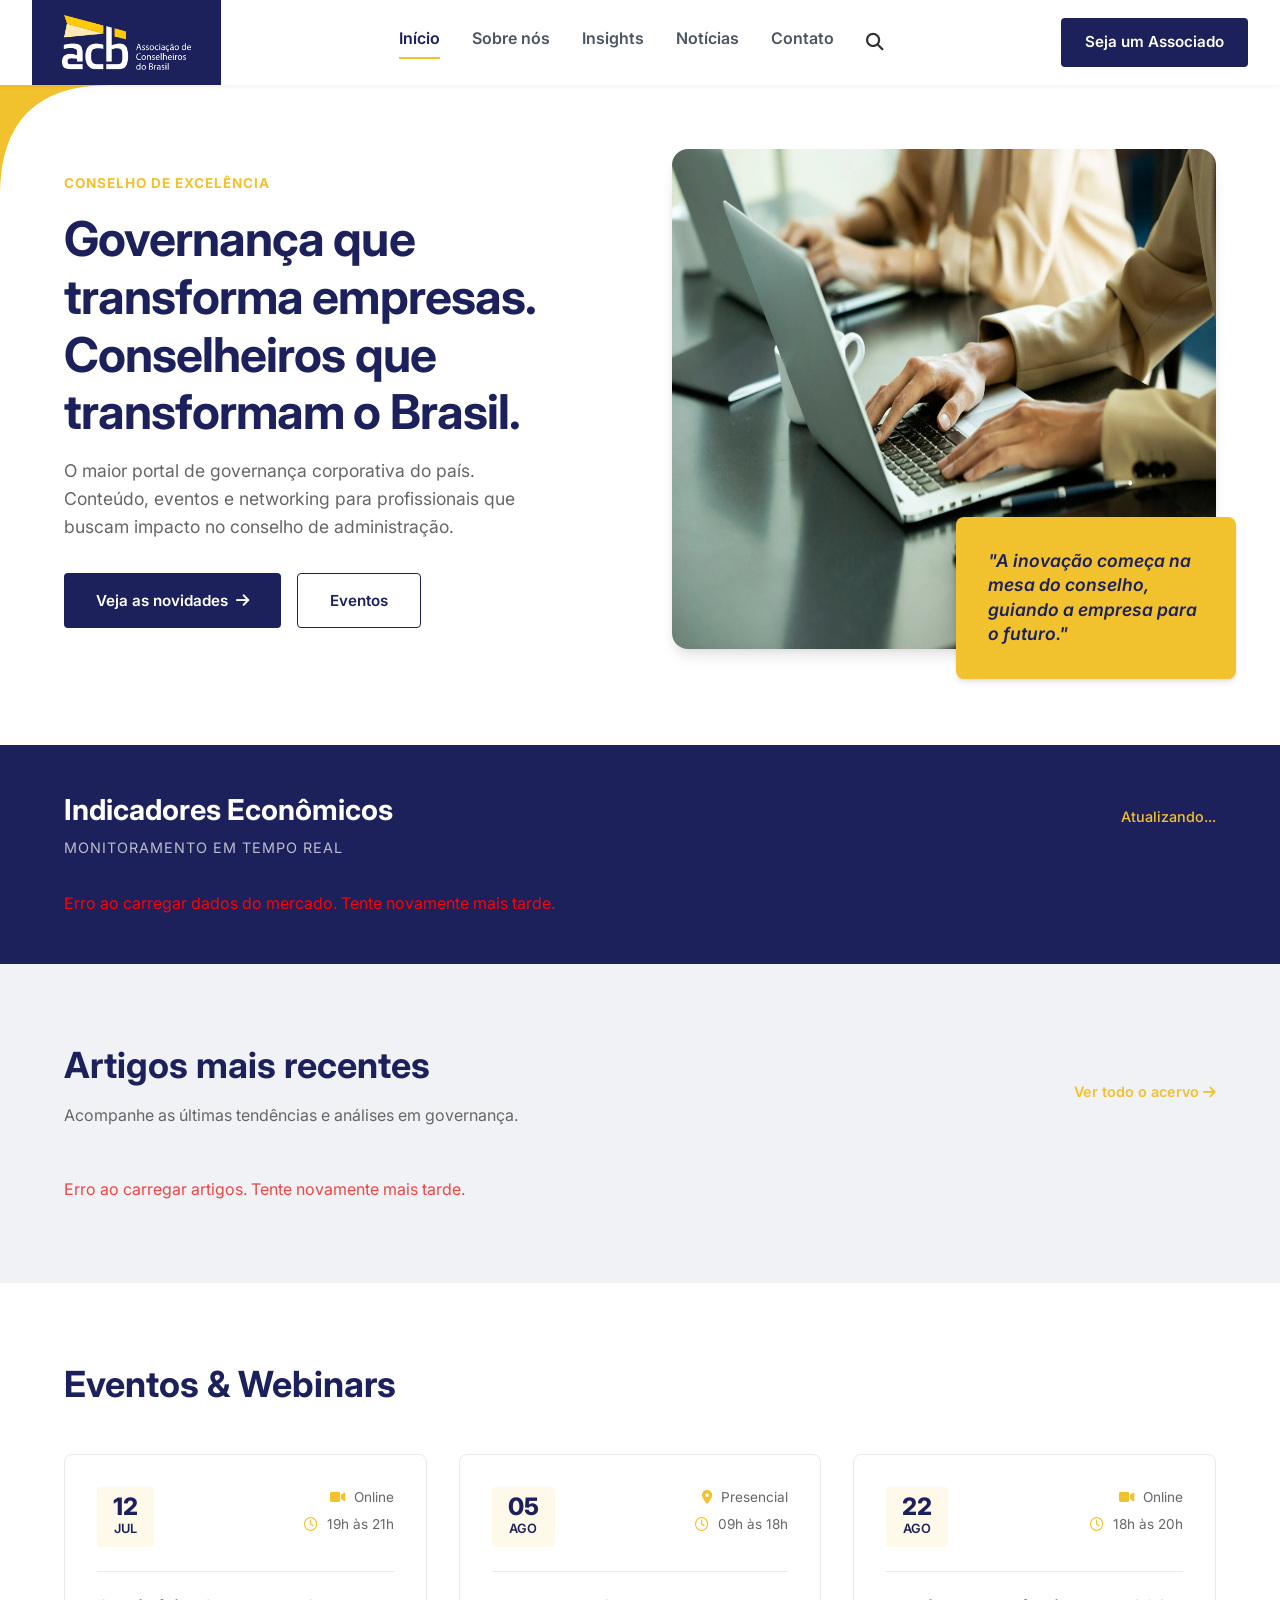
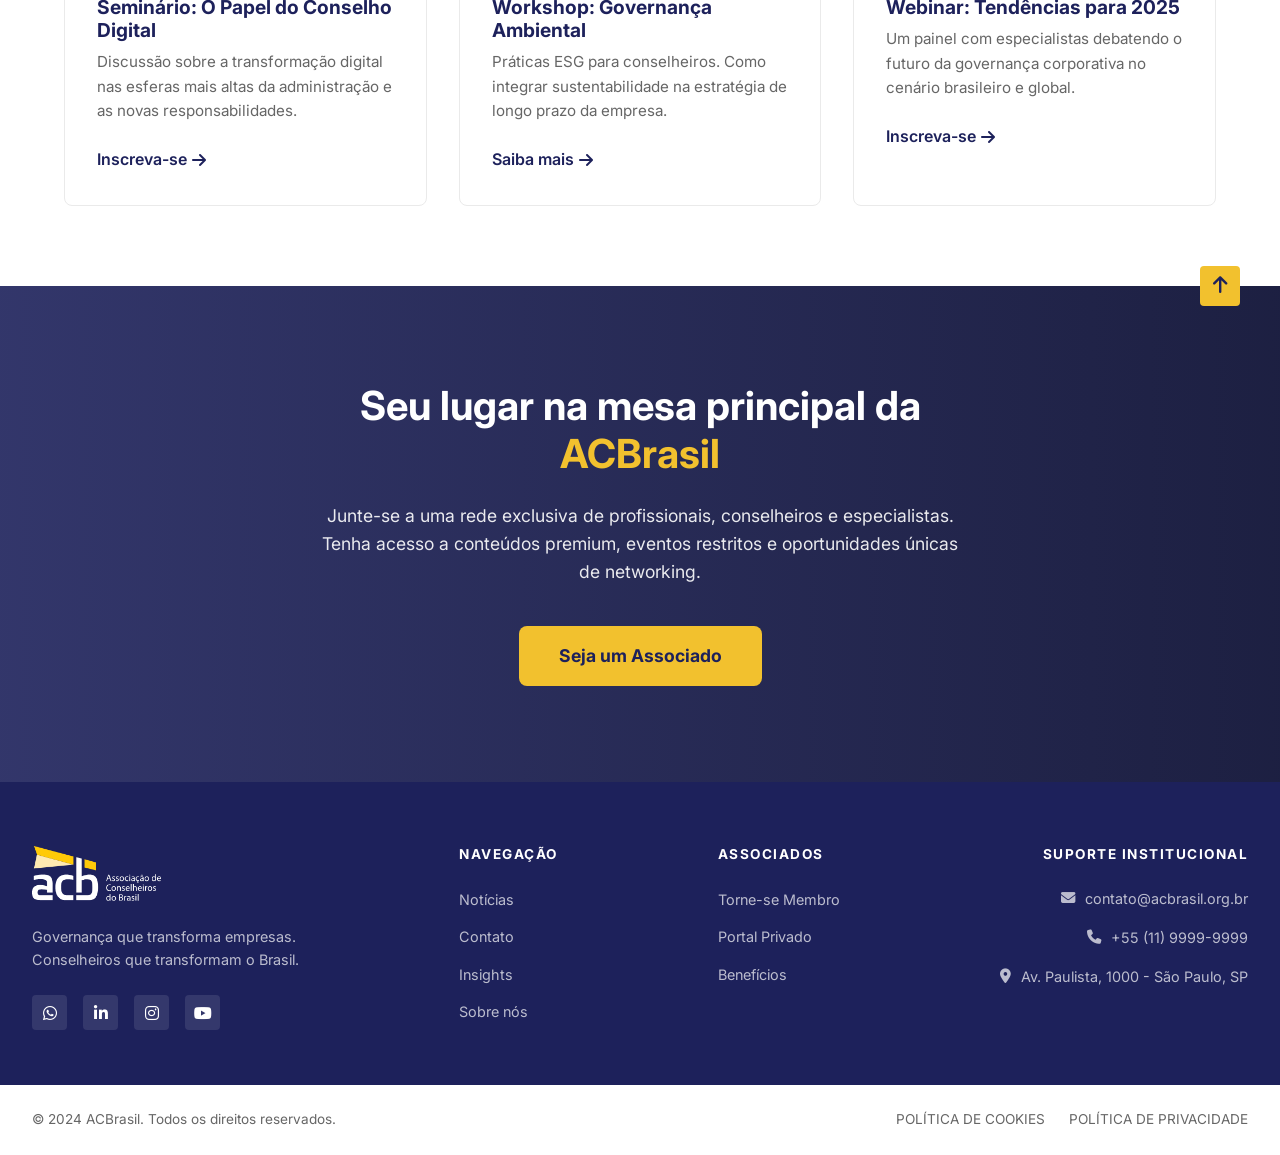
==== index.html @ c037d549 "adição da homepage e alterações na estrutura de outras páginas" ====
<!DOCTYPE html>
<html lang="pt-BR">

<head>
    <meta charset="UTF-8">
    <meta name="viewport" content="width=device-width, initial-scale=1.0">
    <title>ACBrasil - Governança que transforma empresas</title>
    <!-- fontes do google: inter -->
    <link rel="preconnect" href="https://fonts.googleapis.com">
    <link rel="preconnect" href="https://fonts.gstatic.com" crossorigin>
    <link href="https://fonts.googleapis.com/css2?family=Inter:wght@400;500;600;700;800&display=swap" rel="stylesheet">
    <!-- ícones do font awesome -->
    <link rel="stylesheet" href="https://cdnjs.cloudflare.com/ajax/libs/font-awesome/6.4.0/css/all.min.css">
    <link rel="stylesheet" href="CSS/style.css">
</head>

<body>

    <!-- Header -->
    <header class="header">
        <div class="container header-content">
            <div class="logo">
                <!-- COLOQUE A IMAGEM DO LOGO AQUI -->
                <img src="images/logo.png" alt="ACBrasil Logo Header" class="logo-img">
            </div>
            <nav class="nav-links">
                <a href="index.html" class="active">Início</a>
                <a href="HTML/sobre.html">Sobre nós</a>
                <a href="HTML/insights.html">Insights</a>
                <a href="HTML/newsletter.html">Notícias</a>
                <a href="HTML/contato.html">Contato</a>
                <button class="search-btn"><i class="fas fa-search"></i></button>
            </nav>
            <a href="HTML/associe-se.html" class="btn btn-primary">Seja um Associado</a>
        </div>
    </header>

    <!-- Seção Principal (Hero) -->
    <section class="hero">
        <div class="container hero-container">
            <div class="hero-content">
                <span class="hero-tag">Conselho de Excelência</span>
                <h1>Governança que transforma empresas. Conselheiros que transformam o Brasil.</h1>
                <p>O maior portal de governança corporativa do país. Conteúdo, eventos e networking para profissionais
                    que buscam impacto no conselho de administração.</p>
                <div class="hero-buttons">
                    <a href="#" class="btn btn-secondary">Veja as novidades <i class="fas fa-arrow-right"></i></a>
                    <a href="#" class="btn btn-outline">Eventos</a>
                </div>
            </div>
            <div class="hero-image-wrapper">
                <!-- COLOQUE A IMAGEM PRINCIPAL AQUI (Ex: alguém segurando um tablet) -->
                <div class="hero-image-placeholder">
                    <img src="images/hero.png" alt="Governança Corporativa" class="placeholder-img"
                        data-placeholder="Imagem Hero (Tablet/Redes)">
                </div>
                <div class="hero-quote">
                    <p>"A inovação começa na mesa do conselho, guiando a empresa para o futuro."</p>
                </div>
            </div>
        </div>
        <!-- elementos de fundo decorativos -->
        <div class="hero-bg-yellow"></div>
        <div class="hero-bg-map"></div>
    </section>

    <!-- Indicadores Econômicos -->
    <section class="indicators-section">
        <div class="container">
            <div class="indicators-header">
                <h2>Indicadores Econômicos</h2>
                <span class="update-rate" id="update-rate-text">Atualizando...</span>
            </div>
            <p class="indicators-subtitle">Monitoramento em tempo real</p>

            <div class="indicators-grid" id="indicators-container">
                <!-- o javascript vai injetar os indicadores reais aqui -->
                <div class="indicator-card loading-skeleton"></div>
                <div class="indicator-card loading-skeleton"></div>
                <div class="indicator-card loading-skeleton"></div>
                <div class="indicator-card loading-skeleton"></div>
                <div class="indicator-card loading-skeleton"></div>
            </div>
        </div>
    </section>

    <!-- Seção de Artigos -->
    <section class="articles-section">
        <div class="container">
            <div class="section-header">
                <h2>Artigos mais recentes</h2>
                <a href="HTML/newsletter.html" class="view-all">Ver todo o acervo <i class="fas fa-arrow-right"></i></a>
            </div>
            <p class="section-subtitle">Acompanhe as últimas tendências e análises em governança.</p>

            <div class="articles-grid" id="articles-container">
                <!-- Artigo destaque - skeleton -->
                <article class="article-card featured loading-skeleton">
                    <div class="article-image"></div>
                    <div class="article-content">
                        <div class="skeleton-line" style="width:60%;height:14px;margin-bottom:12px;"></div>
                        <div class="skeleton-line" style="width:90%;height:22px;margin-bottom:12px;"></div>
                        <div class="skeleton-line" style="width:100%;height:14px;margin-bottom:8px;"></div>
                        <div class="skeleton-line" style="width:80%;height:14px;"></div>
                    </div>
                </article>
                <!-- Artigos laterais - skeleton -->
                <div class="articles-list">
                    <article class="article-card small loading-skeleton">
                        <div class="article-image"></div>
                        <div class="article-content">
                            <div class="skeleton-line" style="width:50%;height:12px;margin-bottom:8px;"></div>
                            <div class="skeleton-line" style="width:90%;height:18px;margin-bottom:8px;"></div>
                            <div class="skeleton-line" style="width:100%;height:12px;"></div>
                        </div>
                    </article>
                    <article class="article-card small loading-skeleton">
                        <div class="article-image"></div>
                        <div class="article-content">
                            <div class="skeleton-line" style="width:50%;height:12px;margin-bottom:8px;"></div>
                            <div class="skeleton-line" style="width:90%;height:18px;margin-bottom:8px;"></div>
                            <div class="skeleton-line" style="width:100%;height:12px;"></div>
                        </div>
                    </article>
                </div>
            </div>
        </div>
    </section>

    <!-- parte mostrando os eventos -->
    <section class="events-section bg-light">
        <div class="container">
            <h2>Eventos & Webinars</h2>

            <div class="events-grid">
                <!-- primeiro evento -->
                <div class="event-card">
                    <div class="event-header">
                        <div class="event-date">
                            <span class="day">12</span>
                            <span class="month">Jul</span>
                        </div>
                        <div class="event-meta">
                            <span class="type"><i class="fas fa-video"></i> Online</span>
                            <span class="time"><i class="far fa-clock"></i> 19h às 21h</span>
                        </div>
                    </div>
                    <h3>Seminário: O Papel do Conselho Digital</h3>
                    <p>Discussão sobre a transformação digital nas esferas mais altas da administração e as novas
                        responsabilidades.</p>
                    <a href="#" class="event-link">Inscreva-se <i class="fas fa-arrow-right"></i></a>
                </div>

                <!-- segundo evento -->
                <div class="event-card">
                    <div class="event-header">
                        <div class="event-date">
                            <span class="day">05</span>
                            <span class="month">Ago</span>
                        </div>
                        <div class="event-meta">
                            <span class="type"><i class="fas fa-map-marker-alt"></i> Presencial</span>
                            <span class="time"><i class="far fa-clock"></i> 09h às 18h</span>
                        </div>
                    </div>
                    <h3>Workshop: Governança Ambiental</h3>
                    <p>Práticas ESG para conselheiros. Como integrar sustentabilidade na estratégia de longo prazo da
                        empresa.</p>
                    <a href="#" class="event-link">Saiba mais <i class="fas fa-arrow-right"></i></a>
                </div>

                <!-- terceiro evento -->
                <div class="event-card">
                    <div class="event-header">
                        <div class="event-date">
                            <span class="day">22</span>
                            <span class="month">Ago</span>
                        </div>
                        <div class="event-meta">
                            <span class="type"><i class="fas fa-video"></i> Online</span>
                            <span class="time"><i class="far fa-clock"></i> 18h às 20h</span>
                        </div>
                    </div>
                    <h3>Webinar: Tendências para 2025</h3>
                    <p>Um painel com especialistas debatendo o futuro da governança corporativa no cenário brasileiro e
                        global.</p>
                    <a href="#" class="event-link">Inscreva-se <i class="fas fa-arrow-right"></i></a>
                </div>
            </div>
        </div>
    </section>

    <!-- seção final chamando pra participar -->
    <section class="cta-section">
        <a href="#" class="back-to-top" id="backToTop"><i class="fas fa-arrow-up"></i></a>
        <!-- aqui vai a imagem de fundo (tipo uma sala de reunião escura) -->
        <!-- a imagem mesmo é trocada lá no style.css, procura por .cta-section -->
        <div class="cta-overlay"></div>
        <div class="container cta-content">
            <h2>Seu lugar na mesa principal da <span class="highlight">ACBrasil</span></h2>
            <p>Junte-se a uma rede exclusiva de profissionais, conselheiros e especialistas. Tenha acesso a conteúdos
                premium, eventos restritos e oportunidades únicas de networking.</p>
            <a href="HTML/associe-se.html" class="btn btn-yellow">Seja um Associado</a>
        </div>
    </section>

    <!-- rodapé da página -->
    <footer class="footer">
        <div class="container footer-grid">
            <div class="footer-brand">
                <div class="logo">
                    <!-- logo que vai no rodapé -->
                    <img src="images/logo.png" alt="ACBrasil Logo footer" class="logo-img">
                </div>
                <p>Governança que transforma empresas.<br>Conselheiros que transformam o Brasil.</p>
                <div class="social-links">
                    <a href="#"><i class="fab fa-whatsapp"></i></a>
                    <a href="#"><i class="fab fa-linkedin-in"></i></a>
                    <a href="#"><i class="fab fa-instagram"></i></a>
                    <a href="#"><i class="fab fa-youtube"></i></a>
                </div>
            </div>

            <div class="footer-links-group">
                <div class="footer-links">
                    <h4>Navegação</h4>
                    <ul>
                        <li><a href="HTML/newsletter.html">Notícias</a></li>
                        <li><a href="HTML/contato.html">Contato</a></li>
                        <li><a href="HTML/insights.html">Insights</a></li>
                        <li><a href="HTML/sobre.html">Sobre nós</a></li>
                    </ul>
                </div>
                
                <div class="footer-links">
                    <h4>Associados</h4>
                    <ul>
                        <li><a href="HTML/associe-se.html">Torne-se Membro</a></li>
                        <li><a href="HTML/login.html">Portal Privado</a></li>
                        <li><a href="HTML/associe-se.html">Benefícios</a></li>
                    </ul>
                </div>
            </div>

            <div class="footer-contact">
                <h4>Suporte Institucional</h4>
                <p><i class="fas fa-envelope"></i> contato@acbrasil.org.br</p>
                <p><i class="fas fa-phone"></i> +55 (11) 9999-9999</p>
                <p><i class="fas fa-map-marker-alt"></i> Av. Paulista, 1000 - São Paulo, SP</p>
            </div>
        </div>
        <div class="footer-bottom">
            <div class="container">
                <p>&copy; 2024 ACBrasil. Todos os direitos reservados.</p>
                <div class="footer-legal">
                    <a href="#">POLÍTICA DE COOKIES</a>
                    <a href="#">POLÍTICA DE PRIVACIDADE</a>
                </div>
            </div>
        </div>
    </footer>

    <script src="JS/script.js"></script>
</body>

</html>
---- CSS/style.css ----
/* ==========================================================================
   Base & Variables
   ========================================================================== */
:root {
    --primary-color: #1d215b;
    --primary-light: #2c3182;
    --primary-dark: #111438;
    --secondary-color: #f2c12e;
    --secondary-hover: #d9aa25;
    
    --text-main: #333333;
    --text-muted: #666666;
    --text-light: #ffffff;
    
    --bg-main: #f8f9fa;
    --bg-white: #ffffff;
    --bg-light-blue: #f0f2f5;
    
    --success-color: #10b981;
    --danger-color: #ef4444;
    
    --font-main: 'Inter', sans-serif;
    
    --border-radius-sm: 4px;
    --border-radius-md: 8px;
    --border-radius-lg: 16px;
    
    --shadow-sm: 0 2px 4px rgba(0,0,0,0.05);
    --shadow-md: 0 4px 6px -1px rgba(0,0,0,0.1), 0 2px 4px -1px rgba(0,0,0,0.06);
    --shadow-lg: 0 10px 15px -3px rgba(0,0,0,0.1), 0 4px 6px -2px rgba(0,0,0,0.05);
    
    --transition-speed: 0.3s;
}

* {
    margin: 0;
    padding: 0;
    box-sizing: border-box;
}

body {
    font-family: var(--font-main);
    color: var(--text-main);
    background-color: var(--bg-main);
    line-height: 1.6;
    overflow-x: hidden;
}

a {
    text-decoration: none;
    color: inherit;
    transition: color var(--transition-speed);
}

ul {
    list-style: none;
}

.container {
    width: 100%;
    max-width: 1200px;
    margin: 0 auto;
    padding: 0 24px;
}

img {
    max-width: 100%;
    height: auto;
    display: block;
}

/* Placeholder Images Styling */
.placeholder-img {
    background-color: #e2e8f0;
    display: flex;
    align-items: center;
    justify-content: center;
    color: #64748b;
    font-weight: 500;
    text-align: center;
    position: relative;
    overflow: hidden;
    width: 100%;
    min-height: 100px; /* Base min-height */
}

.placeholder-img::after {
    content: attr(data-placeholder);
    position: absolute;
    padding: 10px;
}

/* ==========================================================================
   Typography
   ========================================================================== */
h1, h2, h3, h4 {
    color: var(--primary-color);
    line-height: 1.2;
    font-weight: 700;
}

h1 {
    font-size: 3rem;
    margin-bottom: 1rem;
    letter-spacing: -0.02em;
}

h2 {
    font-size: 2.25rem;
    margin-bottom: 1rem;
}

h3 {
    font-size: 1.25rem;
    margin-bottom: 0.5rem;
}

/* ==========================================================================
   Buttons
   ========================================================================== */
.btn {
    display: inline-flex;
    align-items: center;
    justify-content: center;
    padding: 0.75rem 1.5rem;
    border-radius: var(--border-radius-sm);
    font-weight: 600;
    cursor: pointer;
    transition: all var(--transition-speed);
    border: none;
    gap: 0.5rem;
    font-size: 0.95rem;
}

.btn-primary {
    background-color: var(--primary-color);
    color: var(--text-light);
}

.btn-primary:hover {
    background-color: var(--primary-light);
    transform: translateY(-2px);
    box-shadow: var(--shadow-md);
}

.btn-secondary {
    background-color: var(--primary-color);
    color: var(--text-light);
    border-radius: var(--border-radius-sm);
    padding: 0.9rem 2rem;
}

.btn-secondary:hover {
    background-color: var(--primary-light);
    transform: translateY(-2px);
    box-shadow: var(--shadow-md);
}

.btn-outline {
    background-color: var(--bg-white);
    color: var(--primary-color);
    border: 1px solid var(--primary-color);
    border-radius: var(--border-radius-sm);
    padding: 0.9rem 2rem;
}

.btn-outline:hover {
    background-color: var(--primary-color);
    color: var(--text-light);
}

.btn-yellow {
    background-color: var(--secondary-color);
    color: var(--primary-color);
    padding: 1rem 2.5rem;
    font-size: 1.1rem;
    border-radius: var(--border-radius-md);
    font-weight: 700;
}

.btn-yellow:hover {
    background-color: var(--secondary-hover);
    transform: translateY(-2px);
    box-shadow: 0 4px 15px rgba(242, 193, 46, 0.4);
}

/* ==========================================================================
   Header
   ========================================================================== */
.header {
    background-color: var(--bg-white);
    position: sticky;
    top: 0;
    z-index: 1000;
    box-shadow: var(--shadow-sm);
    height: 85px;
}

.header .container {
    max-width: 100%;
    padding: 0 2rem;
    height: 100%;
}

.header-content {
    display: flex;
    justify-content: space-between;
    align-items: center;
    height: 100%;
}

.logo {
    display: flex;
    align-items: center;
    gap: 10px;
}

.header .logo {
    background-color: var(--primary-color);
    padding: 0 30px;
    height: 100%;
    border-radius: 0;
}

.logo-img {
    height: 55px;
    width: auto;
    object-fit: contain;
}

.logo-img.placeholder-img {
    width: 40px;
    height: 40px;
    border-radius: 4px;
    min-height: auto;
    font-size: 0.6rem;
}

.logo-text {
    font-size: 1.5rem;
    font-weight: 800;
    color: var(--primary-color);
    text-transform: uppercase;
}

.logo-text span {
    color: var(--secondary-color);
}

.nav-links {
    display: flex;
    gap: 2rem;
    align-items: center;
}

.nav-links a {
    font-weight: 600;
    font-size: 1rem;
    color: #4b5563; /* Slate/gray color */
    padding-bottom: 5px;
    border-bottom: 2px solid transparent;
}

.nav-links a:hover {
    color: var(--primary-color);
}

.nav-links a.active {
    color: var(--primary-color);
    border-bottom-color: var(--secondary-color);
}

.search-btn {
    background: none;
    border: none;
    cursor: pointer;
    color: var(--text-main);
    font-size: 1.1rem;
    transition: color var(--transition-speed);
}

.search-btn:hover {
    color: var(--primary-color);
}

/* ==========================================================================
   Hero Section
   ========================================================================== */
.hero {
    background-color: var(--bg-white);
    padding: 4rem 0 6rem;
    position: relative;
    overflow: hidden;
}

.hero-container {
    display: grid;
    grid-template-columns: 1fr 1fr;
    gap: 4rem;
    align-items: center;
    position: relative;
    z-index: 1;
}

.hero-tag {
    display: inline-block;
    color: var(--secondary-color);
    font-weight: 700;
    font-size: 0.85rem;
    letter-spacing: 1px;
    margin-bottom: 1rem;
    text-transform: uppercase;
}

.hero-content p {
    font-size: 1.1rem;
    color: var(--text-muted);
    margin-bottom: 2rem;
    max-width: 90%;
}

.hero-buttons {
    display: flex;
    gap: 1rem;
}

.hero-image-wrapper {
    position: relative;
}

.hero-image-placeholder {
    width: 100%;
    height: 500px;
    border-radius: var(--border-radius-lg);
    overflow: hidden;
    box-shadow: var(--shadow-lg);
}

.hero-image-placeholder .placeholder-img {
    height: 100%;
}

.hero-quote {
    position: absolute;
    bottom: -30px;
    right: -20px;
    background-color: var(--secondary-color);
    padding: 2rem;
    border-radius: var(--border-radius-md);
    max-width: 280px;
    box-shadow: var(--shadow-md);
}

.hero-quote p {
    font-weight: 600;
    color: var(--primary-color);
    font-size: 1.1rem;
    font-style: italic;
    line-height: 1.4;
    margin: 0;
}

.hero-bg-yellow {
    position: absolute;
    top: -110px;        /* empurra 3/4 para fora pelo topo */
    left: -110px;       /* empurra 3/4 para fora pela esquerda */
    width: 500px;       /* tamanho total grande */
    height: 500px;
    background-color: var(--secondary-color);
    clip-path: path('M 110 0 Q 110 110 220 110 Q 110 110 110 220 Q 110 110 0 110 Q 110 110 110 0');
    z-index: 0;
    pointer-events: none;
}

.hero-bg-map {
    position: absolute;
    top: 0;
    left: 0;
    width: 100%;
    height: 100%;
    background-image: url('https://upload.wikimedia.org/wikipedia/commons/8/80/World_map_-_low_resolution.svg');
    background-size: 90%;
    background-position: center;
    background-repeat: no-repeat;
    opacity: 0.05;
    z-index: 0;
    pointer-events: none;
}


/* ==========================================================================
   Indicators Section
   ========================================================================== */
.indicators-section {
    background-color: var(--primary-color);
    padding: 3rem 0;
    color: var(--text-light);
}

.indicators-header {
    display: flex;
    justify-content: space-between;
    align-items: flex-end;
    margin-bottom: 0.5rem;
}

.indicators-header h2 {
    color: var(--text-light);
    margin: 0;
    font-size: 1.8rem;
}

.indicators-subtitle {
    color: rgba(255, 255, 255, 0.7);
    font-size: 0.9rem;
    margin-bottom: 2rem;
    text-transform: uppercase;
    letter-spacing: 1px;
}

.update-rate {
    color: var(--secondary-color);
    font-size: 0.9rem;
    font-weight: 500;
    display: flex;
    align-items: center;
    gap: 8px;
}

.view-all {
    color: var(--secondary-color);
    font-weight: 600;
    font-size: 0.9rem;
}

.indicators-section .view-all:hover {
    color: var(--text-light);
}

.articles-section .view-all:hover {
    color: var(--primary-color);
}

.indicators-grid {
    display: grid;
    grid-template-columns: repeat(auto-fit, minmax(180px, 1fr));
    gap: 1.5rem;
}

.indicator-card {
    background-color: var(--bg-white);
    border-radius: var(--border-radius-md);
    padding: 1.5rem;
    color: var(--text-main);
    box-shadow: var(--shadow-sm);
    transition: transform var(--transition-speed);
}

.indicator-card:hover {
    transform: translateY(-5px);
}

.indicator-name {
    font-size: 0.85rem;
    color: var(--text-muted);
    font-weight: 600;
    margin-bottom: 0.5rem;
    text-transform: uppercase;
}

.indicator-value {
    font-size: 1.5rem;
    font-weight: 800;
    color: var(--primary-color);
    margin-bottom: 0.25rem;
}

.indicator-variation {
    font-size: 0.9rem;
    font-weight: 600;
    display: flex;
    align-items: center;
    gap: 5px;
}

.variation-positive {
    color: var(--success-color);
}

.variation-negative {
    color: var(--danger-color);
}

/* Loading Skeleton */
.loading-skeleton {
    height: 110px;
    background: linear-gradient(90deg, #f0f0f0 25%, #e0e0e0 50%, #f0f0f0 75%);
    background-size: 200% 100%;
    animation: loading 1.5s infinite;
}

@keyframes loading {
    0% { background-position: 200% 0; }
    100% { background-position: -200% 0; }
}

.skeleton-line {
    background: linear-gradient(90deg, #e2e8f0 25%, #d1d5db 50%, #e2e8f0 75%);
    background-size: 200% 100%;
    animation: loading 1.5s infinite;
    border-radius: 4px;
}

.article-card a.article-image {
    display: block;
    width: 100%;
    overflow: hidden;
}

.article-card .article-content a {
    color: inherit;
    text-decoration: none;
}

.article-card .article-content a:hover h3 {
    color: var(--secondary-color);
}

.author-avatar {
    width: 40px;
    height: 40px;
    border-radius: 50%;
    object-fit: cover;
}


/* ==========================================================================
   Articles Section
   ========================================================================== */
.articles-section {
    padding: 5rem 0;
    background-color: var(--bg-light-blue);
}

.section-header {
    display: flex;
    justify-content: space-between;
    align-items: flex-end;
}

.section-subtitle {
    color: var(--text-muted);
    margin-bottom: 3rem;
}

.articles-grid {
    display: grid;
    grid-template-columns: 1.5fr 1fr;
    gap: 2rem;
}

.article-card {
    background-color: var(--bg-white);
    border-radius: var(--border-radius-md);
    overflow: hidden;
    box-shadow: var(--shadow-sm);
    transition: transform var(--transition-speed), box-shadow var(--transition-speed);
    display: flex;
    flex-direction: column;
}

.article-card:hover {
    transform: translateY(-5px);
    box-shadow: var(--shadow-md);
}

.article-image {
    width: 100%;
    overflow: hidden;
}

.article-image .placeholder-img {
    height: 100%;
    min-height: 200px;
}

.article-image img {
    width: 100%;
    height: 100%;
    object-fit: cover;
    transition: transform 0.5s ease;
}

.article-card:hover .article-image img {
    transform: scale(1.05);
}

.article-content {
    padding: 2rem;
    display: flex;
    flex-direction: column;
    flex-grow: 1;
}

.category {
    background-color: rgba(242, 193, 46, 0.2);
    color: #b58d13;
    padding: 0.25rem 0.75rem;
    border-radius: 4px;
    font-size: 0.8rem;
    font-weight: 700;
    display: inline-block;
    align-self: flex-start;
    margin-bottom: 1rem;
    text-transform: uppercase;
}

.date {
    color: var(--text-muted);
    font-size: 0.85rem;
    margin-bottom: 0.5rem;
    display: block;
}

.featured .article-content h3 {
    font-size: 1.8rem;
}

.article-content p {
    color: var(--text-muted);
    margin-bottom: 1.5rem;
    flex-grow: 1;
}

.author {
    display: flex;
    align-items: center;
    gap: 10px;
    margin-top: auto;
}

.author-avatar.placeholder-img {
    width: 40px;
    height: 40px;
    border-radius: 50%;
    min-height: auto;
    font-size: 0.5rem;
}

.author span {
    font-weight: 600;
    font-size: 0.9rem;
}

.articles-list {
    display: flex;
    flex-direction: column;
    gap: 2rem;
}

.article-card.small {
    flex-direction: row;
    height: 100%;
}

.article-card.small .article-image {
    width: 40%;
    flex-shrink: 0;
}

.article-card.small .article-content {
    padding: 1.5rem;
}

.article-card.small h3 {
    font-size: 1.1rem;
}

/* ==========================================================================
   Events Section
   ========================================================================== */
.events-section {
    padding: 5rem 0;
    background-color: var(--bg-white);
}

.events-section h2 {
    margin-bottom: 3rem;
}

.events-grid {
    display: grid;
    grid-template-columns: repeat(auto-fit, minmax(300px, 1fr));
    gap: 2rem;
}

.event-card {
    background-color: var(--bg-white);
    border: 1px solid #eaeaea;
    border-radius: var(--border-radius-md);
    padding: 2rem;
    transition: var(--transition-speed);
}

.event-card:hover {
    border-color: var(--primary-color);
    box-shadow: var(--shadow-md);
}

.event-header {
    display: flex;
    justify-content: space-between;
    align-items: flex-start;
    margin-bottom: 1.5rem;
    padding-bottom: 1.5rem;
    border-bottom: 1px solid #eaeaea;
}

.event-date {
    background-color: rgba(242, 193, 46, 0.1);
    color: var(--primary-color);
    padding: 0.5rem 1rem;
    border-radius: var(--border-radius-sm);
    text-align: center;
    display: flex;
    flex-direction: column;
}

.event-date .day {
    font-size: 1.5rem;
    font-weight: 800;
    line-height: 1;
}

.event-date .month {
    font-size: 0.8rem;
    font-weight: 600;
    text-transform: uppercase;
}

.event-meta {
    display: flex;
    flex-direction: column;
    align-items: flex-end;
    gap: 5px;
    font-size: 0.85rem;
    color: var(--text-muted);
}

.event-meta i {
    color: var(--secondary-color);
    margin-right: 5px;
}

.event-card h3 {
    font-size: 1.2rem;
}

.event-card p {
    color: var(--text-muted);
    font-size: 0.95rem;
    margin-bottom: 1.5rem;
}

.event-link {
    color: var(--primary-color);
    font-weight: 600;
    display: flex;
    align-items: center;
    gap: 5px;
}

.event-link:hover {
    color: var(--secondary-color);
}

/* ==========================================================================
   CTA Section
   ========================================================================== */
.cta-section {
    position: relative;
    padding: 6rem 0;
    text-align: center;
    color: var(--text-light);
    /* COLOQUE A URL DA IMAGEM DE FUNDO DO CTA AQUI */
    background-image: url('images/cta-bg.jpg');
    background-size: cover;
    background-position: center;
    background-attachment: fixed;
}

.cta-overlay {
    position: absolute;
    top: 0;
    left: 0;
    width: 100%;
    height: 100%;
    background: linear-gradient(to right, rgba(29,33,91,0.9), rgba(17,20,56,0.95));
    pointer-events: none;
}

.cta-content {
    position: relative;
    z-index: 1;
    max-width: 700px;
    margin: 0 auto;
}

.cta-content h2 {
    color: var(--text-light);
    font-size: 2.5rem;
    margin-bottom: 1.5rem;
}

.cta-content .highlight {
    color: var(--secondary-color);
}

.cta-content p {
    font-size: 1.1rem;
    margin-bottom: 2.5rem;
    opacity: 0.9;
}

/* ==========================================================================
   Footer
   ========================================================================== */
.footer {
    background-color: var(--primary-color);
    color: var(--text-light);
    padding-top: 4rem;
    position: relative;
}

.footer .container {
    max-width: 100%;
    padding: 0 2rem;
}

.back-to-top {
    position: absolute;
    top: -20px;
    right: 40px;
    width: 40px;
    height: 40px;
    background-color: var(--secondary-color);
    color: var(--primary-color);
    display: flex;
    align-items: center;
    justify-content: center;
    border-radius: 4px;
    font-size: 1.2rem;
    transition: transform var(--transition-speed);
    z-index: 10;
}

.back-to-top:hover {
    transform: translateY(-5px);
}

.footer-grid {
    display: flex;
    justify-content: space-between;
    flex-wrap: wrap;
    gap: 2rem;
    margin-bottom: 3rem;
}

.footer-brand {
    max-width: 300px;
}

.footer-brand p {
    color: rgba(255,255,255,0.7);
    margin: 1.5rem 0;
    font-size: 0.9rem;
}

.social-links {
    display: flex;
    gap: 1rem;
}

.social-links a {
    width: 35px;
    height: 35px;
    background-color: rgba(255,255,255,0.1);
    display: flex;
    align-items: center;
    justify-content: center;
    border-radius: 4px;
    transition: background-color var(--transition-speed);
}

.social-links a:hover {
    background-color: var(--secondary-color);
    color: var(--primary-color);
}

.footer-links-group {
    display: flex;
    gap: 2rem;
    flex: 1;
    justify-content: space-evenly;
}

.footer-links h4, .footer-contact h4 {
    color: var(--text-light);
    margin-bottom: 1.5rem;
    font-size: 0.85rem;
    text-transform: uppercase;
    letter-spacing: 1.5px;
}

.footer-links ul li {
    margin-bottom: 0.75rem;
}

.footer-links ul a {
    color: rgba(255,255,255,0.7);
    font-size: 0.9rem;
    display: inline-block;
    transition: transform var(--transition-speed), color var(--transition-speed);
}

.footer-links ul a:hover {
    color: var(--secondary-color);
    transform: translateX(5px);
}

.footer-contact {
    text-align: right;
}

.footer-contact p {
    color: rgba(255,255,255,0.7);
    font-size: 0.9rem;
    margin-bottom: 1rem;
    display: flex;
    align-items: center;
    justify-content: flex-end;
    gap: 10px;
}

.footer-bottom {
    background-color: var(--bg-white);
    padding: 1.5rem 0;
    font-size: 0.85rem;
    color: var(--text-muted);
}

.footer-bottom .container {
    display: flex;
    justify-content: space-between;
    align-items: center;
}

.footer-legal {
    display: flex;
    gap: 1.5rem;
}

.footer-legal a:hover {
    color: var(--primary-color);
}

/* ==========================================================================
   Responsive Design
   ========================================================================== */
@media (max-width: 1024px) {
    .hero-container {
        grid-template-columns: 1fr;
        text-align: center;
    }
    
    .hero-content p {
        margin: 0 auto 2rem;
    }
    
    .hero-buttons {
        justify-content: center;
    }
    
    .hero-quote {
        right: auto;
        left: 50%;
        transform: translateX(-50%);
        bottom: -20px;
        width: 90%;
    }

    .articles-grid {
        grid-template-columns: 1fr;
    }

    .article-card.small {
        flex-direction: column;
    }

    .article-card.small .article-image {
        width: 100%;
        height: 200px;
    }
    .footer-grid {
        flex-direction: column;
    }
}

@media (max-width: 768px) {
    h1 {
        font-size: 2.2rem;
    }
    
    .nav-links, .header .btn-primary {
        display: none; /* Add mobile menu logic here if needed */
    }

    .indicators-header {
        flex-direction: column;
        align-items: flex-start;
        gap: 10px;
    }
    .footer-links-group {
        flex-direction: column;
        gap: 2rem;
        align-items: flex-start;
    }
    
    .footer-contact {
        text-align: left;
    }
    .footer-contact p {
        justify-content: flex-start;
    }
    .footer-bottom .container {
        flex-direction: column;
        gap: 1rem;
        text-align: center;
    }
}
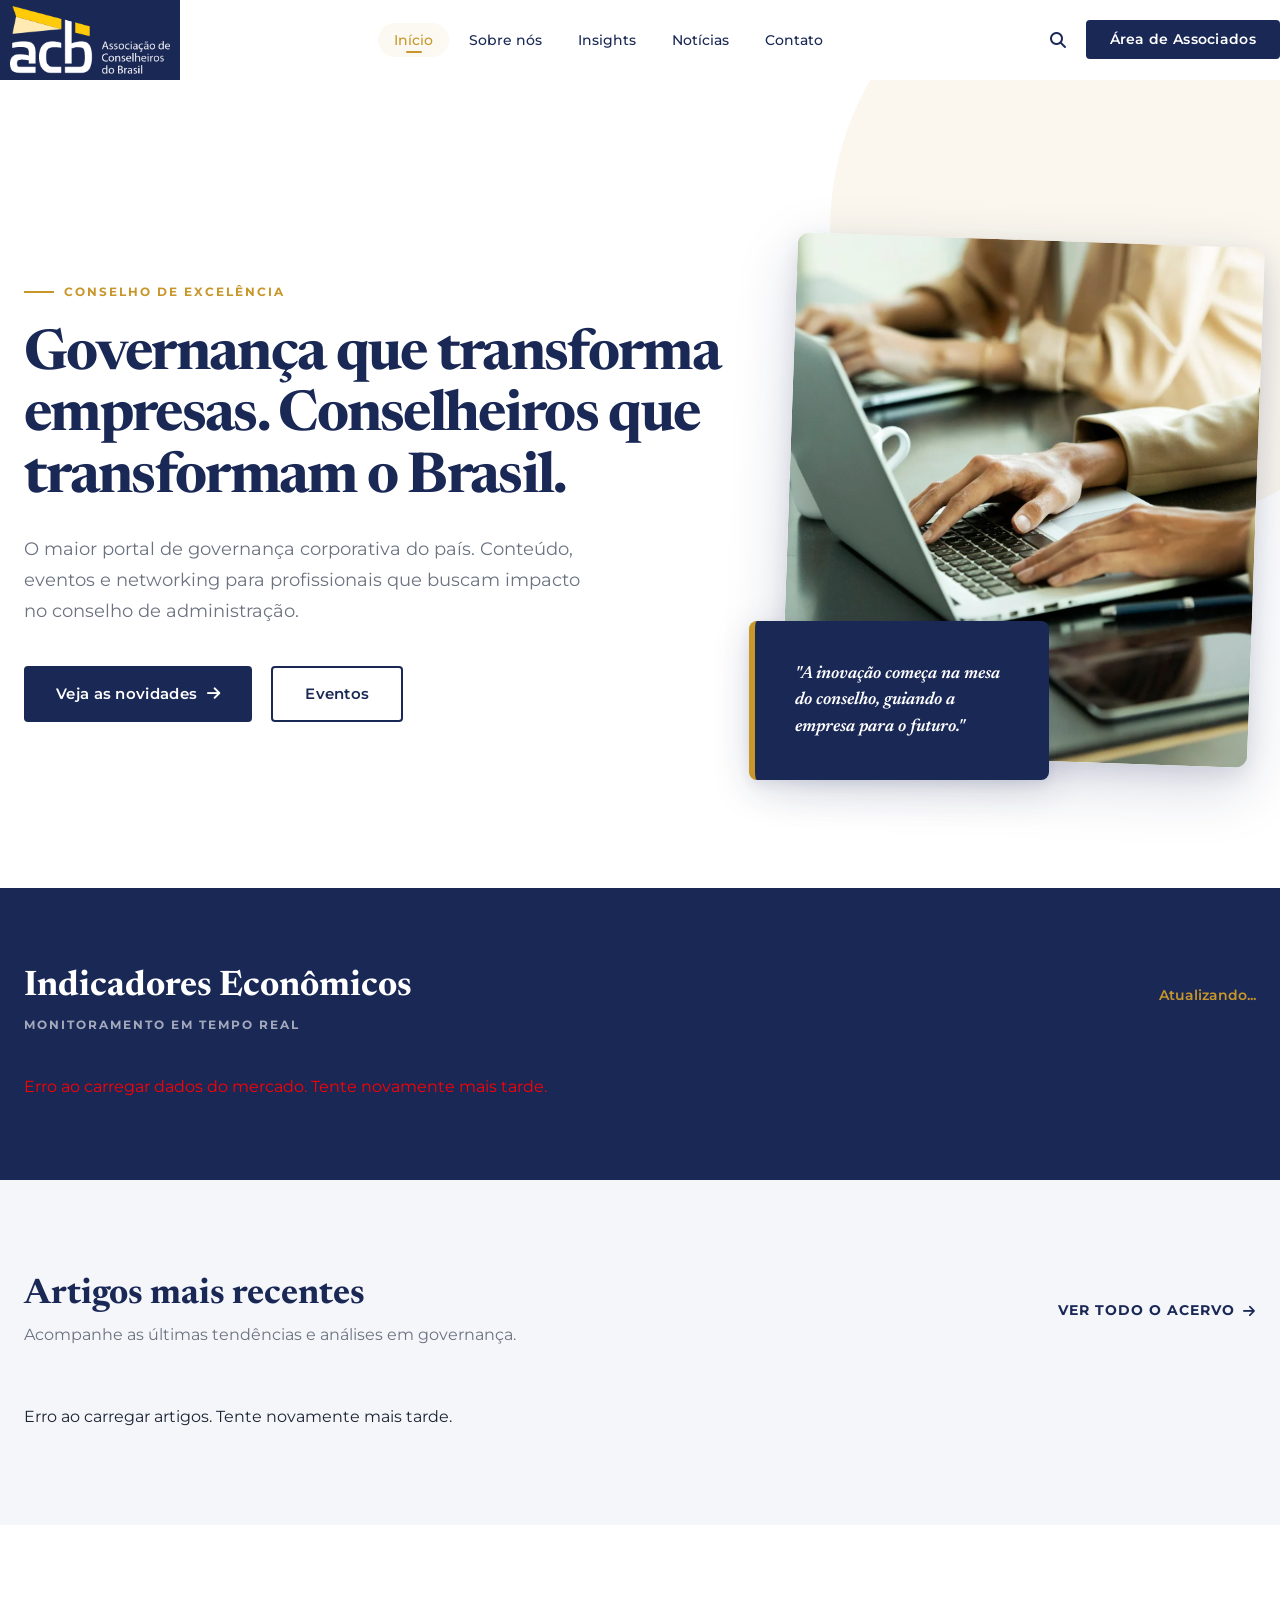
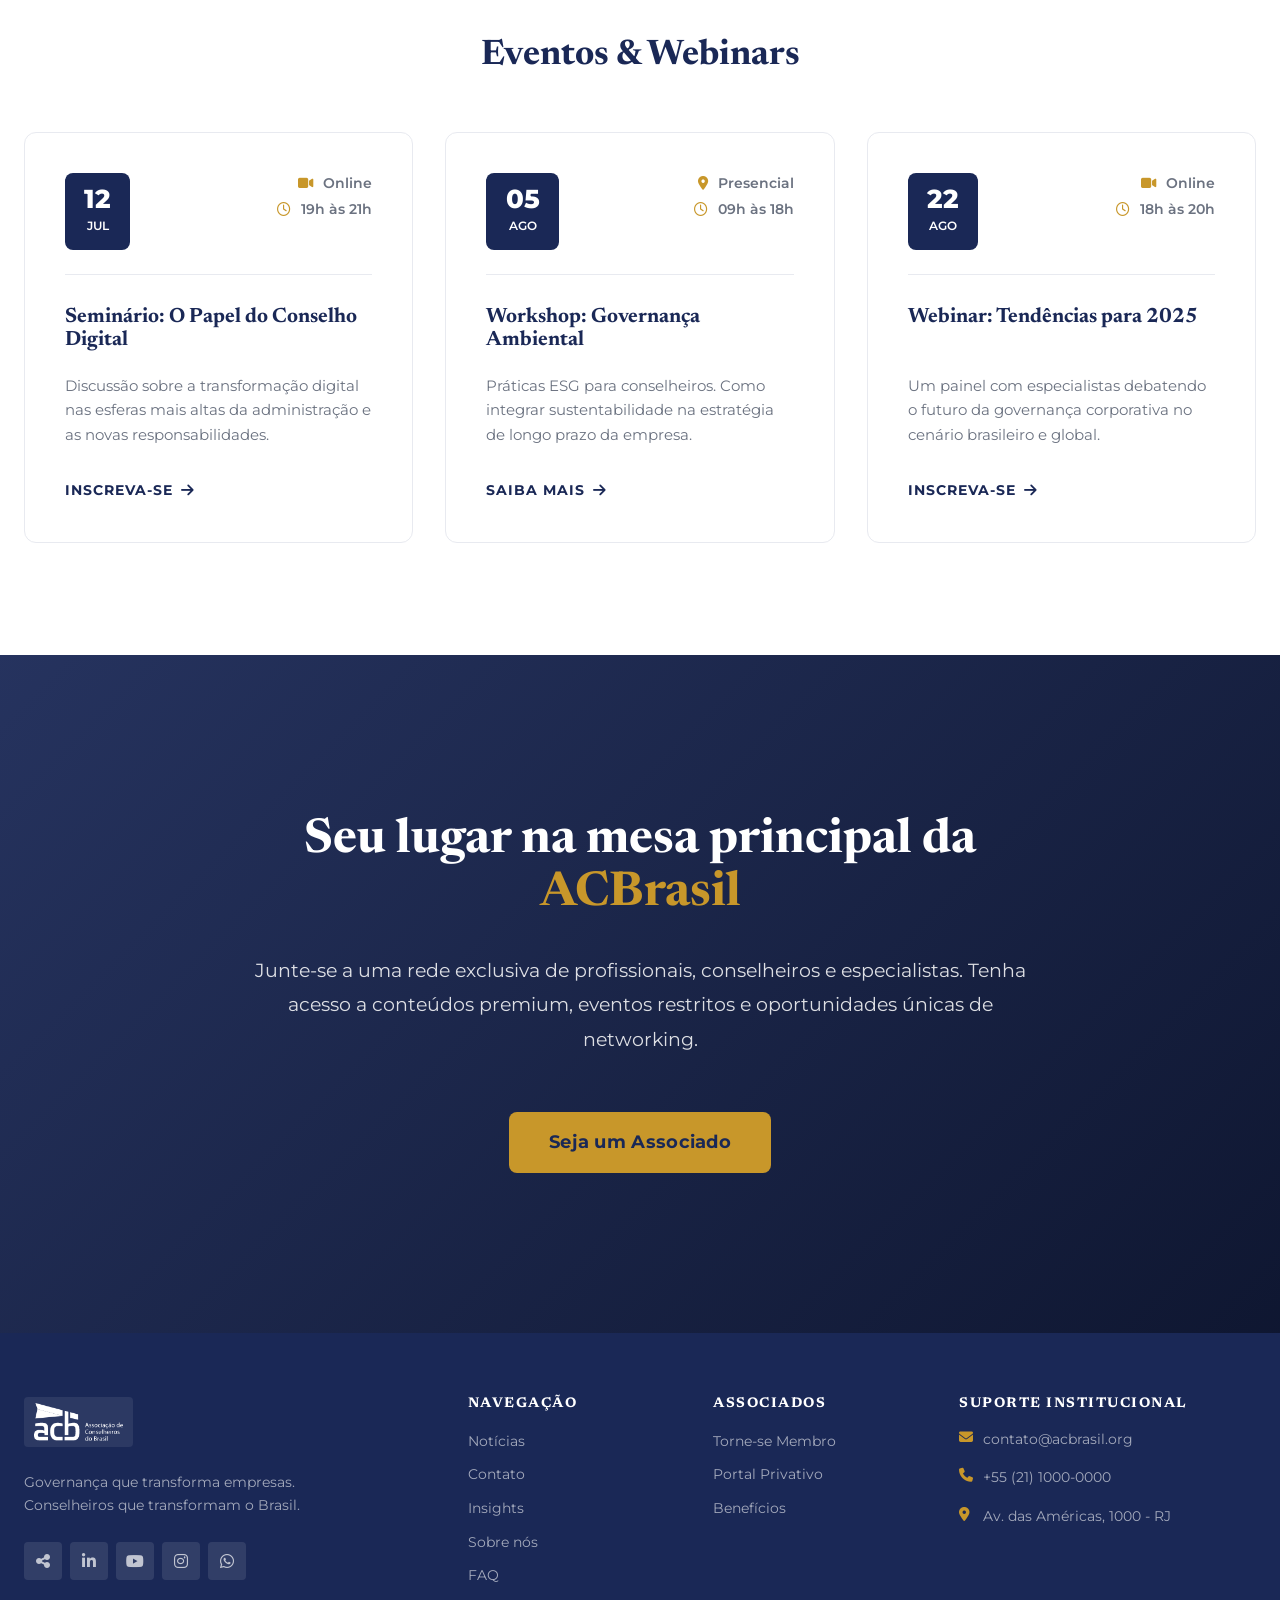
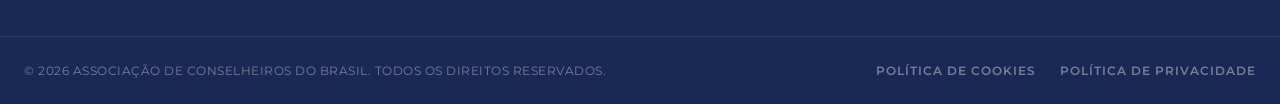
==== commit e7701b58: "padronização das páginas (estou cansado e não terminei o do newsletter)" ====
--- a/index.html
+++ b/index.html
@@ -5,38 +5,93 @@
     <meta charset="UTF-8">
     <meta name="viewport" content="width=device-width, initial-scale=1.0">
     <title>ACBrasil - Governança que transforma empresas</title>
-    <!-- fontes do google: inter -->
+    
+    <!-- fontes do google: inter e montserrat/newsreader (padronização) -->
     <link rel="preconnect" href="https://fonts.googleapis.com">
     <link rel="preconnect" href="https://fonts.gstatic.com" crossorigin>
-    <link href="https://fonts.googleapis.com/css2?family=Inter:wght@400;500;600;700;800&display=swap" rel="stylesheet">
+    <link href="https://fonts.googleapis.com/css2?family=Inter:wght@400;500;600;700;800&family=Newsreader:ital,wght@0,400;0,600;0,700;1,400;1,600&family=Montserrat:wght@300;400;500;600;700&display=swap" rel="stylesheet">
+    
     <!-- ícones do font awesome -->
-    <link rel="stylesheet" href="https://cdnjs.cloudflare.com/ajax/libs/font-awesome/6.4.0/css/all.min.css">
+    <link rel="stylesheet" href="https://cdnjs.cloudflare.com/ajax/libs/font-awesome/6.5.1/css/all.min.css">
+    
+    <!-- CSS padrão e específico -->
+    <link rel="stylesheet" href="CSS/global.css">
     <link rel="stylesheet" href="CSS/style.css">
 </head>
 
 <body>
 
-    <!-- Header -->
-    <header class="header">
-        <div class="container header-content">
-            <div class="logo">
-                <!-- COLOQUE A IMAGEM DO LOGO AQUI -->
-                <img src="images/logo.png" alt="ACBrasil Logo Header" class="logo-img">
-            </div>
-            <nav class="nav-links">
-                <a href="index.html" class="active">Início</a>
-                <a href="HTML/sobre.html">Sobre nós</a>
-                <a href="HTML/insights.html">Insights</a>
-                <a href="HTML/newsletter.html">Notícias</a>
-                <a href="HTML/contato.html">Contato</a>
-                <button class="search-btn"><i class="fas fa-search"></i></button>
-            </nav>
-            <a href="HTML/associe-se.html" class="btn btn-primary">Seja um Associado</a>
+    <!-- ===== BARRA DE PROGRESSO DE SCROLL ===== -->
+    <div class="barra-progresso-scroll" id="barraProgressoScroll"></div>
+
+    <!-- ===== BARRA DE BUSCA GLOBAL ===== -->
+    <div class="busca-overlay" id="buscaOverlay" role="dialog" aria-label="Busca no site" aria-hidden="true">
+        <div class="busca-container">
+            <div class="busca-cabecalho">
+                <span class="busca-titulo">O que você procura?</span>
+                <button class="busca-fechar" id="buscaFechar" aria-label="Fechar busca">
+                    <i class="fa-solid fa-xmark"></i>
+                </button>
+            </div>
+            <div class="busca-campo-wrapper">
+                <i class="fa-solid fa-magnifying-glass busca-icone"></i>
+                <input type="text" id="buscaInput" class="busca-campo" placeholder="Buscar páginas, conteúdos, associados..."
+                    autocomplete="off" />
+            </div>
+            <div class="busca-resultados" id="buscaResultados">
+                <p class="busca-dica">Digite para buscar páginas e conteúdos do site.</p>
+            </div>
+        </div>
+    </div>
+
+    <!-- ===== NAVBAR ===== -->
+    <header class="cabecalho" id="cabecalho">
+        <nav class="navegacao" role="navigation" aria-label="Menu principal">
+
+            <!-- Logo -->
+            <a href="index.html" class="logo" aria-label="ACB - Página inicial">
+                <img src="images/logo.png" alt="ACB - Associação de Conselheiros do Brasil" class="logo-imagem">
+            </a>
+
+            <!-- Links de navegação (desktop) -->
+            <ul class="menu-lista" role="list">
+                <li class="menu-item"><a href="index.html" class="menu-link menu-link--ativo">Início</a></li>
+                <li class="menu-item"><a href="HTML/sobre.html" class="menu-link">Sobre nós</a></li>
+                <li class="menu-item"><a href="HTML/insights.html" class="menu-link">Insights</a></li>
+                <li class="menu-item"><a href="HTML/newsletter.html" class="menu-link">Notícias</a></li>
+                <li class="menu-item"><a href="HTML/contato.html" class="menu-link">Contato</a></li>
+            </ul>
+
+            <!-- Ações da navbar -->
+            <div class="navbar-acoes">
+                <button class="btn-busca" id="btnBusca" aria-label="Abrir busca">
+                    <i class="fa-solid fa-magnifying-glass"></i>
+                </button>
+                <a href="HTML/associe-se.html" class="btn-area-associados">Área de Associados</a>
+                <button class="btn-menu-mobile" id="btnMenuMobile" aria-label="Abrir menu" aria-expanded="false">
+                    <span class="hamburguer-linha"></span>
+                    <span class="hamburguer-linha"></span>
+                    <span class="hamburguer-linha"></span>
+                </button>
+            </div>
+
+        </nav>
+
+        <!-- Menu Mobile -->
+        <div class="menu-mobile" id="menuMobile" aria-hidden="true">
+            <ul class="menu-mobile-lista" role="list">
+                <li><a href="index.html" class="menu-mobile-link">Início</a></li>
+                <li><a href="HTML/sobre.html" class="menu-mobile-link">Sobre nós</a></li>
+                <li><a href="HTML/insights.html" class="menu-mobile-link">Insights</a></li>
+                <li><a href="HTML/newsletter.html" class="menu-mobile-link">Notícias</a></li>
+                <li><a href="HTML/contato.html" class="menu-mobile-link">Contato</a></li>
+                <li><a href="HTML/associe-se.html" class="menu-mobile-link menu-mobile-link--destaque">Área de Associados</a></li>
+            </ul>
         </div>
     </header>
 
     <!-- Seção Principal (Hero) -->
-    <section class="hero">
+    <section class="hero-home">
         <div class="container hero-container">
             <div class="hero-content">
                 <span class="hero-tag">Conselho de Excelência</span>
@@ -44,15 +99,13 @@
                 <p>O maior portal de governança corporativa do país. Conteúdo, eventos e networking para profissionais
                     que buscam impacto no conselho de administração.</p>
                 <div class="hero-buttons">
-                    <a href="#" class="btn btn-secondary">Veja as novidades <i class="fas fa-arrow-right"></i></a>
+                    <a href="HTML/newsletter.html" class="btn btn-secondary">Veja as novidades <i class="fas fa-arrow-right"></i></a>
                     <a href="#" class="btn btn-outline">Eventos</a>
                 </div>
             </div>
             <div class="hero-image-wrapper">
-                <!-- COLOQUE A IMAGEM PRINCIPAL AQUI (Ex: alguém segurando um tablet) -->
                 <div class="hero-image-placeholder">
-                    <img src="images/hero.png" alt="Governança Corporativa" class="placeholder-img"
-                        data-placeholder="Imagem Hero (Tablet/Redes)">
+                    <img src="images/hero.png" alt="Governança Corporativa" class="placeholder-img">
                 </div>
                 <div class="hero-quote">
                     <p>"A inovação começa na mesa do conselho, guiando a empresa para o futuro."</p>
@@ -89,7 +142,8 @@
         <div class="container">
             <div class="section-header">
                 <h2>Artigos mais recentes</h2>
-                <a href="HTML/newsletter.html" class="view-all">Ver todo o acervo <i class="fas fa-arrow-right"></i></a>
+                <a href="https://acbrasil.org.br/cms/c/noticias/" class="view-all" target="_blank">Ver todo o acervo <i
+                        class="fas fa-arrow-right"></i></a>
             </div>
             <p class="section-subtitle">Acompanhe as últimas tendências e análises em governança.</p>
 
@@ -192,9 +246,6 @@
 
     <!-- seção final chamando pra participar -->
     <section class="cta-section">
-        <a href="#" class="back-to-top" id="backToTop"><i class="fas fa-arrow-up"></i></a>
-        <!-- aqui vai a imagem de fundo (tipo uma sala de reunião escura) -->
-        <!-- a imagem mesmo é trocada lá no style.css, procura por .cta-section -->
         <div class="cta-overlay"></div>
         <div class="container cta-content">
             <h2>Seu lugar na mesa principal da <span class="highlight">ACBrasil</span></h2>
@@ -205,61 +256,111 @@
     </section>
 
     <!-- rodapé da página -->
-    <footer class="footer">
-        <div class="container footer-grid">
-            <div class="footer-brand">
-                <div class="logo">
-                    <!-- logo que vai no rodapé -->
-                    <img src="images/logo.png" alt="ACBrasil Logo footer" class="logo-img">
-                </div>
-                <p>Governança que transforma empresas.<br>Conselheiros que transformam o Brasil.</p>
-                <div class="social-links">
-                    <a href="#"><i class="fab fa-whatsapp"></i></a>
-                    <a href="#"><i class="fab fa-linkedin-in"></i></a>
-                    <a href="#"><i class="fab fa-instagram"></i></a>
-                    <a href="#"><i class="fab fa-youtube"></i></a>
-                </div>
-            </div>
-
-            <div class="footer-links-group">
-                <div class="footer-links">
-                    <h4>Navegação</h4>
-                    <ul>
-                        <li><a href="HTML/newsletter.html">Notícias</a></li>
-                        <li><a href="HTML/contato.html">Contato</a></li>
-                        <li><a href="HTML/insights.html">Insights</a></li>
-                        <li><a href="HTML/sobre.html">Sobre nós</a></li>
-                    </ul>
-                </div>
-                
-                <div class="footer-links">
-                    <h4>Associados</h4>
-                    <ul>
-                        <li><a href="HTML/associe-se.html">Torne-se Membro</a></li>
-                        <li><a href="HTML/login.html">Portal Privado</a></li>
-                        <li><a href="HTML/associe-se.html">Benefícios</a></li>
-                    </ul>
-                </div>
-            </div>
-
-            <div class="footer-contact">
-                <h4>Suporte Institucional</h4>
-                <p><i class="fas fa-envelope"></i> contato@acbrasil.org.br</p>
-                <p><i class="fas fa-phone"></i> +55 (11) 9999-9999</p>
-                <p><i class="fas fa-map-marker-alt"></i> Av. Paulista, 1000 - São Paulo, SP</p>
-            </div>
-        </div>
-        <div class="footer-bottom">
-            <div class="container">
-                <p>&copy; 2024 ACBrasil. Todos os direitos reservados.</p>
-                <div class="footer-legal">
-                    <a href="#">POLÍTICA DE COOKIES</a>
-                    <a href="#">POLÍTICA DE PRIVACIDADE</a>
-                </div>
-            </div>
-        </div>
+    <footer class="rodape">
+
+        <div class="rodape-principal">
+
+            <!-- Coluna de identidade -->
+            <div class="rodape-identidade">
+                <a href="index.html" class="logo logo--rodape" aria-label="ACB - Página inicial">
+                    <img src="images/logo-acb-fundo-transparente.png" alt="ACB - Associação de Conselheiros do Brasil"
+                        class="logo-imagem logo-imagem--rodape" />
+                </a>
+                <p class="rodape-descricao">
+                    Governança que transforma empresas.<br>Conselheiros que transformam o Brasil.
+                </p>
+                <div class="rodape-redes-sociais">
+                    <a href="#" class="rede-social-link" aria-label="Compartilhar">
+                        <i class="fa-solid fa-share-nodes"></i>
+                    </a>
+                    <a href="https://www.linkedin.com/company/associacao-de-conselheiros-do-brasil/" class="rede-social-link"
+                        aria-label="LinkedIn" target="_blank" rel="noopener noreferrer">
+                        <i class="fa-brands fa-linkedin-in"></i>
+                    </a>
+                    <a href="https://www.youtube.com/@acbrasil" class="rede-social-link" aria-label="YouTube" target="_blank"
+                        rel="noopener noreferrer">
+                        <i class="fa-brands fa-youtube"></i>
+                    </a>
+                    <a href="https://www.instagram.com/acbrasil.oficial/" class="rede-social-link" aria-label="Instagram"
+                        target="_blank" rel="noopener noreferrer">
+                        <i class="fa-brands fa-instagram"></i>
+                    </a>
+                    <a href="#" class="rede-social-link" aria-label="WhatsApp">
+                        <i class="fa-brands fa-whatsapp"></i>
+                    </a>
+                </div>
+            </div>
+
+            <!-- Coluna de navegação -->
+            <div class="rodape-coluna">
+                <h2 class="rodape-titulo-coluna">Navegação</h2>
+                <ul class="rodape-lista">
+                    <li><a href="HTML/newsletter.html" class="rodape-link">Notícias</a></li>
+                    <li><a href="HTML/contato.html" class="rodape-link">Contato</a></li>
+                    <li><a href="HTML/insights.html" class="rodape-link">Insights</a></li>
+                    <li><a href="HTML/sobre.html" class="rodape-link">Sobre nós</a></li>
+                    <li><a href="HTML/faq.html" class="rodape-link">FAQ</a></li>
+                </ul>
+            </div>
+
+            <!-- Coluna de associados -->
+            <div class="rodape-coluna">
+                <h2 class="rodape-titulo-coluna">Associados</h2>
+                <ul class="rodape-lista">
+                    <li><a href="HTML/associe-se.html" class="rodape-link">Torne-se Membro</a></li>
+                    <li><a href="#" class="rodape-link">Portal Privativo</a></li>
+                    <li><a href="#" class="rodape-link">Benefícios</a></li>
+                </ul>
+            </div>
+
+            <!-- Coluna de suporte -->
+            <div class="rodape-coluna">
+                <h2 class="rodape-titulo-coluna">Suporte Institucional</h2>
+                <ul class="rodape-lista rodape-lista--contato">
+                    <li>
+                        <i class="fa-solid fa-envelope"></i>
+                        <a href="mailto:contato@acbrasil.org" class="rodape-link">contato@acbrasil.org</a>
+                    </li>
+                    <li>
+                        <i class="fa-solid fa-phone"></i>
+                        <a href="tel:+5521100000000" class="rodape-link">+55 (21) 1000-0000</a>
+                    </li>
+                    <li>
+                        <i class="fa-solid fa-location-dot"></i>
+                        <span class="rodape-texto">Av. das Américas, 1000 - RJ</span>
+                    </li>
+                </ul>
+            </div>
+
+        </div>
+
+        <!-- Rodapé inferior -->
+        <div class="rodape-inferior">
+            <p class="rodape-direitos">© 2026 Associação de Conselheiros do Brasil. Todos os direitos reservados.</p>
+            <div class="rodape-politicas">
+                <a href="#" class="rodape-politica-link">Política de Cookies</a>
+                <a href="#" class="rodape-politica-link">Política de Privacidade</a>
+            </div>
+        </div>
+
     </footer>
 
+    <!-- ===== TOAST DE NOTIFICAÇÃO ===== -->
+    <div class="toast" id="toast" role="alert" aria-live="assertive" aria-hidden="true">
+        <i class="toast-icone fa-solid fa-circle-check"></i>
+        <span class="toast-mensagem"></span>
+    </div>
+
+    <!-- VLibras -->
+    <div vw class="enabled">
+        <div vw-access-button class="active"></div>
+        <div vw-plugin-wrapper>
+            <div class="vw-plugin-top-wrapper"></div>
+        </div>
+    </div>
+
+    <script src="https://vlibras.gov.br/app/vlibras-plugin.js"></script>
+    <script src="JS/global.js"></script>
     <script src="JS/script.js"></script>
 </body>
 
--- a/CSS/global.css
+++ b/CSS/global.css
@@ -0,0 +1,943 @@
+/* ==========================================================================
+   global.css — Estilos base reutilizáveis em todas as páginas
+   OBS: Deve ser carregada primeiro!
+   Inclui: tokens, reset, tipografia, scrollbar, animações utilitárias,
+           navbar, busca overlay, rodapé, toast, barra de progresso,
+           acessibilidade e preferência de movimento reduzido.
+   ========================================================================== */
+
+/* --------------------------------------------------------------------------
+   1. VARIÁVEIS CSS (Design Tokens)
+   -------------------------------------------------------------------------- */
+:root {
+  /* Cores principais */
+  --cor-azul-escuro:    #1a2856;
+  --cor-azul-medio:     #1e3375;
+  --cor-dourado:        #c8972a;
+  --cor-dourado-claro:  #e6b23a;
+  --cor-dourado-hover:  #f0c84a;
+  --cor-branco:         #ffffff;
+  --cor-cinza-claro:    #f5f6fa;
+  --cor-cinza-medio:    #e8eaf0;
+  --cor-cinza-texto:    #6b7280;
+  --cor-texto-escuro:   #1a2333;
+  --cor-borda:          #dce0ec;
+  --cor-erro:           #dc2626;
+  --cor-sucesso:        #16a34a;
+
+  /* Tipografia */
+  --fonte-titulo:       'Newsreader', Georgia, serif;
+  --fonte-texto:        'Montserrat', sans-serif;
+
+  /* Tamanhos de fonte */
+  --texto-xs:    0.75rem;
+  --texto-sm:    0.875rem;
+  --texto-base:  1rem;
+  --texto-md:    1.125rem;
+  --texto-lg:    1.25rem;
+  --texto-xl:    1.5rem;
+  --texto-2xl:   2rem;
+  --texto-3xl:   2.5rem;
+  --texto-4xl:   3.25rem;
+
+  /* Espaçamentos */
+  --espaco-xs:   0.25rem;
+  --espaco-sm:   0.5rem;
+  --espaco-md:   1rem;
+  --espaco-lg:   1.5rem;
+  --espaco-xl:   2rem;
+  --espaco-2xl:  3rem;
+  --espaco-3xl:  4rem;
+  --espaco-4xl:  6rem;
+
+  /* Bordas */
+  --raio-sm:     4px;
+  --raio-md:     8px;
+  --raio-lg:     12px;
+  --raio-xl:     20px;
+  --raio-full:   9999px;
+
+  /* Sombras */
+  --sombra-sm:   0 1px 3px rgba(26,40,86,0.08), 0 1px 2px rgba(26,40,86,0.04);
+  --sombra-md:   0 4px 16px rgba(26,40,86,0.10), 0 2px 4px rgba(26,40,86,0.06);
+  --sombra-lg:   0 10px 40px rgba(26,40,86,0.14), 0 4px 12px rgba(26,40,86,0.08);
+  --sombra-xl:   0 20px 60px rgba(26,40,86,0.18), 0 8px 20px rgba(26,40,86,0.10);
+
+  /* Transições */
+  --transicao-rapida:  150ms ease;
+  --transicao-media:   300ms cubic-bezier(0.4, 0, 0.2, 1);
+  --transicao-lenta:   500ms cubic-bezier(0.4, 0, 0.2, 1);
+
+  /* Navbar */
+  --altura-navbar: 80px;
+}
+
+/* --------------------------------------------------------------------------
+   2. RESET & BASE
+   -------------------------------------------------------------------------- */
+*, *::before, *::after {
+  box-sizing: border-box;
+  margin: 0;
+  padding: 0;
+}
+
+
+
+html {
+  scroll-behavior: smooth;
+  font-size: 16px;
+}
+
+body {
+  font-family: var(--fonte-texto);
+  color: var(--cor-texto-escuro);
+  background-color: var(--cor-branco);
+  line-height: 1.6;
+  overflow-x: hidden;
+  -webkit-font-smoothing: antialiased;
+}
+
+img {
+  max-width: 100%;
+  display: block;
+}
+
+a {
+  text-decoration: none;
+  color: inherit;
+}
+
+ul {
+  list-style: none;
+}
+
+button {
+  cursor: pointer;
+  border: none;
+  background: none;
+  font-family: var(--fonte-texto);
+}
+
+input, select, textarea {
+  font-family: var(--fonte-texto);
+}
+
+/* --------------------------------------------------------------------------
+   3. SCROLLBAR PERSONALIZADA
+   -------------------------------------------------------------------------- */
+::-webkit-scrollbar {
+  width: 8px;
+}
+
+::-webkit-scrollbar-track {
+  background: var(--cor-cinza-claro);
+}
+
+::-webkit-scrollbar-thumb {
+  background: linear-gradient(180deg, var(--cor-azul-medio), var(--cor-azul-escuro));
+  border-radius: var(--raio-full);
+  border: 2px solid var(--cor-cinza-claro);
+}
+
+::-webkit-scrollbar-thumb:hover {
+  background: linear-gradient(180deg, var(--cor-dourado), var(--cor-dourado-claro));
+}
+
+/* Firefox */
+* {
+  scrollbar-width: thin;
+  scrollbar-color: var(--cor-azul-medio) var(--cor-cinza-claro);
+}
+
+/* --------------------------------------------------------------------------
+   4. ANIMAÇÕES UTILITÁRIAS GLOBAIS
+   -------------------------------------------------------------------------- */
+@keyframes deslizarCima {
+  from { opacity: 0; transform: translateY(40px); }
+  to   { opacity: 1; transform: translateY(0); }
+}
+
+@keyframes deslizarEsquerda {
+  from { opacity: 0; transform: translateX(-30px); }
+  to   { opacity: 1; transform: translateX(0); }
+}
+
+@keyframes deslizarDireita {
+  from { opacity: 0; transform: translateX(30px); }
+  to   { opacity: 1; transform: translateX(0); }
+}
+
+@keyframes aparecer {
+  from { opacity: 0; }
+  to   { opacity: 1; }
+}
+
+@keyframes pulsarDourado {
+  0%, 100% { box-shadow: 0 0 0 0 rgba(200, 151, 42, 0.4); }
+  50%       { box-shadow: 0 0 0 8px rgba(200, 151, 42, 0); }
+}
+
+@keyframes girarEntrada {
+  from { opacity: 0; transform: rotate(-5deg) scale(0.95); }
+  to   { opacity: 1; transform: rotate(0deg) scale(1); }
+}
+
+/* Animações exclusivas da navbar */
+@keyframes navbarDescer {
+  from { opacity: 0; transform: translateY(-100%); }
+  to   { opacity: 1; transform: translateY(0); }
+}
+
+@keyframes navItemAparecer {
+  from { opacity: 0; transform: translateY(-12px); }
+  to   { opacity: 1; transform: translateY(0); }
+}
+
+@keyframes logoPulsar {
+  0%   { opacity: 0; transform: scale(0.8) rotate(-4deg); }
+  60%  { opacity: 1; transform: scale(1.06) rotate(1deg); }
+  100% { opacity: 1; transform: scale(1) rotate(0deg); }
+}
+
+/* Barra de progresso de scroll */
+@keyframes barraEntrada {
+  from { opacity: 0; }
+  to   { opacity: 1; }
+}
+
+/* Classe utilitária: revela elementos ao entrar na viewport (controlada via JS) */
+.animacao-entrada {
+  opacity: 0;
+  transform: translateY(30px);
+  transition: opacity 0.7s ease, transform 0.7s ease;
+}
+
+.animacao-entrada[data-delay="1"] { transition-delay: 0.1s; }
+.animacao-entrada[data-delay="2"] { transition-delay: 0.2s; }
+.animacao-entrada[data-delay="3"] { transition-delay: 0.35s; }
+.animacao-entrada[data-delay="4"] { transition-delay: 0.5s; }
+
+.animacao-entrada.visivel {
+  opacity: 1;
+  transform: translateY(0);
+}
+
+/* --------------------------------------------------------------------------
+   5. BARRA DE PROGRESSO DE SCROLL
+   -------------------------------------------------------------------------- */
+.barra-progresso-scroll {
+  position: fixed;
+  top: 0;
+  left: 0;
+  height: 3px;
+  width: 0%;
+  background: linear-gradient(90deg, var(--cor-azul-medio), var(--cor-dourado), var(--cor-dourado-claro));
+  z-index: 1001;
+  transition: width 0.1s linear;
+  border-radius: 0 var(--raio-full) var(--raio-full) 0;
+  animation: barraEntrada 0.5s ease 0.8s both;
+  box-shadow: 0 0 8px rgba(200, 151, 42, 0.5);
+}
+
+/* --------------------------------------------------------------------------
+   6. NAVBAR / CABEÇALHO
+   -------------------------------------------------------------------------- */
+.cabecalho {
+  position: fixed;
+  top: 0;
+  left: 0;
+  right: 0;
+  z-index: 1000;
+  height: var(--altura-navbar);
+  background: rgba(255, 255, 255, 0.97);
+  backdrop-filter: blur(12px);
+  -webkit-backdrop-filter: blur(12px);
+  border-bottom: 1px solid transparent;
+  transition: border-color var(--transicao-media),
+              box-shadow var(--transicao-media),
+              background var(--transicao-media);
+  animation: navbarDescer 0.5s cubic-bezier(0.22, 1, 0.36, 1) both;
+}
+
+.cabecalho.rolando {
+  border-color: var(--cor-borda);
+  box-shadow: var(--sombra-md);
+  background: rgba(255, 255, 255, 0.99);
+}
+
+.navegacao {
+  display: flex;
+  align-items: center;
+  justify-content: space-between;
+  height: 100%;
+  max-width: 1280px;
+  margin: 0 auto;
+  
+  gap: var(--espaco-xl);
+}
+
+/* --- Logo --- */
+.logo-imagem {
+  height: 80px;
+  width: auto;
+  display: block;
+  background: var(--cor-azul-escuro);
+  padding: 6px 10px;
+
+}
+
+.logo-imagem--rodape {
+  height: 40px;
+  filter: brightness(0) invert(1); /* deixa branco no rodapé escuro */
+}
+
+
+/* --- Menu principal (desktop) --- */
+.menu-lista {
+  display: none;
+  align-items: center;
+  gap: var(--espaco-xs);
+}
+
+/* Stagger de entrada dos itens do menu ao carregar a página */
+.menu-item:nth-child(1) { animation: navItemAparecer 0.5s ease 0.45s both; }
+.menu-item:nth-child(2) { animation: navItemAparecer 0.5s ease 0.55s both; }
+.menu-item:nth-child(3) { animation: navItemAparecer 0.5s ease 0.65s both; }
+.menu-item:nth-child(4) { animation: navItemAparecer 0.5s ease 0.75s both; }
+.menu-item:nth-child(5) { animation: navItemAparecer 0.5s ease 0.85s both; }
+
+.menu-link {
+  font-size: var(--texto-sm);
+  font-weight: 500;
+  color: var(--cor-azul-escuro);
+  padding: var(--espaco-sm) var(--espaco-md);
+  border-radius: var(--raio-full);
+  position: relative;
+  transition: color var(--transicao-rapida), background var(--transicao-rapida);
+}
+
+.menu-link::after {
+  content: '';
+  position: absolute;
+  bottom: 4px;
+  left: 50%;
+  transform: translateX(-50%) scaleX(0);
+  width: 16px;
+  height: 2px;
+  background: var(--cor-dourado);
+  border-radius: var(--raio-full);
+  transition: transform var(--transicao-media);
+}
+
+.menu-link:hover {
+  color: var(--cor-dourado);
+  background: rgba(200, 151, 42, 0.06);
+}
+
+.menu-link:hover::after {
+  transform: translateX(-50%) scaleX(1);
+}
+
+.menu-link--ativo {
+  color: var(--cor-dourado) !important;
+  background: rgba(200, 151, 42, 0.06);
+}
+
+.menu-link--ativo::after {
+  transform: translateX(-50%) scaleX(1) !important;
+}
+
+/* --- Ações da navbar --- */
+.navbar-acoes {
+  display: flex;
+  align-items: center;
+  gap: var(--espaco-sm);
+  flex-shrink: 0;
+}
+
+.btn-busca {
+  width: 40px;
+  height: 40px;
+  border-radius: var(--raio-full);
+  display: flex;
+  align-items: center;
+  justify-content: center;
+  color: var(--cor-azul-escuro);
+  font-size: var(--texto-base);
+  transition: background var(--transicao-rapida),
+              color var(--transicao-rapida),
+              transform var(--transicao-media);
+  animation: navItemAparecer 0.5s ease 0.95s both;
+}
+
+.btn-busca:hover {
+  background: var(--cor-cinza-claro);
+  color: var(--cor-dourado);
+  transform: scale(1.1);
+}
+
+.btn-area-associados {
+  display: none;
+  padding: var(--espaco-sm) var(--espaco-lg);
+  background: var(--cor-azul-escuro);
+  color: var(--cor-branco);
+  font-size: var(--texto-sm);
+  font-weight: 600;
+  font-family: var(--fonte-texto);
+  border-radius: var(--raio-sm);
+  letter-spacing: 0.3px;
+  transition: background var(--transicao-media),
+              transform var(--transicao-rapida),
+              box-shadow var(--transicao-media);
+  animation: navItemAparecer 0.5s ease 1.05s both;
+}
+
+.btn-area-associados:hover {
+  background: var(--cor-dourado);
+  transform: translateY(-1px);
+  box-shadow: var(--sombra-md);
+}
+
+/* --- Botão hamburguer (mobile) --- */
+.btn-menu-mobile {
+  width: 40px;
+  height: 40px;
+  display: flex;
+  flex-direction: column;
+  align-items: center;
+  justify-content: center;
+  gap: 5px;
+  border-radius: var(--raio-sm);
+  transition: background var(--transicao-rapida);
+}
+
+.btn-menu-mobile:hover {
+  background: var(--cor-cinza-claro);
+}
+
+.hamburguer-linha {
+  display: block;
+  width: 22px;
+  height: 2px;
+  background: var(--cor-azul-escuro);
+  border-radius: var(--raio-full);
+  transition: transform var(--transicao-media),
+              opacity var(--transicao-rapida),
+              width var(--transicao-media);
+  transform-origin: center;
+}
+
+.btn-menu-mobile.ativo .hamburguer-linha:nth-child(1) {
+  transform: translateY(7px) rotate(45deg);
+}
+
+.btn-menu-mobile.ativo .hamburguer-linha:nth-child(2) {
+  opacity: 0;
+  transform: scaleX(0);
+}
+
+.btn-menu-mobile.ativo .hamburguer-linha:nth-child(3) {
+  transform: translateY(-7px) rotate(-45deg);
+}
+
+/* --- Menu mobile --- */
+.menu-mobile {
+  background: var(--cor-branco);
+  border-top: 1px solid var(--cor-borda);
+  max-height: 0;
+  overflow: hidden;
+  transition: max-height var(--transicao-lenta), opacity var(--transicao-media);
+  opacity: 0;
+}
+
+.menu-mobile.ativo {
+  max-height: 400px;
+  opacity: 1;
+}
+
+.menu-mobile-lista {
+  padding: var(--espaco-md) var(--espaco-lg) var(--espaco-lg);
+  display: flex;
+  flex-direction: column;
+  gap: var(--espaco-xs);
+  max-width: 1280px;
+  margin: 0 auto;
+}
+
+.menu-mobile-link {
+  display: block;
+  padding: var(--espaco-sm) var(--espaco-md);
+  font-size: var(--texto-base);
+  font-weight: 500;
+  color: var(--cor-azul-escuro);
+  border-radius: var(--raio-md);
+  transition: background var(--transicao-rapida),
+              color var(--transicao-rapida),
+              transform var(--transicao-rapida);
+}
+
+.menu-mobile-link:hover {
+  background: var(--cor-cinza-claro);
+  color: var(--cor-dourado);
+  transform: translateX(4px);
+}
+
+.menu-mobile-link--destaque {
+  margin-top: var(--espaco-sm);
+  background: var(--cor-azul-escuro);
+  color: var(--cor-branco);
+  text-align: center;
+  font-weight: 600;
+  letter-spacing: 0.3px;
+}
+
+.menu-mobile-link--destaque:hover {
+  background: var(--cor-dourado);
+  color: var(--cor-branco);
+  transform: none;
+}
+
+/* --------------------------------------------------------------------------
+   7. BUSCA OVERLAY
+   -------------------------------------------------------------------------- */
+.busca-overlay {
+  position: fixed;
+  inset: 0;
+  z-index: 2000;
+  background: rgba(10, 18, 45, 0.85);
+  backdrop-filter: blur(8px);
+  -webkit-backdrop-filter: blur(8px);
+  display: flex;
+  align-items: flex-start;
+  justify-content: center;
+  padding: calc(var(--altura-navbar) + var(--espaco-xl)) var(--espaco-lg) var(--espaco-xl);
+  opacity: 0;
+  pointer-events: none;
+  transition: opacity var(--transicao-media);
+}
+
+.busca-overlay.ativo {
+  opacity: 1;
+  pointer-events: all;
+}
+
+.busca-container {
+  width: 100%;
+  max-width: 680px;
+  background: var(--cor-branco);
+  border-radius: var(--raio-xl);
+  padding: var(--espaco-xl);
+  box-shadow: var(--sombra-xl);
+  transform: translateY(-20px) scale(0.97);
+  transition: transform var(--transicao-media);
+}
+
+.busca-overlay.ativo .busca-container {
+  transform: translateY(0) scale(1);
+}
+
+.busca-cabecalho {
+  display: flex;
+  align-items: center;
+  justify-content: space-between;
+  margin-bottom: var(--espaco-lg);
+}
+
+.busca-titulo {
+  font-family: var(--fonte-titulo);
+  font-size: var(--texto-xl);
+  color: var(--cor-azul-escuro);
+  font-style: italic;
+}
+
+.busca-fechar {
+  width: 36px;
+  height: 36px;
+  border-radius: var(--raio-full);
+  background: var(--cor-cinza-claro);
+  color: var(--cor-texto-escuro);
+  font-size: var(--texto-base);
+  display: flex;
+  align-items: center;
+  justify-content: center;
+  transition: background var(--transicao-rapida),
+              color var(--transicao-rapida),
+              transform var(--transicao-media);
+}
+
+.busca-fechar:hover {
+  background: var(--cor-azul-escuro);
+  color: var(--cor-branco);
+  transform: rotate(90deg);
+}
+
+.busca-campo-wrapper {
+  position: relative;
+  margin-bottom: var(--espaco-lg);
+}
+
+.busca-icone {
+  position: absolute;
+  left: var(--espaco-lg);
+  top: 50%;
+  transform: translateY(-50%);
+  color: var(--cor-dourado);
+  font-size: var(--texto-md);
+  pointer-events: none;
+}
+
+.busca-campo {
+  width: 100%;
+  padding: var(--espaco-md) var(--espaco-lg) var(--espaco-md) calc(var(--espaco-lg) + 28px);
+  border: 2px solid var(--cor-borda);
+  border-radius: var(--raio-lg);
+  font-size: var(--texto-md);
+  font-family: var(--fonte-texto);
+  color: var(--cor-texto-escuro);
+  background: var(--cor-cinza-claro);
+  outline: none;
+  transition: border-color var(--transicao-media), box-shadow var(--transicao-media);
+}
+
+.busca-campo:focus {
+  border-color: var(--cor-azul-medio);
+  box-shadow: 0 0 0 4px rgba(30, 51, 117, 0.1);
+  background: var(--cor-branco);
+}
+
+.busca-resultados {
+  max-height: 320px;
+  overflow-y: auto;
+}
+
+.busca-dica {
+  font-size: var(--texto-sm);
+  color: var(--cor-cinza-texto);
+  text-align: center;
+  padding: var(--espaco-md) 0;
+}
+
+.busca-resultado-item {
+  display: flex;
+  align-items: flex-start;
+  gap: var(--espaco-md);
+  padding: var(--espaco-md);
+  border-radius: var(--raio-md);
+  cursor: pointer;
+  transition: background var(--transicao-rapida);
+  border-bottom: 1px solid var(--cor-borda);
+  animation: deslizarCima 0.3s ease both;
+}
+
+.busca-resultado-item:last-child {
+  border-bottom: none;
+}
+
+.busca-resultado-item:hover {
+  background: var(--cor-cinza-claro);
+}
+
+.busca-resultado-icone {
+  width: 36px;
+  height: 36px;
+  background: linear-gradient(135deg, var(--cor-azul-escuro), var(--cor-azul-medio));
+  border-radius: var(--raio-sm);
+  display: flex;
+  align-items: center;
+  justify-content: center;
+  color: var(--cor-branco);
+  font-size: var(--texto-sm);
+  flex-shrink: 0;
+}
+
+.busca-resultado-conteudo {
+  flex: 1;
+}
+
+.busca-resultado-titulo {
+  font-size: var(--texto-sm);
+  font-weight: 600;
+  color: var(--cor-azul-escuro);
+  margin-bottom: 2px;
+}
+
+.busca-resultado-descricao {
+  font-size: var(--texto-xs);
+  color: var(--cor-cinza-texto);
+  line-height: 1.4;
+}
+
+.busca-resultado-tag {
+  font-size: var(--texto-xs);
+  font-weight: 600;
+  color: var(--cor-dourado);
+  background: rgba(200, 151, 42, 0.1);
+  padding: 2px 8px;
+  border-radius: var(--raio-full);
+  white-space: nowrap;
+  flex-shrink: 0;
+}
+
+.busca-sem-resultado {
+  text-align: center;
+  padding: var(--espaco-xl) 0;
+  color: var(--cor-cinza-texto);
+  font-size: var(--texto-sm);
+}
+
+.busca-sem-resultado i {
+  display: block;
+  font-size: var(--texto-2xl);
+  margin-bottom: var(--espaco-sm);
+  color: var(--cor-borda);
+}
+
+/* --------------------------------------------------------------------------
+   8. RODAPÉ
+   -------------------------------------------------------------------------- */
+.rodape {
+  background: var(--cor-azul-escuro);
+  color: var(--cor-branco);
+  
+}
+
+.rodape-principal {
+  max-width: 1280px;
+  margin: 0 auto;
+  padding: var(--espaco-3xl) var(--espaco-lg) var(--espaco-2xl);
+  display: grid;
+  grid-template-columns: 1fr;
+  gap: var(--espaco-2xl);
+}
+
+.rodape-identidade {
+  display: flex;
+  flex-direction: column;
+  gap: var(--espaco-lg);
+}
+
+.logo-imagem--rodape {
+  height: 50px;
+  width: auto;
+  display: block;
+  background: rgba(255, 255, 255, 0.08);
+  padding: 6px 10px;
+  border-radius: var(--raio-sm);
+}
+
+.rodape-descricao {
+  font-size: var(--texto-sm);
+  color: rgba(255,255,255,0.6);
+  line-height: 1.7;
+  max-width: 280px;
+}
+
+.rodape-redes-sociais {
+  display: flex;
+  gap: var(--espaco-sm);
+  flex-wrap: wrap;
+}
+
+.rede-social-link {
+  width: 38px;
+  height: 38px;
+  border-radius: var(--raio-sm);
+  background: rgba(255,255,255,0.1);
+  display: flex;
+  align-items: center;
+  justify-content: center;
+  font-size: var(--texto-base);
+  color: rgba(255,255,255,0.7);
+  transition: background var(--transicao-media),
+              color var(--transicao-rapida),
+              transform var(--transicao-media);
+}
+
+.rede-social-link:hover {
+  background: var(--cor-dourado);
+  color: var(--cor-branco);
+  transform: translateY(-3px);
+}
+
+.rodape-titulo-coluna {
+  font-size: var(--texto-sm);
+  font-weight: 700;
+  letter-spacing: 1.5px;
+  text-transform: uppercase;
+  color: var(--cor-branco);
+  margin-bottom: var(--espaco-md);
+}
+
+.rodape-lista {
+  display: flex;
+  flex-direction: column;
+  gap: var(--espaco-sm);
+}
+
+.rodape-link {
+  font-size: var(--texto-sm);
+  color: rgba(255,255,255,0.6);
+  transition: color var(--transicao-rapida), padding-left var(--transicao-media);
+}
+
+.rodape-link:hover {
+  color: var(--cor-dourado-claro);
+  padding-left: 6px;
+}
+
+.rodape-lista--contato {
+  gap: var(--espaco-md);
+}
+
+.rodape-lista--contato li {
+  display: flex;
+  align-items: flex-start;
+  gap: var(--espaco-sm);
+}
+
+.rodape-lista--contato i {
+  color: var(--cor-dourado);
+  font-size: var(--texto-sm);
+  width: 16px;
+  flex-shrink: 0;
+  margin-top: 2px;
+}
+
+.rodape-texto {
+  font-size: var(--texto-sm);
+  color: rgba(255,255,255,0.6);
+}
+
+.rodape-inferior {
+  border-top: 1px solid rgba(255,255,255,0.1);
+  max-width: 1280px;
+  margin: 0 auto;
+  padding: var(--espaco-lg) var(--espaco-lg);
+  display: flex;
+  flex-direction: column;
+  gap: var(--espaco-sm);
+  align-items: center;
+  text-align: center;
+}
+
+.rodape-direitos {
+  font-size: var(--texto-xs);
+  color: rgba(255,255,255,0.4);
+  letter-spacing: 0.5px;
+  text-transform: uppercase;
+}
+
+.rodape-politicas {
+  display: flex;
+  gap: var(--espaco-lg);
+  flex-wrap: wrap;
+  justify-content: center;
+}
+
+.rodape-politica-link {
+  font-size: var(--texto-xs);
+  font-weight: 600;
+  letter-spacing: 1px;
+  text-transform: uppercase;
+  color: rgba(255,255,255,0.4);
+  transition: color var(--transicao-rapida);
+}
+
+.rodape-politica-link:hover {
+  color: var(--cor-dourado-claro);
+}
+
+/* --------------------------------------------------------------------------
+   9. TOAST DE NOTIFICAÇÃO
+   -------------------------------------------------------------------------- */
+.toast {
+  position: fixed;
+  bottom: var(--espaco-xl);
+  left: 50%;
+  transform: translateX(-50%) translateY(100px);
+  z-index: 3000;
+  background: var(--cor-azul-escuro);
+  color: var(--cor-branco);
+  padding: var(--espaco-md) var(--espaco-xl);
+  border-radius: var(--raio-full);
+  display: flex;
+  align-items: center;
+  gap: var(--espaco-sm);
+  font-size: var(--texto-sm);
+  font-weight: 500;
+  box-shadow: var(--sombra-xl);
+  transition: transform var(--transicao-lenta), opacity var(--transicao-media);
+  opacity: 0;
+  pointer-events: none;
+  white-space: nowrap;
+}
+
+.toast.visivel {
+  transform: translateX(-50%) translateY(0);
+  opacity: 1;
+  pointer-events: all;
+}
+
+.toast.toast--sucesso { background: var(--cor-sucesso); }
+.toast.toast--erro    { background: var(--cor-erro); }
+
+.toast-icone {
+  font-size: var(--texto-md);
+}
+
+/* --------------------------------------------------------------------------
+   10. RESPONSIVIDADE GLOBAL — TABLET (≥ 640px)
+   -------------------------------------------------------------------------- */
+@media (min-width: 640px) {
+  .rodape-principal {
+    grid-template-columns: 1fr 1fr;
+  }
+
+  .rodape-inferior {
+    flex-direction: row;
+    justify-content: space-between;
+    text-align: left;
+  }
+}
+
+/* --------------------------------------------------------------------------
+   11. RESPONSIVIDADE GLOBAL — DESKTOP MÉDIO (≥ 768px)
+   -------------------------------------------------------------------------- */
+@media (min-width: 768px) {
+  .menu-lista         { display: flex; }
+  .btn-area-associados { display: inline-flex; }
+  .btn-menu-mobile    { display: none; }
+}
+
+/* --------------------------------------------------------------------------
+   12. RESPONSIVIDADE GLOBAL — DESKTOP GRANDE (≥ 1024px)
+   -------------------------------------------------------------------------- */
+@media (min-width: 1024px) {
+  .rodape-principal {
+    grid-template-columns: 2fr 1fr 1fr 1.5fr;
+  }
+}
+
+/* --------------------------------------------------------------------------
+   13. ACESSIBILIDADE — FOCO VISÍVEL
+   -------------------------------------------------------------------------- */
+:focus-visible {
+  outline: 2px solid var(--cor-dourado);
+  outline-offset: 3px;
+  border-radius: var(--raio-sm);
+}
+
+/* --------------------------------------------------------------------------
+   14. PREFERÊNCIA DE MOVIMENTO REDUZIDO
+   -------------------------------------------------------------------------- */
+@media (prefers-reduced-motion: reduce) {
+  *, *::before, *::after {
+    animation-duration: 0.01ms !important;
+    transition-duration: 0.01ms !important;
+  }
+
+  .animacao-entrada {
+    opacity: 1;
+    transform: none;
+  }
+}
--- a/CSS/style.css
+++ b/CSS/style.css
@@ -1,301 +1,107 @@
 /* ==========================================================================
-   Base & Variables
-   ========================================================================== */
-:root {
-    --primary-color: #1d215b;
-    --primary-light: #2c3182;
-    --primary-dark: #111438;
-    --secondary-color: #f2c12e;
-    --secondary-hover: #d9aa25;
-    
-    --text-main: #333333;
-    --text-muted: #666666;
-    --text-light: #ffffff;
-    
-    --bg-main: #f8f9fa;
-    --bg-white: #ffffff;
-    --bg-light-blue: #f0f2f5;
-    
-    --success-color: #10b981;
-    --danger-color: #ef4444;
-    
-    --font-main: 'Inter', sans-serif;
-    
-    --border-radius-sm: 4px;
-    --border-radius-md: 8px;
-    --border-radius-lg: 16px;
-    
-    --shadow-sm: 0 2px 4px rgba(0,0,0,0.05);
-    --shadow-md: 0 4px 6px -1px rgba(0,0,0,0.1), 0 2px 4px -1px rgba(0,0,0,0.06);
-    --shadow-lg: 0 10px 15px -3px rgba(0,0,0,0.1), 0 4px 6px -2px rgba(0,0,0,0.05);
-    
-    --transition-speed: 0.3s;
-}
-
-* {
-    margin: 0;
-    padding: 0;
-    box-sizing: border-box;
-}
-
-body {
-    font-family: var(--font-main);
-    color: var(--text-main);
-    background-color: var(--bg-main);
-    line-height: 1.6;
-    overflow-x: hidden;
-}
-
-a {
-    text-decoration: none;
-    color: inherit;
-    transition: color var(--transition-speed);
-}
-
-ul {
-    list-style: none;
-}
-
-.container {
-    width: 100%;
-    max-width: 1200px;
-    margin: 0 auto;
-    padding: 0 24px;
-}
-
-img {
-    max-width: 100%;
-    height: auto;
-    display: block;
+   STYLE.CSS — Estilos específicos da Home Page
+   Usa os tokens definidos em global.css
+   ========================================================================== */
+
+/* Tipografia Base para a Home */
+h1, h2, h3, h4 {
+    font-family: var(--fonte-titulo);
+    color: var(--cor-azul-escuro);
+    line-height: 1.1;
+    font-weight: 700;
 }
 
 /* Placeholder Images Styling */
 .placeholder-img {
-    background-color: #e2e8f0;
+    background-color: var(--cor-cinza-medio);
     display: flex;
     align-items: center;
     justify-content: center;
-    color: #64748b;
+    color: var(--cor-cinza-texto);
     font-weight: 500;
     text-align: center;
     position: relative;
     overflow: hidden;
     width: 100%;
-    min-height: 100px; /* Base min-height */
-}
-
-.placeholder-img::after {
-    content: attr(data-placeholder);
-    position: absolute;
-    padding: 10px;
-}
-
-/* ==========================================================================
-   Typography
-   ========================================================================== */
-h1, h2, h3, h4 {
-    color: var(--primary-color);
-    line-height: 1.2;
-    font-weight: 700;
-}
-
-h1 {
-    font-size: 3rem;
-    margin-bottom: 1rem;
-    letter-spacing: -0.02em;
-}
-
-h2 {
-    font-size: 2.25rem;
-    margin-bottom: 1rem;
-}
-
-h3 {
-    font-size: 1.25rem;
-    margin-bottom: 0.5rem;
-}
-
-/* ==========================================================================
-   Buttons
+    min-height: 100px;
+}
+
+/* ==========================================================================
+   Botões (Home)
    ========================================================================== */
 .btn {
     display: inline-flex;
     align-items: center;
     justify-content: center;
-    padding: 0.75rem 1.5rem;
-    border-radius: var(--border-radius-sm);
+    padding: 0.85rem 2rem;
+    border-radius: var(--raio-sm);
     font-weight: 600;
     cursor: pointer;
-    transition: all var(--transition-speed);
+    transition: all var(--transicao-media);
     border: none;
-    gap: 0.5rem;
+    gap: 0.6rem;
     font-size: 0.95rem;
-}
-
-.btn-primary {
-    background-color: var(--primary-color);
-    color: var(--text-light);
-}
-
-.btn-primary:hover {
-    background-color: var(--primary-light);
+    font-family: var(--fonte-texto);
+    letter-spacing: 0.3px;
+}
+
+.btn-secondary {
+    background-color: var(--cor-azul-escuro);
+    color: var(--cor-branco);
+}
+
+.btn-secondary:hover {
+    background-color: var(--cor-azul-medio);
     transform: translateY(-2px);
-    box-shadow: var(--shadow-md);
-}
-
-.btn-secondary {
-    background-color: var(--primary-color);
-    color: var(--text-light);
-    border-radius: var(--border-radius-sm);
-    padding: 0.9rem 2rem;
-}
-
-.btn-secondary:hover {
-    background-color: var(--primary-light);
-    transform: translateY(-2px);
-    box-shadow: var(--shadow-md);
+    box-shadow: var(--sombra-md);
 }
 
 .btn-outline {
-    background-color: var(--bg-white);
-    color: var(--primary-color);
-    border: 1px solid var(--primary-color);
-    border-radius: var(--border-radius-sm);
-    padding: 0.9rem 2rem;
+    background-color: transparent;
+    color: var(--cor-azul-escuro);
+    border: 2px solid var(--cor-azul-escuro);
 }
 
 .btn-outline:hover {
-    background-color: var(--primary-color);
-    color: var(--text-light);
+    background-color: var(--cor-azul-escuro);
+    color: var(--cor-branco);
 }
 
 .btn-yellow {
-    background-color: var(--secondary-color);
-    color: var(--primary-color);
+    background-color: var(--cor-dourado);
+    color: var(--cor-azul-escuro);
     padding: 1rem 2.5rem;
     font-size: 1.1rem;
-    border-radius: var(--border-radius-md);
+    border-radius: var(--raio-md);
     font-weight: 700;
 }
 
 .btn-yellow:hover {
-    background-color: var(--secondary-hover);
+    background-color: var(--cor-dourado-hover);
     transform: translateY(-2px);
-    box-shadow: 0 4px 15px rgba(242, 193, 46, 0.4);
-}
-
-/* ==========================================================================
-   Header
-   ========================================================================== */
-.header {
-    background-color: var(--bg-white);
-    position: sticky;
-    top: 0;
-    z-index: 1000;
-    box-shadow: var(--shadow-sm);
-    height: 85px;
-}
-
-.header .container {
-    max-width: 100%;
-    padding: 0 2rem;
-    height: 100%;
-}
-
-.header-content {
-    display: flex;
-    justify-content: space-between;
-    align-items: center;
-    height: 100%;
-}
-
-.logo {
-    display: flex;
-    align-items: center;
-    gap: 10px;
-}
-
-.header .logo {
-    background-color: var(--primary-color);
-    padding: 0 30px;
-    height: 100%;
-    border-radius: 0;
-}
-
-.logo-img {
-    height: 55px;
-    width: auto;
-    object-fit: contain;
-}
-
-.logo-img.placeholder-img {
-    width: 40px;
-    height: 40px;
-    border-radius: 4px;
-    min-height: auto;
-    font-size: 0.6rem;
-}
-
-.logo-text {
-    font-size: 1.5rem;
-    font-weight: 800;
-    color: var(--primary-color);
-    text-transform: uppercase;
-}
-
-.logo-text span {
-    color: var(--secondary-color);
-}
-
-.nav-links {
-    display: flex;
-    gap: 2rem;
-    align-items: center;
-}
-
-.nav-links a {
-    font-weight: 600;
-    font-size: 1rem;
-    color: #4b5563; /* Slate/gray color */
-    padding-bottom: 5px;
-    border-bottom: 2px solid transparent;
-}
-
-.nav-links a:hover {
-    color: var(--primary-color);
-}
-
-.nav-links a.active {
-    color: var(--primary-color);
-    border-bottom-color: var(--secondary-color);
-}
-
-.search-btn {
-    background: none;
-    border: none;
-    cursor: pointer;
-    color: var(--text-main);
-    font-size: 1.1rem;
-    transition: color var(--transition-speed);
-}
-
-.search-btn:hover {
-    color: var(--primary-color);
-}
-
-/* ==========================================================================
-   Hero Section
-   ========================================================================== */
-.hero {
-    background-color: var(--bg-white);
-    padding: 4rem 0 6rem;
+    box-shadow: 0 4px 20px rgba(200, 151, 42, 0.4);
+}
+
+/* ==========================================================================
+   Hero Section (Home)
+   ========================================================================== */
+.hero-home {
+    background-color: var(--cor-branco);
+    padding: 10rem 0 8rem;
     position: relative;
     overflow: hidden;
+    margin-top: var(--altura-navbar);
+}
+
+.hero-home .container {
+    max-width: 1280px;
+    margin: 0 auto;
+    padding: 0 var(--espaco-lg);
 }
 
 .hero-container {
     display: grid;
-    grid-template-columns: 1fr 1fr;
+    grid-template-columns: 1.2fr 0.8fr;
     gap: 4rem;
     align-items: center;
     position: relative;
@@ -304,24 +110,45 @@
 
 .hero-tag {
     display: inline-block;
-    color: var(--secondary-color);
-    font-weight: 700;
-    font-size: 0.85rem;
-    letter-spacing: 1px;
-    margin-bottom: 1rem;
+    color: var(--cor-dourado);
+    font-weight: 700;
+    font-size: 0.75rem;
+    letter-spacing: 2px;
+    margin-bottom: 1.5rem;
     text-transform: uppercase;
+    position: relative;
+    padding-left: 40px;
+}
+
+.hero-tag::before {
+    content: '';
+    position: absolute;
+    left: 0;
+    top: 50%;
+    transform: translateY(-50%);
+    width: 30px;
+    height: 2px;
+    background: var(--cor-dourado);
+}
+
+.hero-home h1 {
+    font-size: clamp(2.5rem, 5vw, 3.5rem);
+    margin-bottom: 1.5rem;
+    letter-spacing: -0.03em;
 }
 
 .hero-content p {
-    font-size: 1.1rem;
-    color: var(--text-muted);
-    margin-bottom: 2rem;
-    max-width: 90%;
+    font-size: var(--texto-md);
+    color: var(--cor-cinza-texto);
+    margin-bottom: 2.5rem;
+    max-width: 580px;
+    line-height: 1.7;
 }
 
 .hero-buttons {
     display: flex;
-    gap: 1rem;
+    gap: 1.2rem;
+    flex-wrap: wrap;
 }
 
 .hero-image-wrapper {
@@ -330,44 +157,54 @@
 
 .hero-image-placeholder {
     width: 100%;
-    height: 500px;
-    border-radius: var(--border-radius-lg);
+    height: 520px;
+    border-radius: var(--raio-lg);
     overflow: hidden;
-    box-shadow: var(--shadow-lg);
-}
-
-.hero-image-placeholder .placeholder-img {
+    box-shadow: var(--sombra-xl);
+    transform: rotate(2deg);
+    transition: transform var(--transicao-media);
+}
+
+.hero-image-placeholder:hover {
+    transform: rotate(0deg);
+}
+
+.hero-image-placeholder img {
     height: 100%;
+    width: 100%;
+    object-fit: cover;
 }
 
 .hero-quote {
     position: absolute;
-    bottom: -30px;
-    right: -20px;
-    background-color: var(--secondary-color);
-    padding: 2rem;
-    border-radius: var(--border-radius-md);
-    max-width: 280px;
-    box-shadow: var(--shadow-md);
+    bottom: -20px;
+    left: -40px;
+    background-color: var(--cor-azul-escuro);
+    padding: 2.5rem;
+    border-radius: var(--raio-md);
+    max-width: 300px;
+    box-shadow: var(--sombra-lg);
+    border-left: 6px solid var(--cor-dourado);
 }
 
 .hero-quote p {
     font-weight: 600;
-    color: var(--primary-color);
+    color: var(--cor-branco);
     font-size: 1.1rem;
     font-style: italic;
-    line-height: 1.4;
+    line-height: 1.5;
     margin: 0;
+    font-family: var(--fonte-titulo);
 }
 
 .hero-bg-yellow {
     position: absolute;
-    top: -110px;        /* empurra 3/4 para fora pelo topo */
-    left: -110px;       /* empurra 3/4 para fora pela esquerda */
-    width: 500px;       /* tamanho total grande */
-    height: 500px;
-    background-color: var(--secondary-color);
-    clip-path: path('M 110 0 Q 110 110 220 110 Q 110 110 110 220 Q 110 110 0 110 Q 110 110 110 0');
+    top: -150px;
+    right: -150px;
+    width: 600px;
+    height: 600px;
+    background-color: rgba(200, 151, 42, 0.08);
+    border-radius: 50%;
     z-index: 0;
     pointer-events: none;
 }
@@ -379,22 +216,26 @@
     width: 100%;
     height: 100%;
     background-image: url('https://upload.wikimedia.org/wikipedia/commons/8/80/World_map_-_low_resolution.svg');
-    background-size: 90%;
+    background-size: cover;
     background-position: center;
-    background-repeat: no-repeat;
-    opacity: 0.05;
+    opacity: 0.06;
     z-index: 0;
     pointer-events: none;
 }
 
-
-/* ==========================================================================
-   Indicators Section
+/* ==========================================================================
+   Seção de Indicadores
    ========================================================================== */
 .indicators-section {
-    background-color: var(--primary-color);
-    padding: 3rem 0;
-    color: var(--text-light);
+    background-color: var(--cor-azul-escuro);
+    padding: 5rem 0;
+    color: var(--cor-branco);
+}
+
+.indicators-section .container {
+    max-width: 1280px;
+    margin: 0 auto;
+    padding: 0 var(--espaco-lg);
 }
 
 .indicators-header {
@@ -405,251 +246,177 @@
 }
 
 .indicators-header h2 {
-    color: var(--text-light);
+    color: var(--cor-branco);
     margin: 0;
-    font-size: 1.8rem;
+    font-size: 2.2rem;
 }
 
 .indicators-subtitle {
-    color: rgba(255, 255, 255, 0.7);
-    font-size: 0.9rem;
-    margin-bottom: 2rem;
+    color: rgba(255, 255, 255, 0.6);
+    font-size: 0.75rem;
+    font-weight: 700;
+    margin-bottom: 2.5rem;
+    text-transform: uppercase;
+    letter-spacing: 2px;
+}
+
+.update-rate {
+    color: var(--cor-dourado);
+    font-size: 0.85rem;
+    font-weight: 600;
+}
+
+.indicators-grid {
+    display: grid;
+    grid-template-columns: repeat(auto-fit, minmax(200px, 1fr));
+    gap: 1.5rem;
+}
+
+.indicator-card {
+    background-color: rgba(255, 255, 255, 0.05);
+    border: 1px solid rgba(255, 255, 255, 0.1);
+    border-radius: var(--raio-md);
+    padding: 1.8rem;
+    transition: all var(--transicao-media);
+    backdrop-filter: blur(4px);
+}
+
+.indicator-card:hover {
+    transform: translateY(-8px);
+    background-color: rgba(255, 255, 255, 0.1);
+    border-color: var(--cor-dourado);
+}
+
+.indicator-name {
+    font-size: 0.7rem;
+    color: rgba(255, 255, 255, 0.5);
+    font-weight: 700;
+    margin-bottom: 0.8rem;
     text-transform: uppercase;
     letter-spacing: 1px;
 }
 
-.update-rate {
-    color: var(--secondary-color);
-    font-size: 0.9rem;
-    font-weight: 500;
+.indicator-value {
+    font-size: 1.8rem;
+    font-weight: 800;
+    color: var(--cor-branco);
+    margin-bottom: 0.4rem;
+    font-family: var(--fonte-texto);
+}
+
+.indicator-variation {
+    font-size: 0.85rem;
+    font-weight: 700;
+    display: flex;
+    align-items: center;
+    gap: 6px;
+}
+
+.variation-positive { color: var(--cor-sucesso); }
+.variation-negative { color: var(--cor-erro); }
+
+/* ==========================================================================
+   Seção de Artigos
+   ========================================================================== */
+.articles-section {
+    padding: 6rem 0;
+    background-color: var(--cor-cinza-claro);
+}
+
+.articles-section .container {
+    max-width: 1280px;
+    margin: 0 auto;
+    padding: 0 var(--espaco-lg);
+}
+
+.section-header {
+    display: flex;
+    justify-content: space-between;
+    align-items: flex-end;
+}
+
+.section-header h2 {
+    font-size: 2.2rem;
+    margin-bottom: 0.5rem;
+}
+
+.section-subtitle {
+    color: var(--cor-cinza-texto);
+    margin-bottom: 3.5rem;
+    font-size: var(--texto-base);
+}
+
+.view-all {
+    color: var(--cor-azul-escuro);
+    font-weight: 700;
+    font-size: 0.85rem;
+    text-transform: uppercase;
+    letter-spacing: 1px;
     display: flex;
     align-items: center;
     gap: 8px;
-}
-
-.view-all {
-    color: var(--secondary-color);
-    font-weight: 600;
-    font-size: 0.9rem;
-}
-
-.indicators-section .view-all:hover {
-    color: var(--text-light);
-}
-
-.articles-section .view-all:hover {
-    color: var(--primary-color);
-}
-
-.indicators-grid {
-    display: grid;
-    grid-template-columns: repeat(auto-fit, minmax(180px, 1fr));
-    gap: 1.5rem;
-}
-
-.indicator-card {
-    background-color: var(--bg-white);
-    border-radius: var(--border-radius-md);
-    padding: 1.5rem;
-    color: var(--text-main);
-    box-shadow: var(--shadow-sm);
-    transition: transform var(--transition-speed);
-}
-
-.indicator-card:hover {
-    transform: translateY(-5px);
-}
-
-.indicator-name {
-    font-size: 0.85rem;
-    color: var(--text-muted);
-    font-weight: 600;
-    margin-bottom: 0.5rem;
-    text-transform: uppercase;
-}
-
-.indicator-value {
-    font-size: 1.5rem;
-    font-weight: 800;
-    color: var(--primary-color);
-    margin-bottom: 0.25rem;
-}
-
-.indicator-variation {
-    font-size: 0.9rem;
-    font-weight: 600;
-    display: flex;
-    align-items: center;
-    gap: 5px;
-}
-
-.variation-positive {
-    color: var(--success-color);
-}
-
-.variation-negative {
-    color: var(--danger-color);
-}
-
-/* Loading Skeleton */
-.loading-skeleton {
-    height: 110px;
-    background: linear-gradient(90deg, #f0f0f0 25%, #e0e0e0 50%, #f0f0f0 75%);
-    background-size: 200% 100%;
-    animation: loading 1.5s infinite;
-}
-
-@keyframes loading {
-    0% { background-position: 200% 0; }
-    100% { background-position: -200% 0; }
-}
-
-.skeleton-line {
-    background: linear-gradient(90deg, #e2e8f0 25%, #d1d5db 50%, #e2e8f0 75%);
-    background-size: 200% 100%;
-    animation: loading 1.5s infinite;
-    border-radius: 4px;
-}
-
-.article-card a.article-image {
-    display: block;
-    width: 100%;
-    overflow: hidden;
-}
-
-.article-card .article-content a {
-    color: inherit;
-    text-decoration: none;
-}
-
-.article-card .article-content a:hover h3 {
-    color: var(--secondary-color);
-}
-
-.author-avatar {
-    width: 40px;
-    height: 40px;
-    border-radius: 50%;
-    object-fit: cover;
-}
-
-
-/* ==========================================================================
-   Articles Section
-   ========================================================================== */
-.articles-section {
-    padding: 5rem 0;
-    background-color: var(--bg-light-blue);
-}
-
-.section-header {
-    display: flex;
-    justify-content: space-between;
-    align-items: flex-end;
-}
-
-.section-subtitle {
-    color: var(--text-muted);
-    margin-bottom: 3rem;
+    transition: color var(--transicao-rapida);
+}
+
+.view-all:hover {
+    color: var(--cor-dourado);
 }
 
 .articles-grid {
     display: grid;
-    grid-template-columns: 1.5fr 1fr;
-    gap: 2rem;
+    grid-template-columns: 1.4fr 0.6fr;
+    gap: 2.5rem;
 }
 
 .article-card {
-    background-color: var(--bg-white);
-    border-radius: var(--border-radius-md);
+    background-color: var(--cor-branco);
+    border-radius: var(--raio-lg);
     overflow: hidden;
-    box-shadow: var(--shadow-sm);
-    transition: transform var(--transition-speed), box-shadow var(--transition-speed);
-    display: flex;
-    flex-direction: column;
+    box-shadow: var(--sombra-sm);
+    transition: all var(--transicao-media);
 }
 
 .article-card:hover {
-    transform: translateY(-5px);
-    box-shadow: var(--shadow-md);
+    transform: translateY(-8px);
+    box-shadow: var(--sombra-lg);
 }
 
 .article-image {
     width: 100%;
     overflow: hidden;
-}
-
-.article-image .placeholder-img {
-    height: 100%;
-    min-height: 200px;
 }
 
 .article-image img {
     width: 100%;
     height: 100%;
     object-fit: cover;
-    transition: transform 0.5s ease;
+    transition: transform 0.8s cubic-bezier(0.4, 0, 0.2, 1);
 }
 
 .article-card:hover .article-image img {
-    transform: scale(1.05);
+    transform: scale(1.08);
 }
 
 .article-content {
-    padding: 2rem;
-    display: flex;
-    flex-direction: column;
-    flex-grow: 1;
+    padding: 2.5rem;
 }
 
 .category {
-    background-color: rgba(242, 193, 46, 0.2);
-    color: #b58d13;
-    padding: 0.25rem 0.75rem;
-    border-radius: 4px;
-    font-size: 0.8rem;
+    background-color: rgba(200, 151, 42, 0.1);
+    color: var(--cor-dourado);
+    padding: 0.4rem 1rem;
+    border-radius: var(--raio-full);
+    font-size: 0.7rem;
     font-weight: 700;
     display: inline-block;
-    align-self: flex-start;
-    margin-bottom: 1rem;
+    margin-bottom: 1.2rem;
     text-transform: uppercase;
-}
-
-.date {
-    color: var(--text-muted);
-    font-size: 0.85rem;
-    margin-bottom: 0.5rem;
-    display: block;
+    letter-spacing: 1px;
 }
 
 .featured .article-content h3 {
-    font-size: 1.8rem;
-}
-
-.article-content p {
-    color: var(--text-muted);
-    margin-bottom: 1.5rem;
-    flex-grow: 1;
-}
-
-.author {
-    display: flex;
-    align-items: center;
-    gap: 10px;
-    margin-top: auto;
-}
-
-.author-avatar.placeholder-img {
-    width: 40px;
-    height: 40px;
-    border-radius: 50%;
-    min-height: auto;
-    font-size: 0.5rem;
-}
-
-.author span {
-    font-weight: 600;
-    font-size: 0.9rem;
+    font-size: 2rem;
+    margin-bottom: 1.2rem;
 }
 
 .articles-list {
@@ -659,130 +426,153 @@
 }
 
 .article-card.small {
+    display: flex;
     flex-direction: row;
     height: 100%;
 }
 
 .article-card.small .article-image {
-    width: 40%;
+    width: 35%;
     flex-shrink: 0;
 }
 
 .article-card.small .article-content {
     padding: 1.5rem;
+    display: flex;
+    flex-direction: column;
+    justify-content: center;
 }
 
 .article-card.small h3 {
     font-size: 1.1rem;
-}
-
-/* ==========================================================================
-   Events Section
+    line-height: 1.3;
+}
+
+/* ==========================================================================
+   Seção de Eventos
    ========================================================================== */
 .events-section {
-    padding: 5rem 0;
-    background-color: var(--bg-white);
+    padding: 7rem 0;
+    background-color: var(--cor-branco);
+}
+
+.events-section .container {
+    max-width: 1280px;
+    margin: 0 auto;
+    padding: 0 var(--espaco-lg);
 }
 
 .events-section h2 {
-    margin-bottom: 3rem;
+    font-size: 2.2rem;
+    margin-bottom: 3.5rem;
+    text-align: center;
 }
 
 .events-grid {
     display: grid;
-    grid-template-columns: repeat(auto-fit, minmax(300px, 1fr));
+    grid-template-columns: repeat(auto-fit, minmax(320px, 1fr));
     gap: 2rem;
 }
 
 .event-card {
-    background-color: var(--bg-white);
-    border: 1px solid #eaeaea;
-    border-radius: var(--border-radius-md);
-    padding: 2rem;
-    transition: var(--transition-speed);
+    background-color: var(--cor-branco);
+    border: 1px solid var(--cor-cinza-medio);
+    border-radius: var(--raio-lg);
+    padding: 2.5rem;
+    transition: all var(--transicao-media);
+    display: flex;
+    flex-direction: column;
 }
 
 .event-card:hover {
-    border-color: var(--primary-color);
-    box-shadow: var(--shadow-md);
+    border-color: var(--cor-dourado);
+    box-shadow: var(--sombra-lg);
+    transform: translateY(-5px);
 }
 
 .event-header {
     display: flex;
     justify-content: space-between;
     align-items: flex-start;
-    margin-bottom: 1.5rem;
+    margin-bottom: 2rem;
     padding-bottom: 1.5rem;
-    border-bottom: 1px solid #eaeaea;
+    border-bottom: 1px solid var(--cor-cinza-medio);
 }
 
 .event-date {
-    background-color: rgba(242, 193, 46, 0.1);
-    color: var(--primary-color);
-    padding: 0.5rem 1rem;
-    border-radius: var(--border-radius-sm);
+    background-color: var(--cor-azul-escuro);
+    color: var(--cor-branco);
+    padding: 0.8rem 1.2rem;
+    border-radius: var(--raio-md);
     text-align: center;
-    display: flex;
-    flex-direction: column;
 }
 
 .event-date .day {
-    font-size: 1.5rem;
+    font-size: 1.6rem;
     font-weight: 800;
     line-height: 1;
+    display: block;
 }
 
 .event-date .month {
-    font-size: 0.8rem;
+    font-size: 0.75rem;
     font-weight: 600;
     text-transform: uppercase;
 }
 
 .event-meta {
-    display: flex;
-    flex-direction: column;
-    align-items: flex-end;
-    gap: 5px;
+    text-align: right;
     font-size: 0.85rem;
-    color: var(--text-muted);
+    color: var(--cor-cinza-texto);
+    font-weight: 600;
+}
+
+.event-meta span {
+    display: block;
+    margin-bottom: 4px;
 }
 
 .event-meta i {
-    color: var(--secondary-color);
-    margin-right: 5px;
+    color: var(--cor-dourado);
+    margin-right: 6px;
 }
 
 .event-card h3 {
-    font-size: 1.2rem;
+    font-size: 1.3rem;
+    margin-bottom: 1rem;
+    min-height: 3.2rem;
 }
 
 .event-card p {
-    color: var(--text-muted);
+    color: var(--cor-cinza-texto);
     font-size: 0.95rem;
-    margin-bottom: 1.5rem;
+    margin-bottom: 2rem;
+    flex-grow: 1;
 }
 
 .event-link {
-    color: var(--primary-color);
-    font-weight: 600;
+    color: var(--cor-azul-escuro);
+    font-weight: 700;
+    font-size: 0.9rem;
+    text-transform: uppercase;
+    letter-spacing: 1px;
     display: flex;
     align-items: center;
-    gap: 5px;
+    gap: 8px;
 }
 
 .event-link:hover {
-    color: var(--secondary-color);
-}
-
-/* ==========================================================================
-   CTA Section
+    color: var(--cor-dourado);
+}
+
+/* ==========================================================================
+   Seção CTA
    ========================================================================== */
 .cta-section {
     position: relative;
-    padding: 6rem 0;
+    padding: 10rem 0;
     text-align: center;
-    color: var(--text-light);
-    /* COLOQUE A URL DA IMAGEM DE FUNDO DO CTA AQUI */
+    color: var(--cor-branco);
     background-image: url('images/cta-bg.jpg');
     background-size: cover;
     background-position: center;
@@ -791,206 +581,82 @@
 
 .cta-overlay {
     position: absolute;
-    top: 0;
-    left: 0;
-    width: 100%;
-    height: 100%;
-    background: linear-gradient(to right, rgba(29,33,91,0.9), rgba(17,20,56,0.95));
-    pointer-events: none;
+    inset: 0;
+    background: linear-gradient(135deg, rgba(26,40,86,0.95) 0%, rgba(10,18,45,0.98) 100%);
 }
 
 .cta-content {
     position: relative;
     z-index: 1;
-    max-width: 700px;
+    max-width: 800px;
     margin: 0 auto;
 }
 
 .cta-content h2 {
-    color: var(--text-light);
-    font-size: 2.5rem;
-    margin-bottom: 1.5rem;
+    color: var(--cor-branco);
+    font-size: clamp(2rem, 4vw, 3rem);
+    margin-bottom: 2rem;
 }
 
 .cta-content .highlight {
-    color: var(--secondary-color);
+    color: var(--cor-dourado);
 }
 
 .cta-content p {
-    font-size: 1.1rem;
-    margin-bottom: 2.5rem;
-    opacity: 0.9;
-}
-
-/* ==========================================================================
-   Footer
-   ========================================================================== */
-.footer {
-    background-color: var(--primary-color);
-    color: var(--text-light);
-    padding-top: 4rem;
-    position: relative;
-}
-
-.footer .container {
-    max-width: 100%;
-    padding: 0 2rem;
-}
-
-.back-to-top {
-    position: absolute;
-    top: -20px;
-    right: 40px;
-    width: 40px;
-    height: 40px;
-    background-color: var(--secondary-color);
-    color: var(--primary-color);
-    display: flex;
-    align-items: center;
-    justify-content: center;
-    border-radius: 4px;
     font-size: 1.2rem;
-    transition: transform var(--transition-speed);
-    z-index: 10;
-}
-
-.back-to-top:hover {
-    transform: translateY(-5px);
-}
-
-.footer-grid {
-    display: flex;
-    justify-content: space-between;
-    flex-wrap: wrap;
-    gap: 2rem;
-    margin-bottom: 3rem;
-}
-
-.footer-brand {
-    max-width: 300px;
-}
-
-.footer-brand p {
-    color: rgba(255,255,255,0.7);
-    margin: 1.5rem 0;
-    font-size: 0.9rem;
-}
-
-.social-links {
-    display: flex;
-    gap: 1rem;
-}
-
-.social-links a {
-    width: 35px;
-    height: 35px;
-    background-color: rgba(255,255,255,0.1);
-    display: flex;
-    align-items: center;
-    justify-content: center;
-    border-radius: 4px;
-    transition: background-color var(--transition-speed);
-}
-
-.social-links a:hover {
-    background-color: var(--secondary-color);
-    color: var(--primary-color);
-}
-
-.footer-links-group {
-    display: flex;
-    gap: 2rem;
-    flex: 1;
-    justify-content: space-evenly;
-}
-
-.footer-links h4, .footer-contact h4 {
-    color: var(--text-light);
-    margin-bottom: 1.5rem;
-    font-size: 0.85rem;
-    text-transform: uppercase;
-    letter-spacing: 1.5px;
-}
-
-.footer-links ul li {
-    margin-bottom: 0.75rem;
-}
-
-.footer-links ul a {
-    color: rgba(255,255,255,0.7);
-    font-size: 0.9rem;
-    display: inline-block;
-    transition: transform var(--transition-speed), color var(--transition-speed);
-}
-
-.footer-links ul a:hover {
-    color: var(--secondary-color);
-    transform: translateX(5px);
-}
-
-.footer-contact {
-    text-align: right;
-}
-
-.footer-contact p {
-    color: rgba(255,255,255,0.7);
-    font-size: 0.9rem;
-    margin-bottom: 1rem;
-    display: flex;
-    align-items: center;
-    justify-content: flex-end;
-    gap: 10px;
-}
-
-.footer-bottom {
-    background-color: var(--bg-white);
-    padding: 1.5rem 0;
-    font-size: 0.85rem;
-    color: var(--text-muted);
-}
-
-.footer-bottom .container {
-    display: flex;
-    justify-content: space-between;
-    align-items: center;
-}
-
-.footer-legal {
-    display: flex;
-    gap: 1.5rem;
-}
-
-.footer-legal a:hover {
-    color: var(--primary-color);
-}
-
-/* ==========================================================================
-   Responsive Design
+    margin-bottom: 3.5rem;
+    opacity: 0.85;
+    line-height: 1.8;
+}
+
+/* ==========================================================================
+   Responsividade
    ========================================================================== */
 @media (max-width: 1024px) {
     .hero-container {
         grid-template-columns: 1fr;
         text-align: center;
+        gap: 3rem;
     }
     
     .hero-content p {
-        margin: 0 auto 2rem;
+        margin: 0 auto 2.5rem;
     }
     
     .hero-buttons {
         justify-content: center;
     }
     
+    .hero-image-placeholder {
+        height: 450px;
+        transform: rotate(0deg);
+    }
+
     .hero-quote {
-        right: auto;
         left: 50%;
         transform: translateX(-50%);
-        bottom: -20px;
-        width: 90%;
+        bottom: -30px;
+        width: 80%;
     }
 
     .articles-grid {
         grid-template-columns: 1fr;
+    }
+
+    .article-card.small .article-image {
+        width: 30%;
+    }
+}
+
+@media (max-width: 768px) {
+    .hero-home { padding: 8rem 0 6rem; }
+    
+    .hero-home h1 { font-size: 2.2rem; }
+    
+    .indicators-header {
+        flex-direction: column;
+        align-items: flex-start;
+        gap: 12px;
     }
 
     .article-card.small {
@@ -1001,40 +667,8 @@
         width: 100%;
         height: 200px;
     }
-    .footer-grid {
-        flex-direction: column;
-    }
-}
-
-@media (max-width: 768px) {
-    h1 {
-        font-size: 2.2rem;
-    }
-    
-    .nav-links, .header .btn-primary {
-        display: none; /* Add mobile menu logic here if needed */
-    }
-
-    .indicators-header {
-        flex-direction: column;
-        align-items: flex-start;
-        gap: 10px;
-    }
-    .footer-links-group {
-        flex-direction: column;
-        gap: 2rem;
-        align-items: flex-start;
-    }
-    
-    .footer-contact {
-        text-align: left;
-    }
-    .footer-contact p {
-        justify-content: flex-start;
-    }
-    .footer-bottom .container {
-        flex-direction: column;
-        gap: 1rem;
-        text-align: center;
+
+    .event-card {
+        padding: 2rem;
     }
 }
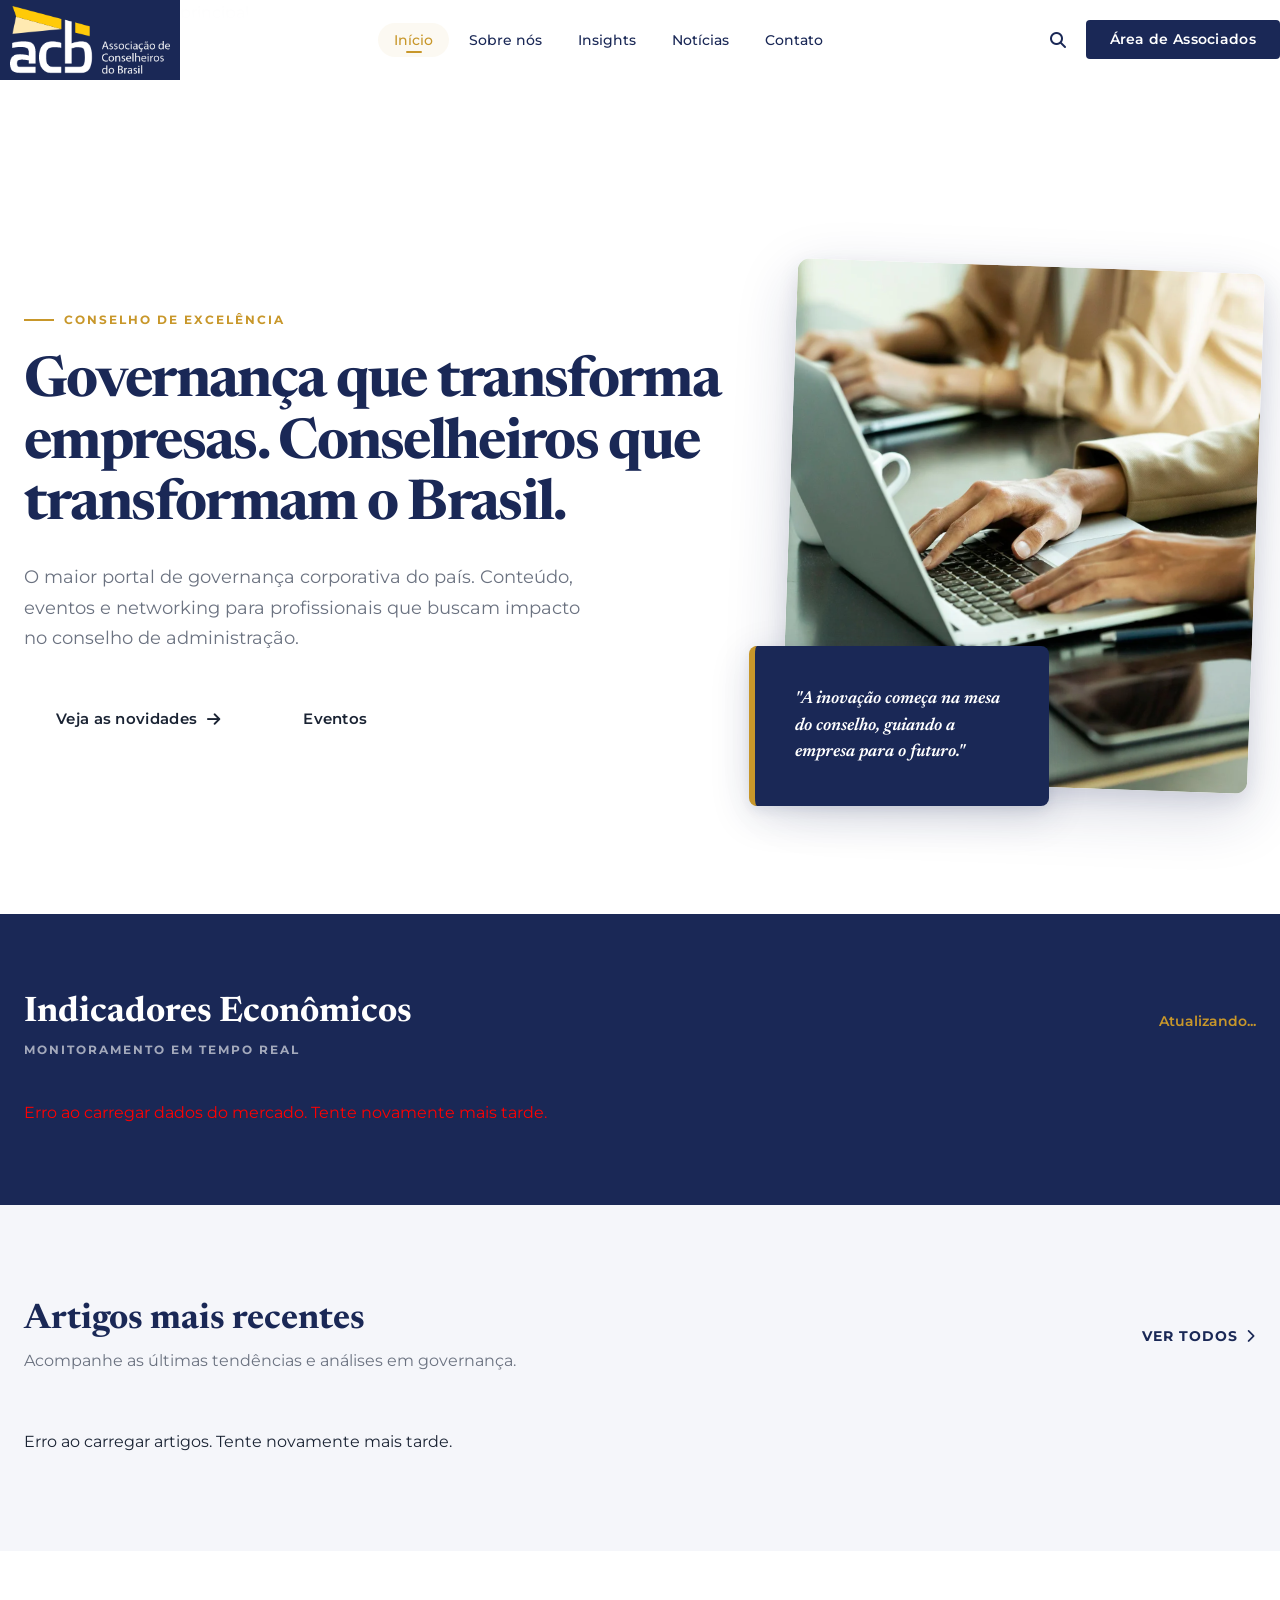
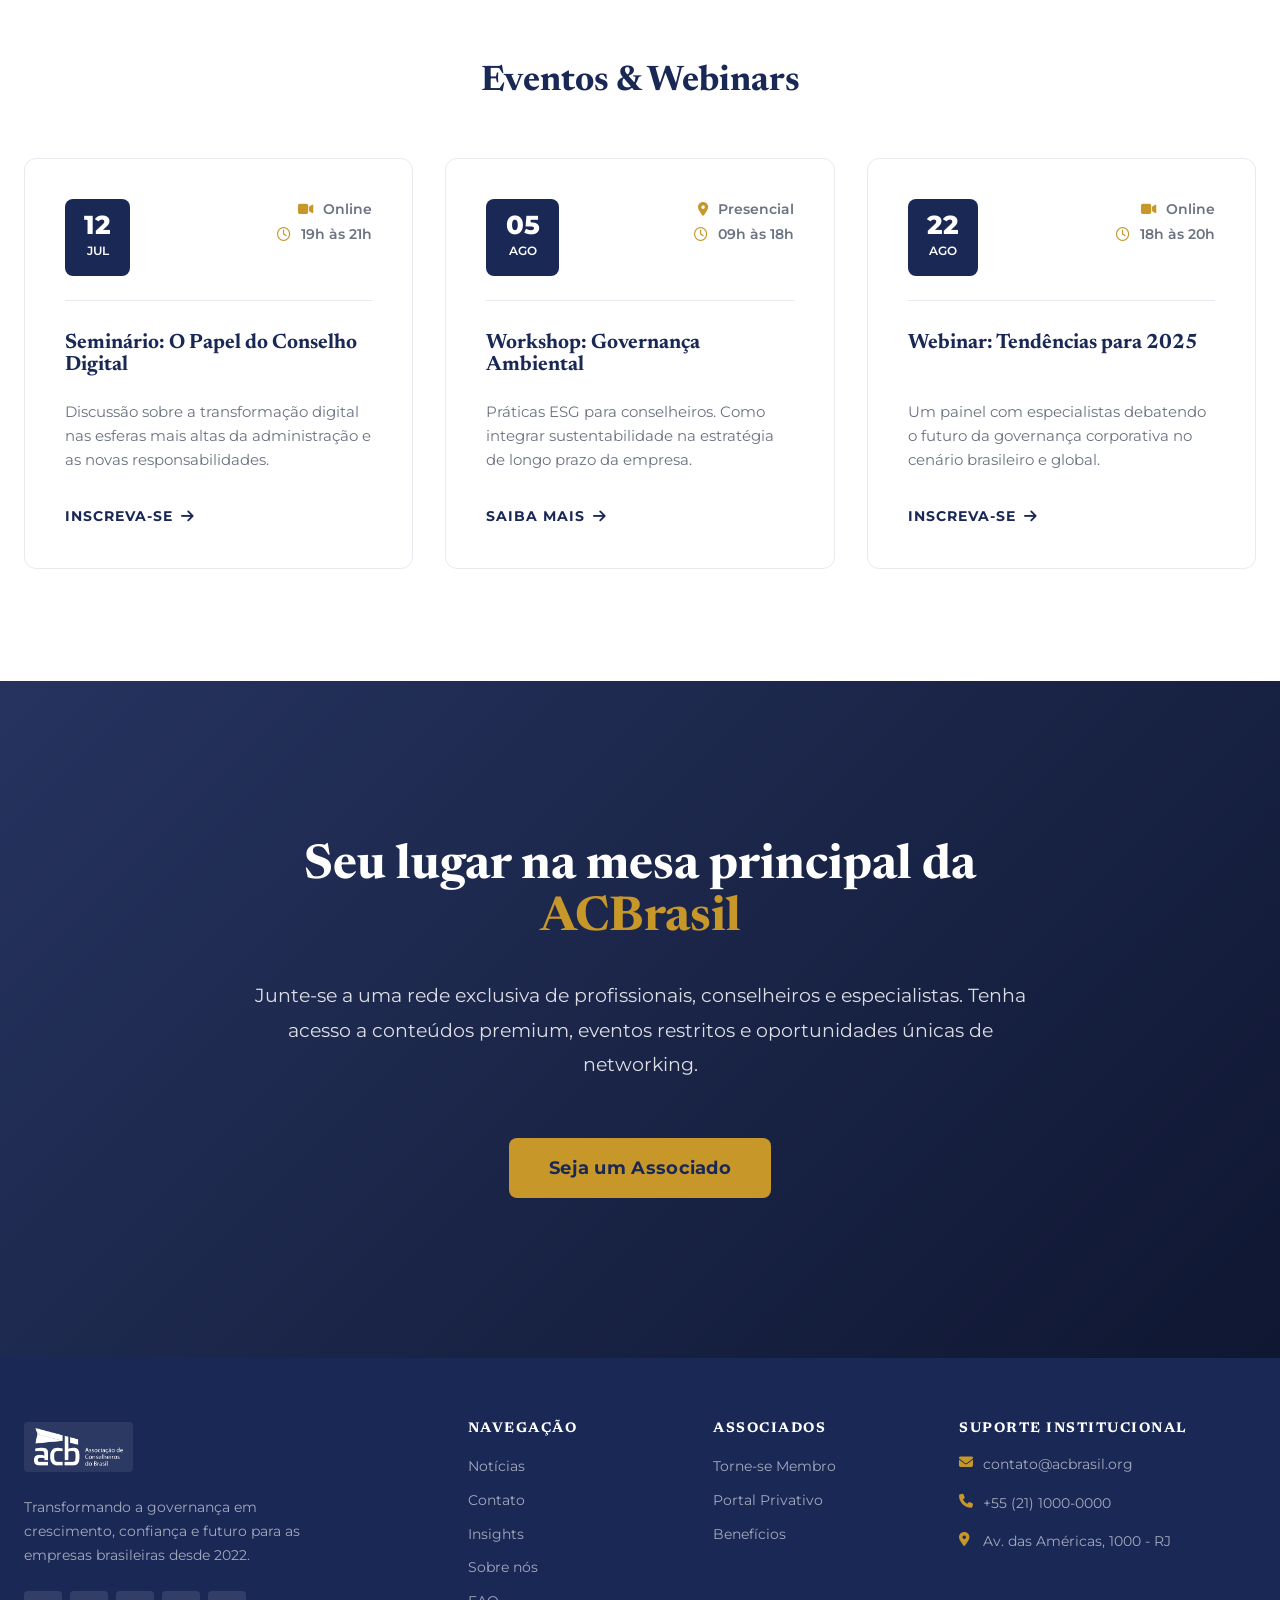
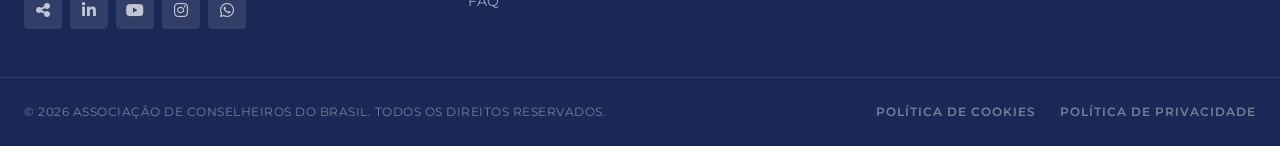
==== commit f040fe05: "Adição de label escondida para searchbar em todas as páginas, assim como migração da classe sr-only " ====
--- a/index.html
+++ b/index.html
@@ -5,15 +5,19 @@
     <meta charset="UTF-8">
     <meta name="viewport" content="width=device-width, initial-scale=1.0">
     <title>ACBrasil - Governança que transforma empresas</title>
-    
+    <link rel="icon" href="../images/favicon.ico" type="logo">
+
+
     <!-- fontes do google: inter e montserrat/newsreader (padronização) -->
-    <link rel="preconnect" href="https://fonts.googleapis.com">
-    <link rel="preconnect" href="https://fonts.gstatic.com" crossorigin>
-    <link href="https://fonts.googleapis.com/css2?family=Inter:wght@400;500;600;700;800&family=Newsreader:ital,wght@0,400;0,600;0,700;1,400;1,600&family=Montserrat:wght@300;400;500;600;700&display=swap" rel="stylesheet">
-    
+    <link rel="preconnect" href="https://fonts.googleapis.com" />
+    <link rel="preconnect" href="https://fonts.gstatic.com" crossorigin />
+    <link
+        href="https://fonts.googleapis.com/css2?family=Inter:wght@400;500;600;700;800&family=Newsreader:ital,wght@0,400;0,600;0,700;1,400;1,600&family=Montserrat:wght@300;400;500;600;700&display=swap"
+        rel="stylesheet" />
+
     <!-- ícones do font awesome -->
     <link rel="stylesheet" href="https://cdnjs.cloudflare.com/ajax/libs/font-awesome/6.5.1/css/all.min.css">
-    
+
     <!-- CSS padrão e específico -->
     <link rel="stylesheet" href="CSS/global.css">
     <link rel="stylesheet" href="CSS/style.css">
@@ -21,40 +25,36 @@
 
 <body>
 
-    <!-- ===== BARRA DE PROGRESSO DE SCROLL ===== -->
-    <div class="barra-progresso-scroll" id="barraProgressoScroll"></div>
-
-    <!-- ===== BARRA DE BUSCA GLOBAL ===== -->
-    <div class="busca-overlay" id="buscaOverlay" role="dialog" aria-label="Busca no site" aria-hidden="true">
+    <div id="buscaOverlay" class="busca-overlay" role="dialog" aria-label="Busca no site" aria-hidden="true">
         <div class="busca-container">
             <div class="busca-cabecalho">
-                <span class="busca-titulo">O que você procura?</span>
-                <button class="busca-fechar" id="buscaFechar" aria-label="Fechar busca">
+                <h2 class="busca-titulo">O que você procura?</h2>
+                <button id="buscaFechar" class="busca-fechar" aria-label="Fechar busca">
                     <i class="fa-solid fa-xmark"></i>
                 </button>
             </div>
             <div class="busca-campo-wrapper">
                 <i class="fa-solid fa-magnifying-glass busca-icone"></i>
+                <label for="buscaInput" class="sr-only">Barra de busca do site</label>
                 <input type="text" id="buscaInput" class="busca-campo" placeholder="Buscar páginas, conteúdos, associados..."
                     autocomplete="off" />
             </div>
-            <div class="busca-resultados" id="buscaResultados">
-                <p class="busca-dica">Digite para buscar páginas e conteúdos do site.</p>
+            <div id="buscaResultados" class="busca-resultados">
+                <!-- Results via JS -->
             </div>
         </div>
     </div>
 
-    <!-- ===== NAVBAR ===== -->
-    <header class="cabecalho" id="cabecalho">
-        <nav class="navegacao" role="navigation" aria-label="Menu principal">
-
-            <!-- Logo -->
-            <a href="index.html" class="logo" aria-label="ACB - Página inicial">
-                <img src="images/logo.png" alt="ACB - Associação de Conselheiros do Brasil" class="logo-imagem">
+    <a href="#conteudo-principal" class="skip-link">Pular para o conteúdo principal</a>
+
+    <!-- ===== CABEÇALHO / NAVBAR ===== -->
+    <header id="cabecalho" class="cabecalho">
+        <nav class="navegacao">
+            <a href="index.html" class="logo" aria-label="Home ACB Brasil">
+                <img src="images/logo.png" alt="ACB Brasil" class="logo-imagem">
             </a>
 
-            <!-- Links de navegação (desktop) -->
-            <ul class="menu-lista" role="list">
+            <ul class="menu-lista">
                 <li class="menu-item"><a href="index.html" class="menu-link menu-link--ativo">Início</a></li>
                 <li class="menu-item"><a href="HTML/sobre.html" class="menu-link">Sobre nós</a></li>
                 <li class="menu-item"><a href="HTML/insights.html" class="menu-link">Insights</a></li>
@@ -62,30 +62,29 @@
                 <li class="menu-item"><a href="HTML/contato.html" class="menu-link">Contato</a></li>
             </ul>
 
-            <!-- Ações da navbar -->
             <div class="navbar-acoes">
-                <button class="btn-busca" id="btnBusca" aria-label="Abrir busca">
+                <button id="btnBusca" class="btn-busca" aria-label="Abrir busca">
                     <i class="fa-solid fa-magnifying-glass"></i>
                 </button>
                 <a href="HTML/associe-se.html" class="btn-area-associados">Área de Associados</a>
-                <button class="btn-menu-mobile" id="btnMenuMobile" aria-label="Abrir menu" aria-expanded="false">
+                <button id="btnMenuMobile" class="btn-menu-mobile" aria-label="Menu mobile" aria-expanded="false">
                     <span class="hamburguer-linha"></span>
                     <span class="hamburguer-linha"></span>
                     <span class="hamburguer-linha"></span>
                 </button>
             </div>
-
         </nav>
 
         <!-- Menu Mobile -->
-        <div class="menu-mobile" id="menuMobile" aria-hidden="true">
-            <ul class="menu-mobile-lista" role="list">
+        <div id="menuMobile" class="menu-mobile" aria-hidden="true">
+            <ul class="menu-mobile-lista">
                 <li><a href="index.html" class="menu-mobile-link">Início</a></li>
                 <li><a href="HTML/sobre.html" class="menu-mobile-link">Sobre nós</a></li>
                 <li><a href="HTML/insights.html" class="menu-mobile-link">Insights</a></li>
                 <li><a href="HTML/newsletter.html" class="menu-mobile-link">Notícias</a></li>
                 <li><a href="HTML/contato.html" class="menu-mobile-link">Contato</a></li>
-                <li><a href="HTML/associe-se.html" class="menu-mobile-link menu-mobile-link--destaque">Área de Associados</a></li>
+                <li><a href="HTML/associe-se.html" class="menu-mobile-link menu-mobile-link--destaque">Área de
+                        Associados</a></li>
             </ul>
         </div>
     </header>
@@ -93,17 +92,18 @@
     <!-- Seção Principal (Hero) -->
     <section class="hero-home">
         <div class="container hero-container">
-            <div class="hero-content">
+            <div class="hero-content animacao-entrada" data-delay="1">
                 <span class="hero-tag">Conselho de Excelência</span>
                 <h1>Governança que transforma empresas. Conselheiros que transformam o Brasil.</h1>
                 <p>O maior portal de governança corporativa do país. Conteúdo, eventos e networking para profissionais
                     que buscam impacto no conselho de administração.</p>
                 <div class="hero-buttons">
-                    <a href="HTML/newsletter.html" class="btn btn-secondary">Veja as novidades <i class="fas fa-arrow-right"></i></a>
-                    <a href="#" class="btn btn-outline">Eventos</a>
-                </div>
-            </div>
-            <div class="hero-image-wrapper">
+                    <a href="HTML/newsletter.html" class="btn btn--primary">Veja as novidades <i
+                            class="fas fa-arrow-right"></i></a>
+                    <a href="#" class="btn btn--outline">Eventos</a>
+                </div>
+            </div>
+            <div class="hero-image-wrapper animacao-entrada" data-delay="2">
                 <div class="hero-image-placeholder">
                     <img src="images/hero.png" alt="Governança Corporativa" class="placeholder-img">
                 </div>
@@ -113,12 +113,11 @@
             </div>
         </div>
         <!-- elementos de fundo decorativos -->
-        <div class="hero-bg-yellow"></div>
         <div class="hero-bg-map"></div>
     </section>
 
     <!-- Indicadores Econômicos -->
-    <section class="indicators-section">
+    <section class="indicators-section animacao-entrada" data-delay="1">
         <div class="container">
             <div class="indicators-header">
                 <h2>Indicadores Econômicos</h2>
@@ -138,53 +137,33 @@
     </section>
 
     <!-- Seção de Artigos -->
-    <section class="articles-section">
+    <section class="articles-section animacao-entrada" data-delay="1">
         <div class="container">
             <div class="section-header">
-                <h2>Artigos mais recentes</h2>
-                <a href="https://acbrasil.org.br/cms/c/noticias/" class="view-all" target="_blank">Ver todo o acervo <i
-                        class="fas fa-arrow-right"></i></a>
+                <div class="section-title-group">
+                    <h2>Artigos mais recentes</h2>
+                    <div class="section-title-bar"></div>
+                </div>
+                <a href="HTML/insights.html" class="view-all">Ver todos <i class="fas fa-chevron-right"></i></a>
             </div>
             <p class="section-subtitle">Acompanhe as últimas tendências e análises em governança.</p>
 
             <div class="articles-grid" id="articles-container">
-                <!-- Artigo destaque - skeleton -->
-                <article class="article-card featured loading-skeleton">
-                    <div class="article-image"></div>
-                    <div class="article-content">
-                        <div class="skeleton-line" style="width:60%;height:14px;margin-bottom:12px;"></div>
-                        <div class="skeleton-line" style="width:90%;height:22px;margin-bottom:12px;"></div>
-                        <div class="skeleton-line" style="width:100%;height:14px;margin-bottom:8px;"></div>
-                        <div class="skeleton-line" style="width:80%;height:14px;"></div>
-                    </div>
-                </article>
-                <!-- Artigos laterais - skeleton -->
-                <div class="articles-list">
-                    <article class="article-card small loading-skeleton">
-                        <div class="article-image"></div>
-                        <div class="article-content">
-                            <div class="skeleton-line" style="width:50%;height:12px;margin-bottom:8px;"></div>
-                            <div class="skeleton-line" style="width:90%;height:18px;margin-bottom:8px;"></div>
-                            <div class="skeleton-line" style="width:100%;height:12px;"></div>
-                        </div>
-                    </article>
-                    <article class="article-card small loading-skeleton">
-                        <div class="article-image"></div>
-                        <div class="article-content">
-                            <div class="skeleton-line" style="width:50%;height:12px;margin-bottom:8px;"></div>
-                            <div class="skeleton-line" style="width:90%;height:18px;margin-bottom:8px;"></div>
-                            <div class="skeleton-line" style="width:100%;height:12px;"></div>
-                        </div>
-                    </article>
-                </div>
+                <!-- Artigos injetados via JS -->
+                <div class="article-card loading-skeleton"></div>
+                <div class="article-card loading-skeleton"></div>
+                <div class="article-card loading-skeleton"></div>
             </div>
         </div>
     </section>
 
     <!-- parte mostrando os eventos -->
-    <section class="events-section bg-light">
+    <section class="events-section bg-light animacao-entrada" data-delay="1">
         <div class="container">
-            <h2>Eventos & Webinars</h2>
+            <div class="section-header--left">
+                <h2>Eventos & Webinars</h2>
+                <div class="section-title-bar"></div>
+            </div>
 
             <div class="events-grid">
                 <!-- primeiro evento -->
@@ -245,21 +224,20 @@
     </section>
 
     <!-- seção final chamando pra participar -->
-    <section class="cta-section">
+    <section class="cta-section animacao-entrada" data-delay="1">
         <div class="cta-overlay"></div>
         <div class="container cta-content">
             <h2>Seu lugar na mesa principal da <span class="highlight">ACBrasil</span></h2>
             <p>Junte-se a uma rede exclusiva de profissionais, conselheiros e especialistas. Tenha acesso a conteúdos
                 premium, eventos restritos e oportunidades únicas de networking.</p>
-            <a href="HTML/associe-se.html" class="btn btn-yellow">Seja um Associado</a>
-        </div>
-    </section>
-
-    <!-- rodapé da página -->
+            <a href="HTML/associe-se.html" class="btn btn--accent btn-yellow">Seja um Associado</a>
+        </div>
+    </section>
+
+
+    <!-- ===== RODAPÉ ===== -->
     <footer class="rodape">
-
         <div class="rodape-principal">
-
             <!-- Coluna de identidade -->
             <div class="rodape-identidade">
                 <a href="index.html" class="logo logo--rodape" aria-label="ACB - Página inicial">
@@ -267,22 +245,23 @@
                         class="logo-imagem logo-imagem--rodape" />
                 </a>
                 <p class="rodape-descricao">
-                    Governança que transforma empresas.<br>Conselheiros que transformam o Brasil.
+                    Transformando a governança em crescimento, confiança e futuro para as empresas brasileiras desde
+                    2022.
                 </p>
                 <div class="rodape-redes-sociais">
                     <a href="#" class="rede-social-link" aria-label="Compartilhar">
                         <i class="fa-solid fa-share-nodes"></i>
                     </a>
-                    <a href="https://www.linkedin.com/company/associacao-de-conselheiros-do-brasil/" class="rede-social-link"
-                        aria-label="LinkedIn" target="_blank" rel="noopener noreferrer">
+                    <a href="https://www.linkedin.com/company/associacao-de-conselheiros-do-brasil/"
+                        class="rede-social-link" aria-label="LinkedIn" target="_blank" rel="noopener noreferrer">
                         <i class="fa-brands fa-linkedin-in"></i>
                     </a>
-                    <a href="https://www.youtube.com/@acbrasil" class="rede-social-link" aria-label="YouTube" target="_blank"
-                        rel="noopener noreferrer">
+                    <a href="https://www.youtube.com/@acbrasil" class="rede-social-link" aria-label="YouTube"
+                        target="_blank" rel="noopener noreferrer">
                         <i class="fa-brands fa-youtube"></i>
                     </a>
-                    <a href="https://www.instagram.com/acbrasil.oficial/" class="rede-social-link" aria-label="Instagram"
-                        target="_blank" rel="noopener noreferrer">
+                    <a href="https://www.instagram.com/acbrasil.oficial/" class="rede-social-link"
+                        aria-label="Instagram" target="_blank" rel="noopener noreferrer">
                         <i class="fa-brands fa-instagram"></i>
                     </a>
                     <a href="#" class="rede-social-link" aria-label="WhatsApp">
@@ -331,7 +310,6 @@
                     </li>
                 </ul>
             </div>
-
         </div>
 
         <!-- Rodapé inferior -->
@@ -342,24 +320,8 @@
                 <a href="#" class="rodape-politica-link">Política de Privacidade</a>
             </div>
         </div>
-
     </footer>
 
-    <!-- ===== TOAST DE NOTIFICAÇÃO ===== -->
-    <div class="toast" id="toast" role="alert" aria-live="assertive" aria-hidden="true">
-        <i class="toast-icone fa-solid fa-circle-check"></i>
-        <span class="toast-mensagem"></span>
-    </div>
-
-    <!-- VLibras -->
-    <div vw class="enabled">
-        <div vw-access-button class="active"></div>
-        <div vw-plugin-wrapper>
-            <div class="vw-plugin-top-wrapper"></div>
-        </div>
-    </div>
-
-    <script src="https://vlibras.gov.br/app/vlibras-plugin.js"></script>
     <script src="JS/global.js"></script>
     <script src="JS/script.js"></script>
 </body>
--- a/CSS/style.css
+++ b/CSS/style.css
@@ -4,7 +4,10 @@
    ========================================================================== */
 
 /* Tipografia Base para a Home */
-h1, h2, h3, h4 {
+h1,
+h2,
+h3,
+h4 {
     font-family: var(--fonte-titulo);
     color: var(--cor-azul-escuro);
     line-height: 1.1;
@@ -312,8 +315,13 @@
     gap: 6px;
 }
 
-.variation-positive { color: var(--cor-sucesso); }
-.variation-negative { color: var(--cor-erro); }
+.variation-positive {
+    color: var(--cor-sucesso);
+}
+
+.variation-negative {
+    color: var(--cor-erro);
+}
 
 /* ==========================================================================
    Seção de Artigos
@@ -382,6 +390,7 @@
 }
 
 .article-image {
+    display: block;
     width: 100%;
     overflow: hidden;
 }
@@ -390,11 +399,16 @@
     width: 100%;
     height: 100%;
     object-fit: cover;
+    display: block;
     transition: transform 0.8s cubic-bezier(0.4, 0, 0.2, 1);
 }
 
 .article-card:hover .article-image img {
     transform: scale(1.08);
+}
+
+.article-card.featured .article-image {
+    aspect-ratio: 16 / 10;
 }
 
 .article-content {
@@ -419,6 +433,48 @@
     margin-bottom: 1.2rem;
 }
 
+.article-content h3 {
+    color: var(--cor-azul-escuro);
+}
+
+.article-content p {
+    color: var(--cor-cinza-texto);
+    font-size: 0.95rem;
+    line-height: 1.6;
+    margin-bottom: 1.2rem;
+}
+
+.article-card .date {
+    color: var(--cor-cinza-texto);
+    font-size: 0.8rem;
+    font-weight: 600;
+    text-transform: uppercase;
+    letter-spacing: 0.5px;
+    display: block;
+    margin-bottom: 0.5rem;
+}
+
+.article-card .author {
+    display: flex;
+    align-items: center;
+    gap: 0.75rem;
+    margin-top: 1rem;
+}
+
+.article-card .author-avatar {
+    width: 40px;
+    height: 40px;
+    border-radius: 50%;
+    object-fit: cover;
+    flex-shrink: 0;
+}
+
+.article-card .author span {
+    font-size: 0.9rem;
+    font-weight: 600;
+    color: var(--cor-azul-escuro);
+}
+
 .articles-list {
     display: flex;
     flex-direction: column;
@@ -428,12 +484,18 @@
 .article-card.small {
     display: flex;
     flex-direction: row;
+    align-items: stretch;
+    min-height: 160px;
+}
+
+.article-card.small .article-image {
+    width: 38%;
+    flex-shrink: 0;
+    align-self: stretch;
+}
+
+.article-card.small .article-image img {
     height: 100%;
-}
-
-.article-card.small .article-image {
-    width: 35%;
-    flex-shrink: 0;
 }
 
 .article-card.small .article-content {
@@ -441,6 +503,8 @@
     display: flex;
     flex-direction: column;
     justify-content: center;
+    flex: 1;
+    min-width: 0;
 }
 
 .article-card.small h3 {
@@ -582,7 +646,7 @@
 .cta-overlay {
     position: absolute;
     inset: 0;
-    background: linear-gradient(135deg, rgba(26,40,86,0.95) 0%, rgba(10,18,45,0.98) 100%);
+    background: linear-gradient(135deg, rgba(26, 40, 86, 0.95) 0%, rgba(10, 18, 45, 0.98) 100%);
 }
 
 .cta-content {
@@ -612,21 +676,21 @@
 /* ==========================================================================
    Responsividade
    ========================================================================== */
-@media (max-width: 1024px) {
+@media (max-width: 768px) {
     .hero-container {
         grid-template-columns: 1fr;
         text-align: center;
         gap: 3rem;
     }
-    
+
     .hero-content p {
         margin: 0 auto 2.5rem;
     }
-    
+
     .hero-buttons {
         justify-content: center;
     }
-    
+
     .hero-image-placeholder {
         height: 450px;
         transform: rotate(0deg);
@@ -643,16 +707,14 @@
         grid-template-columns: 1fr;
     }
 
-    .article-card.small .article-image {
-        width: 30%;
-    }
-}
-
-@media (max-width: 768px) {
-    .hero-home { padding: 8rem 0 6rem; }
-    
-    .hero-home h1 { font-size: 2.2rem; }
-    
+    .hero-home {
+        padding: 8rem 0 6rem;
+    }
+
+    .hero-home h1 {
+        font-size: 2.2rem;
+    }
+
     .indicators-header {
         flex-direction: column;
         align-items: flex-start;
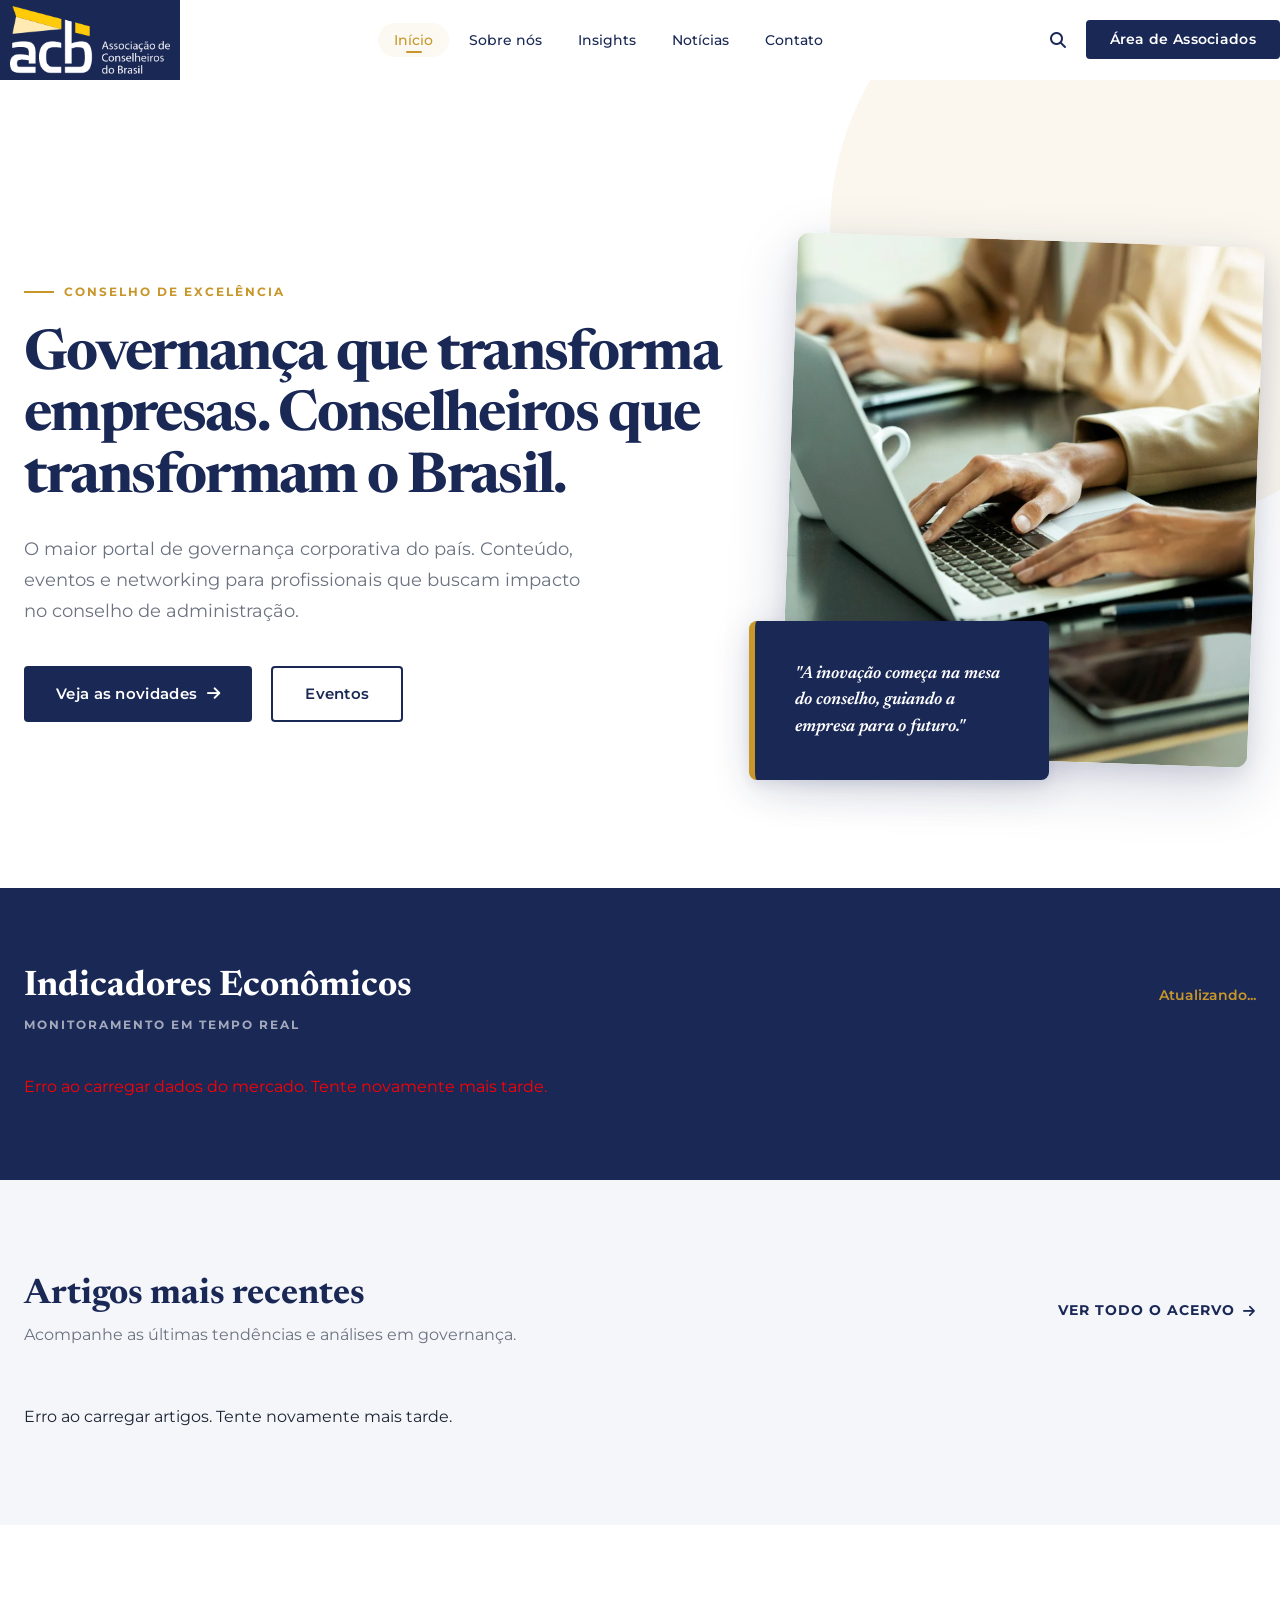
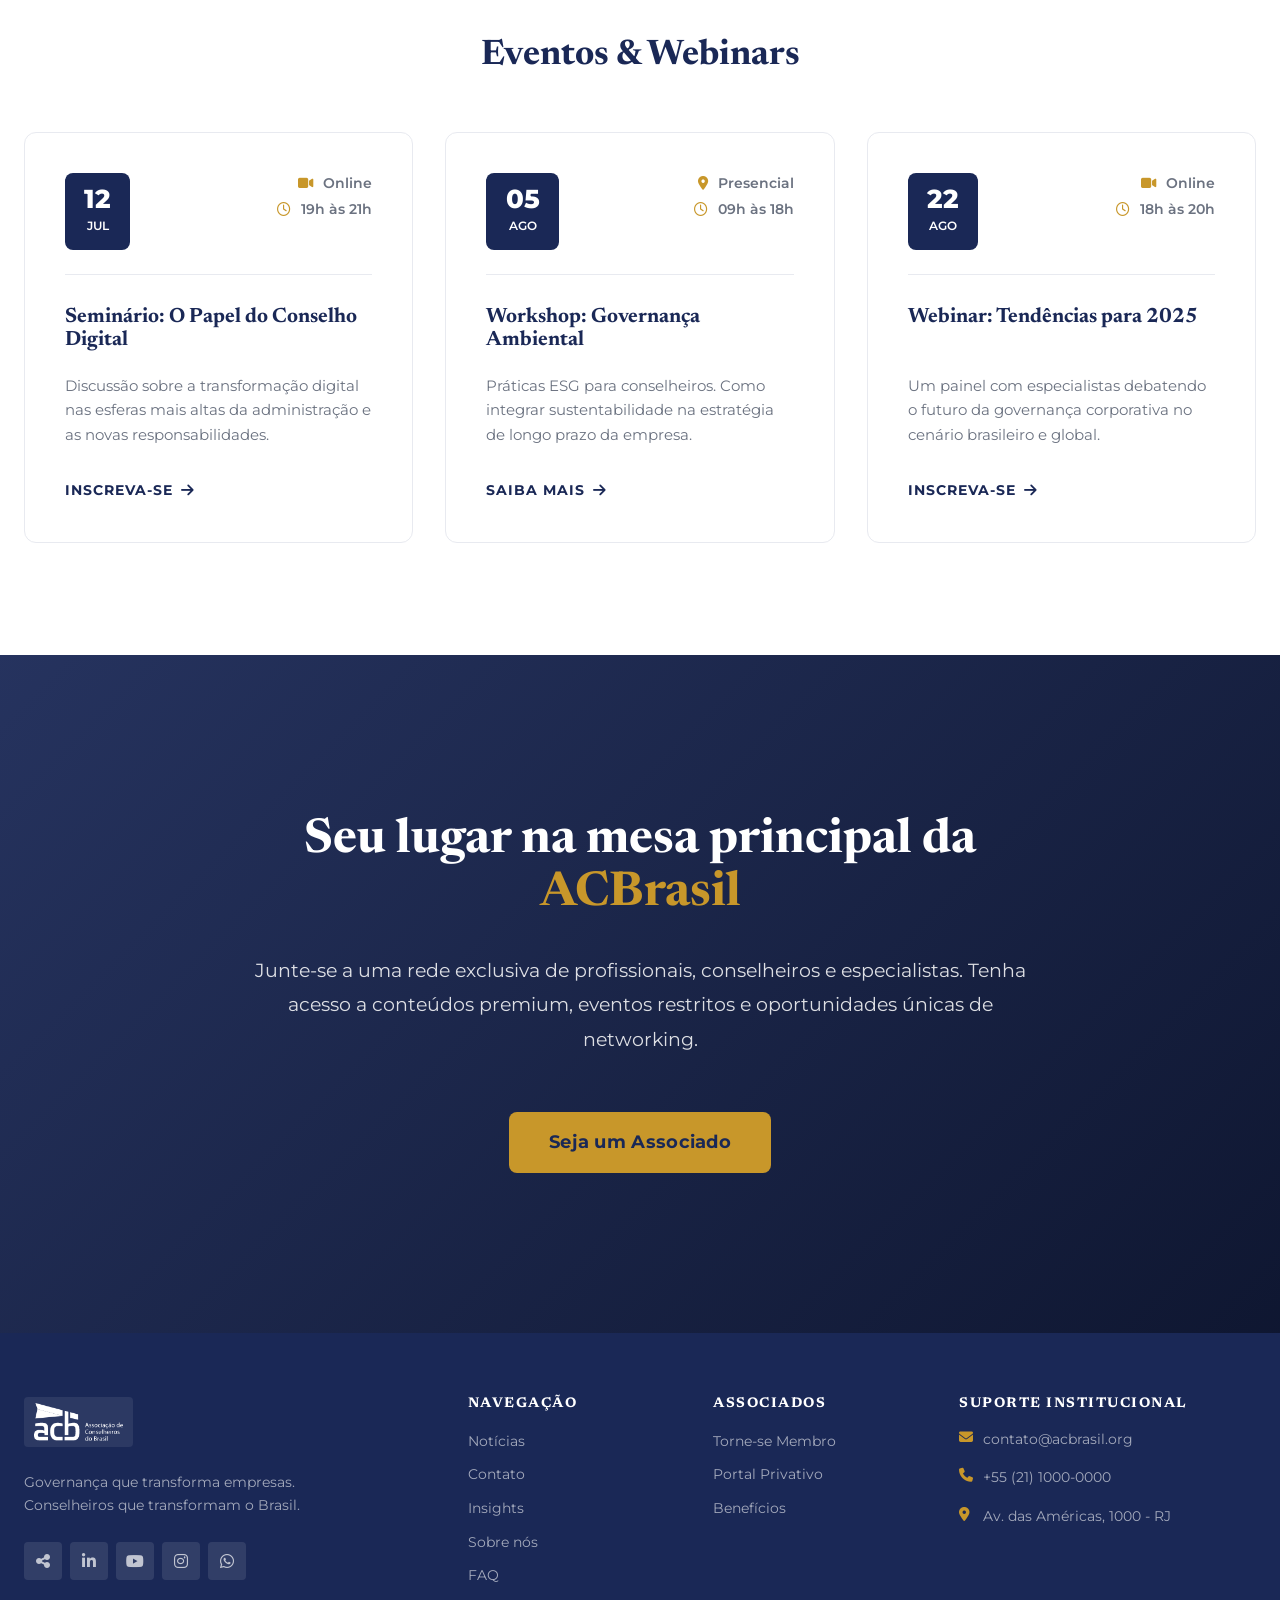
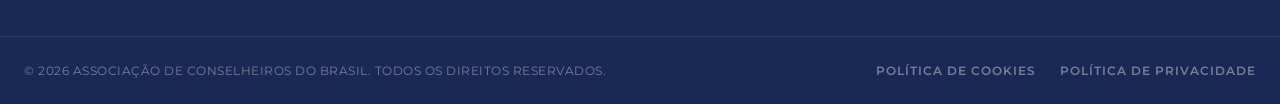
==== commit 13d57747: "Adição de label escondida para searchbar em todas as páginas, assim como migração da classe sr-only " ====
--- a/index.html
+++ b/index.html
@@ -5,19 +5,15 @@
     <meta charset="UTF-8">
     <meta name="viewport" content="width=device-width, initial-scale=1.0">
     <title>ACBrasil - Governança que transforma empresas</title>
-    <link rel="icon" href="../images/favicon.ico" type="logo">
-
-
+    
     <!-- fontes do google: inter e montserrat/newsreader (padronização) -->
-    <link rel="preconnect" href="https://fonts.googleapis.com" />
-    <link rel="preconnect" href="https://fonts.gstatic.com" crossorigin />
-    <link
-        href="https://fonts.googleapis.com/css2?family=Inter:wght@400;500;600;700;800&family=Newsreader:ital,wght@0,400;0,600;0,700;1,400;1,600&family=Montserrat:wght@300;400;500;600;700&display=swap"
-        rel="stylesheet" />
-
+    <link rel="preconnect" href="https://fonts.googleapis.com">
+    <link rel="preconnect" href="https://fonts.gstatic.com" crossorigin>
+    <link href="https://fonts.googleapis.com/css2?family=Inter:wght@400;500;600;700;800&family=Newsreader:ital,wght@0,400;0,600;0,700;1,400;1,600&family=Montserrat:wght@300;400;500;600;700&display=swap" rel="stylesheet">
+    
     <!-- ícones do font awesome -->
     <link rel="stylesheet" href="https://cdnjs.cloudflare.com/ajax/libs/font-awesome/6.5.1/css/all.min.css">
-
+    
     <!-- CSS padrão e específico -->
     <link rel="stylesheet" href="CSS/global.css">
     <link rel="stylesheet" href="CSS/style.css">
@@ -25,11 +21,15 @@
 
 <body>
 
-    <div id="buscaOverlay" class="busca-overlay" role="dialog" aria-label="Busca no site" aria-hidden="true">
+    <!-- ===== BARRA DE PROGRESSO DE SCROLL ===== -->
+    <div class="barra-progresso-scroll" id="barraProgressoScroll"></div>
+
+    <!-- ===== BARRA DE BUSCA GLOBAL ===== -->
+    <div class="busca-overlay" id="buscaOverlay" role="dialog" aria-label="Busca no site" aria-hidden="true">
         <div class="busca-container">
             <div class="busca-cabecalho">
-                <h2 class="busca-titulo">O que você procura?</h2>
-                <button id="buscaFechar" class="busca-fechar" aria-label="Fechar busca">
+                <span class="busca-titulo">O que você procura?</span>
+                <button class="busca-fechar" id="buscaFechar" aria-label="Fechar busca">
                     <i class="fa-solid fa-xmark"></i>
                 </button>
             </div>
@@ -39,22 +39,23 @@
                 <input type="text" id="buscaInput" class="busca-campo" placeholder="Buscar páginas, conteúdos, associados..."
                     autocomplete="off" />
             </div>
-            <div id="buscaResultados" class="busca-resultados">
-                <!-- Results via JS -->
+            <div class="busca-resultados" id="buscaResultados">
+                <p class="busca-dica">Digite para buscar páginas e conteúdos do site.</p>
             </div>
         </div>
     </div>
 
-    <a href="#conteudo-principal" class="skip-link">Pular para o conteúdo principal</a>
-
-    <!-- ===== CABEÇALHO / NAVBAR ===== -->
-    <header id="cabecalho" class="cabecalho">
-        <nav class="navegacao">
-            <a href="index.html" class="logo" aria-label="Home ACB Brasil">
-                <img src="images/logo.png" alt="ACB Brasil" class="logo-imagem">
+    <!-- ===== NAVBAR ===== -->
+    <header class="cabecalho" id="cabecalho">
+        <nav class="navegacao" role="navigation" aria-label="Menu principal">
+
+            <!-- Logo -->
+            <a href="index.html" class="logo" aria-label="ACB - Página inicial">
+                <img src="images/logo.png" alt="ACB - Associação de Conselheiros do Brasil" class="logo-imagem">
             </a>
 
-            <ul class="menu-lista">
+            <!-- Links de navegação (desktop) -->
+            <ul class="menu-lista" role="list">
                 <li class="menu-item"><a href="index.html" class="menu-link menu-link--ativo">Início</a></li>
                 <li class="menu-item"><a href="HTML/sobre.html" class="menu-link">Sobre nós</a></li>
                 <li class="menu-item"><a href="HTML/insights.html" class="menu-link">Insights</a></li>
@@ -62,29 +63,30 @@
                 <li class="menu-item"><a href="HTML/contato.html" class="menu-link">Contato</a></li>
             </ul>
 
+            <!-- Ações da navbar -->
             <div class="navbar-acoes">
-                <button id="btnBusca" class="btn-busca" aria-label="Abrir busca">
+                <button class="btn-busca" id="btnBusca" aria-label="Abrir busca">
                     <i class="fa-solid fa-magnifying-glass"></i>
                 </button>
                 <a href="HTML/associe-se.html" class="btn-area-associados">Área de Associados</a>
-                <button id="btnMenuMobile" class="btn-menu-mobile" aria-label="Menu mobile" aria-expanded="false">
+                <button class="btn-menu-mobile" id="btnMenuMobile" aria-label="Abrir menu" aria-expanded="false">
                     <span class="hamburguer-linha"></span>
                     <span class="hamburguer-linha"></span>
                     <span class="hamburguer-linha"></span>
                 </button>
             </div>
+
         </nav>
 
         <!-- Menu Mobile -->
-        <div id="menuMobile" class="menu-mobile" aria-hidden="true">
-            <ul class="menu-mobile-lista">
+        <div class="menu-mobile" id="menuMobile" aria-hidden="true">
+            <ul class="menu-mobile-lista" role="list">
                 <li><a href="index.html" class="menu-mobile-link">Início</a></li>
                 <li><a href="HTML/sobre.html" class="menu-mobile-link">Sobre nós</a></li>
                 <li><a href="HTML/insights.html" class="menu-mobile-link">Insights</a></li>
                 <li><a href="HTML/newsletter.html" class="menu-mobile-link">Notícias</a></li>
                 <li><a href="HTML/contato.html" class="menu-mobile-link">Contato</a></li>
-                <li><a href="HTML/associe-se.html" class="menu-mobile-link menu-mobile-link--destaque">Área de
-                        Associados</a></li>
+                <li><a href="HTML/associe-se.html" class="menu-mobile-link menu-mobile-link--destaque">Área de Associados</a></li>
             </ul>
         </div>
     </header>
@@ -92,18 +94,17 @@
     <!-- Seção Principal (Hero) -->
     <section class="hero-home">
         <div class="container hero-container">
-            <div class="hero-content animacao-entrada" data-delay="1">
+            <div class="hero-content">
                 <span class="hero-tag">Conselho de Excelência</span>
                 <h1>Governança que transforma empresas. Conselheiros que transformam o Brasil.</h1>
                 <p>O maior portal de governança corporativa do país. Conteúdo, eventos e networking para profissionais
                     que buscam impacto no conselho de administração.</p>
                 <div class="hero-buttons">
-                    <a href="HTML/newsletter.html" class="btn btn--primary">Veja as novidades <i
-                            class="fas fa-arrow-right"></i></a>
-                    <a href="#" class="btn btn--outline">Eventos</a>
-                </div>
-            </div>
-            <div class="hero-image-wrapper animacao-entrada" data-delay="2">
+                    <a href="HTML/newsletter.html" class="btn btn-secondary">Veja as novidades <i class="fas fa-arrow-right"></i></a>
+                    <a href="#" class="btn btn-outline">Eventos</a>
+                </div>
+            </div>
+            <div class="hero-image-wrapper">
                 <div class="hero-image-placeholder">
                     <img src="images/hero.png" alt="Governança Corporativa" class="placeholder-img">
                 </div>
@@ -113,11 +114,12 @@
             </div>
         </div>
         <!-- elementos de fundo decorativos -->
+        <div class="hero-bg-yellow"></div>
         <div class="hero-bg-map"></div>
     </section>
 
     <!-- Indicadores Econômicos -->
-    <section class="indicators-section animacao-entrada" data-delay="1">
+    <section class="indicators-section">
         <div class="container">
             <div class="indicators-header">
                 <h2>Indicadores Econômicos</h2>
@@ -137,33 +139,53 @@
     </section>
 
     <!-- Seção de Artigos -->
-    <section class="articles-section animacao-entrada" data-delay="1">
+    <section class="articles-section">
         <div class="container">
             <div class="section-header">
-                <div class="section-title-group">
-                    <h2>Artigos mais recentes</h2>
-                    <div class="section-title-bar"></div>
-                </div>
-                <a href="HTML/insights.html" class="view-all">Ver todos <i class="fas fa-chevron-right"></i></a>
+                <h2>Artigos mais recentes</h2>
+                <a href="https://acbrasil.org.br/cms/c/noticias/" class="view-all" target="_blank">Ver todo o acervo <i
+                        class="fas fa-arrow-right"></i></a>
             </div>
             <p class="section-subtitle">Acompanhe as últimas tendências e análises em governança.</p>
 
             <div class="articles-grid" id="articles-container">
-                <!-- Artigos injetados via JS -->
-                <div class="article-card loading-skeleton"></div>
-                <div class="article-card loading-skeleton"></div>
-                <div class="article-card loading-skeleton"></div>
+                <!-- Artigo destaque - skeleton -->
+                <article class="article-card featured loading-skeleton">
+                    <div class="article-image"></div>
+                    <div class="article-content">
+                        <div class="skeleton-line" style="width:60%;height:14px;margin-bottom:12px;"></div>
+                        <div class="skeleton-line" style="width:90%;height:22px;margin-bottom:12px;"></div>
+                        <div class="skeleton-line" style="width:100%;height:14px;margin-bottom:8px;"></div>
+                        <div class="skeleton-line" style="width:80%;height:14px;"></div>
+                    </div>
+                </article>
+                <!-- Artigos laterais - skeleton -->
+                <div class="articles-list">
+                    <article class="article-card small loading-skeleton">
+                        <div class="article-image"></div>
+                        <div class="article-content">
+                            <div class="skeleton-line" style="width:50%;height:12px;margin-bottom:8px;"></div>
+                            <div class="skeleton-line" style="width:90%;height:18px;margin-bottom:8px;"></div>
+                            <div class="skeleton-line" style="width:100%;height:12px;"></div>
+                        </div>
+                    </article>
+                    <article class="article-card small loading-skeleton">
+                        <div class="article-image"></div>
+                        <div class="article-content">
+                            <div class="skeleton-line" style="width:50%;height:12px;margin-bottom:8px;"></div>
+                            <div class="skeleton-line" style="width:90%;height:18px;margin-bottom:8px;"></div>
+                            <div class="skeleton-line" style="width:100%;height:12px;"></div>
+                        </div>
+                    </article>
+                </div>
             </div>
         </div>
     </section>
 
     <!-- parte mostrando os eventos -->
-    <section class="events-section bg-light animacao-entrada" data-delay="1">
+    <section class="events-section bg-light">
         <div class="container">
-            <div class="section-header--left">
-                <h2>Eventos & Webinars</h2>
-                <div class="section-title-bar"></div>
-            </div>
+            <h2>Eventos & Webinars</h2>
 
             <div class="events-grid">
                 <!-- primeiro evento -->
@@ -224,20 +246,21 @@
     </section>
 
     <!-- seção final chamando pra participar -->
-    <section class="cta-section animacao-entrada" data-delay="1">
+    <section class="cta-section">
         <div class="cta-overlay"></div>
         <div class="container cta-content">
             <h2>Seu lugar na mesa principal da <span class="highlight">ACBrasil</span></h2>
             <p>Junte-se a uma rede exclusiva de profissionais, conselheiros e especialistas. Tenha acesso a conteúdos
                 premium, eventos restritos e oportunidades únicas de networking.</p>
-            <a href="HTML/associe-se.html" class="btn btn--accent btn-yellow">Seja um Associado</a>
-        </div>
-    </section>
-
-
-    <!-- ===== RODAPÉ ===== -->
+            <a href="HTML/associe-se.html" class="btn btn-yellow">Seja um Associado</a>
+        </div>
+    </section>
+
+    <!-- rodapé da página -->
     <footer class="rodape">
+
         <div class="rodape-principal">
+
             <!-- Coluna de identidade -->
             <div class="rodape-identidade">
                 <a href="index.html" class="logo logo--rodape" aria-label="ACB - Página inicial">
@@ -245,23 +268,22 @@
                         class="logo-imagem logo-imagem--rodape" />
                 </a>
                 <p class="rodape-descricao">
-                    Transformando a governança em crescimento, confiança e futuro para as empresas brasileiras desde
-                    2022.
+                    Governança que transforma empresas.<br>Conselheiros que transformam o Brasil.
                 </p>
                 <div class="rodape-redes-sociais">
                     <a href="#" class="rede-social-link" aria-label="Compartilhar">
                         <i class="fa-solid fa-share-nodes"></i>
                     </a>
-                    <a href="https://www.linkedin.com/company/associacao-de-conselheiros-do-brasil/"
-                        class="rede-social-link" aria-label="LinkedIn" target="_blank" rel="noopener noreferrer">
+                    <a href="https://www.linkedin.com/company/associacao-de-conselheiros-do-brasil/" class="rede-social-link"
+                        aria-label="LinkedIn" target="_blank" rel="noopener noreferrer">
                         <i class="fa-brands fa-linkedin-in"></i>
                     </a>
-                    <a href="https://www.youtube.com/@acbrasil" class="rede-social-link" aria-label="YouTube"
+                    <a href="https://www.youtube.com/@acbrasil" class="rede-social-link" aria-label="YouTube" target="_blank"
+                        rel="noopener noreferrer">
+                        <i class="fa-brands fa-youtube"></i>
+                    </a>
+                    <a href="https://www.instagram.com/acbrasil.oficial/" class="rede-social-link" aria-label="Instagram"
                         target="_blank" rel="noopener noreferrer">
-                        <i class="fa-brands fa-youtube"></i>
-                    </a>
-                    <a href="https://www.instagram.com/acbrasil.oficial/" class="rede-social-link"
-                        aria-label="Instagram" target="_blank" rel="noopener noreferrer">
                         <i class="fa-brands fa-instagram"></i>
                     </a>
                     <a href="#" class="rede-social-link" aria-label="WhatsApp">
@@ -310,6 +332,7 @@
                     </li>
                 </ul>
             </div>
+
         </div>
 
         <!-- Rodapé inferior -->
@@ -320,8 +343,24 @@
                 <a href="#" class="rodape-politica-link">Política de Privacidade</a>
             </div>
         </div>
+
     </footer>
 
+    <!-- ===== TOAST DE NOTIFICAÇÃO ===== -->
+    <div class="toast" id="toast" role="alert" aria-live="assertive" aria-hidden="true">
+        <i class="toast-icone fa-solid fa-circle-check"></i>
+        <span class="toast-mensagem"></span>
+    </div>
+
+    <!-- VLibras -->
+    <div vw class="enabled">
+        <div vw-access-button class="active"></div>
+        <div vw-plugin-wrapper>
+            <div class="vw-plugin-top-wrapper"></div>
+        </div>
+    </div>
+
+    <script src="https://vlibras.gov.br/app/vlibras-plugin.js"></script>
     <script src="JS/global.js"></script>
     <script src="JS/script.js"></script>
 </body>
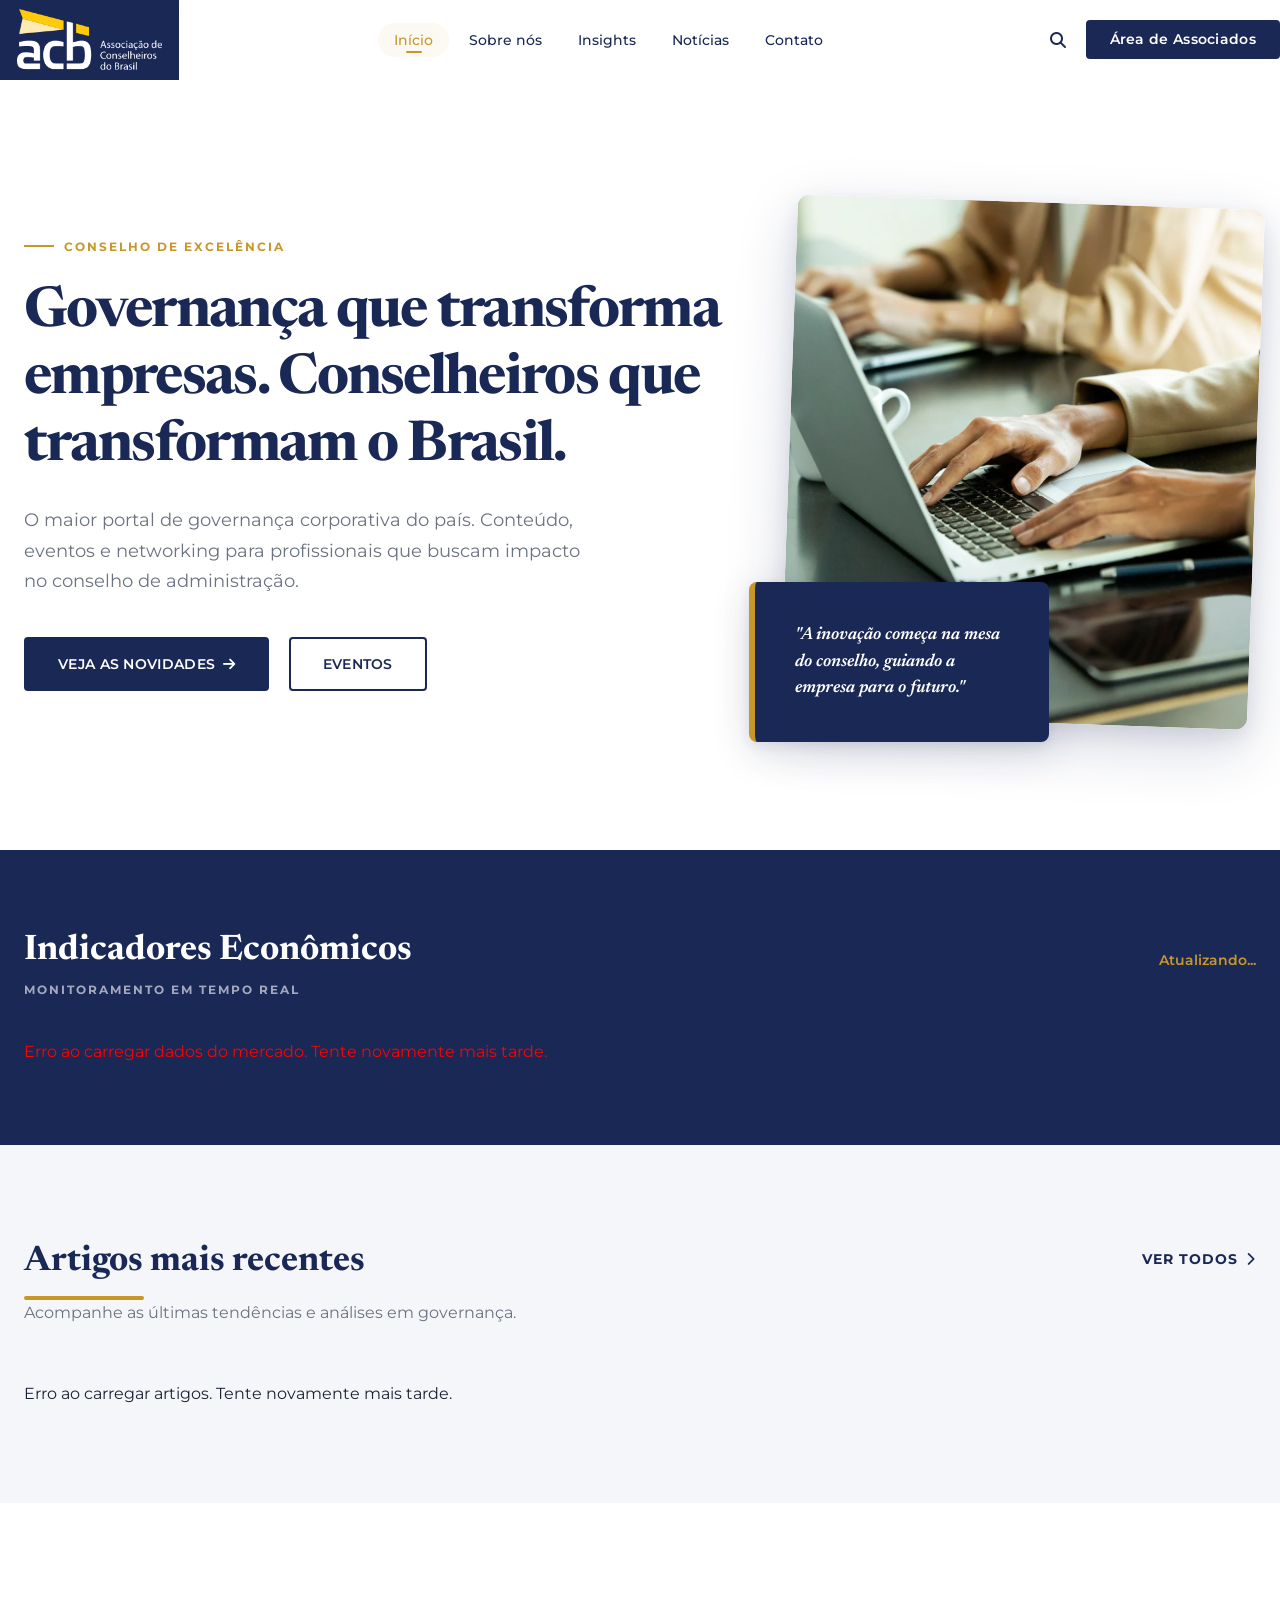
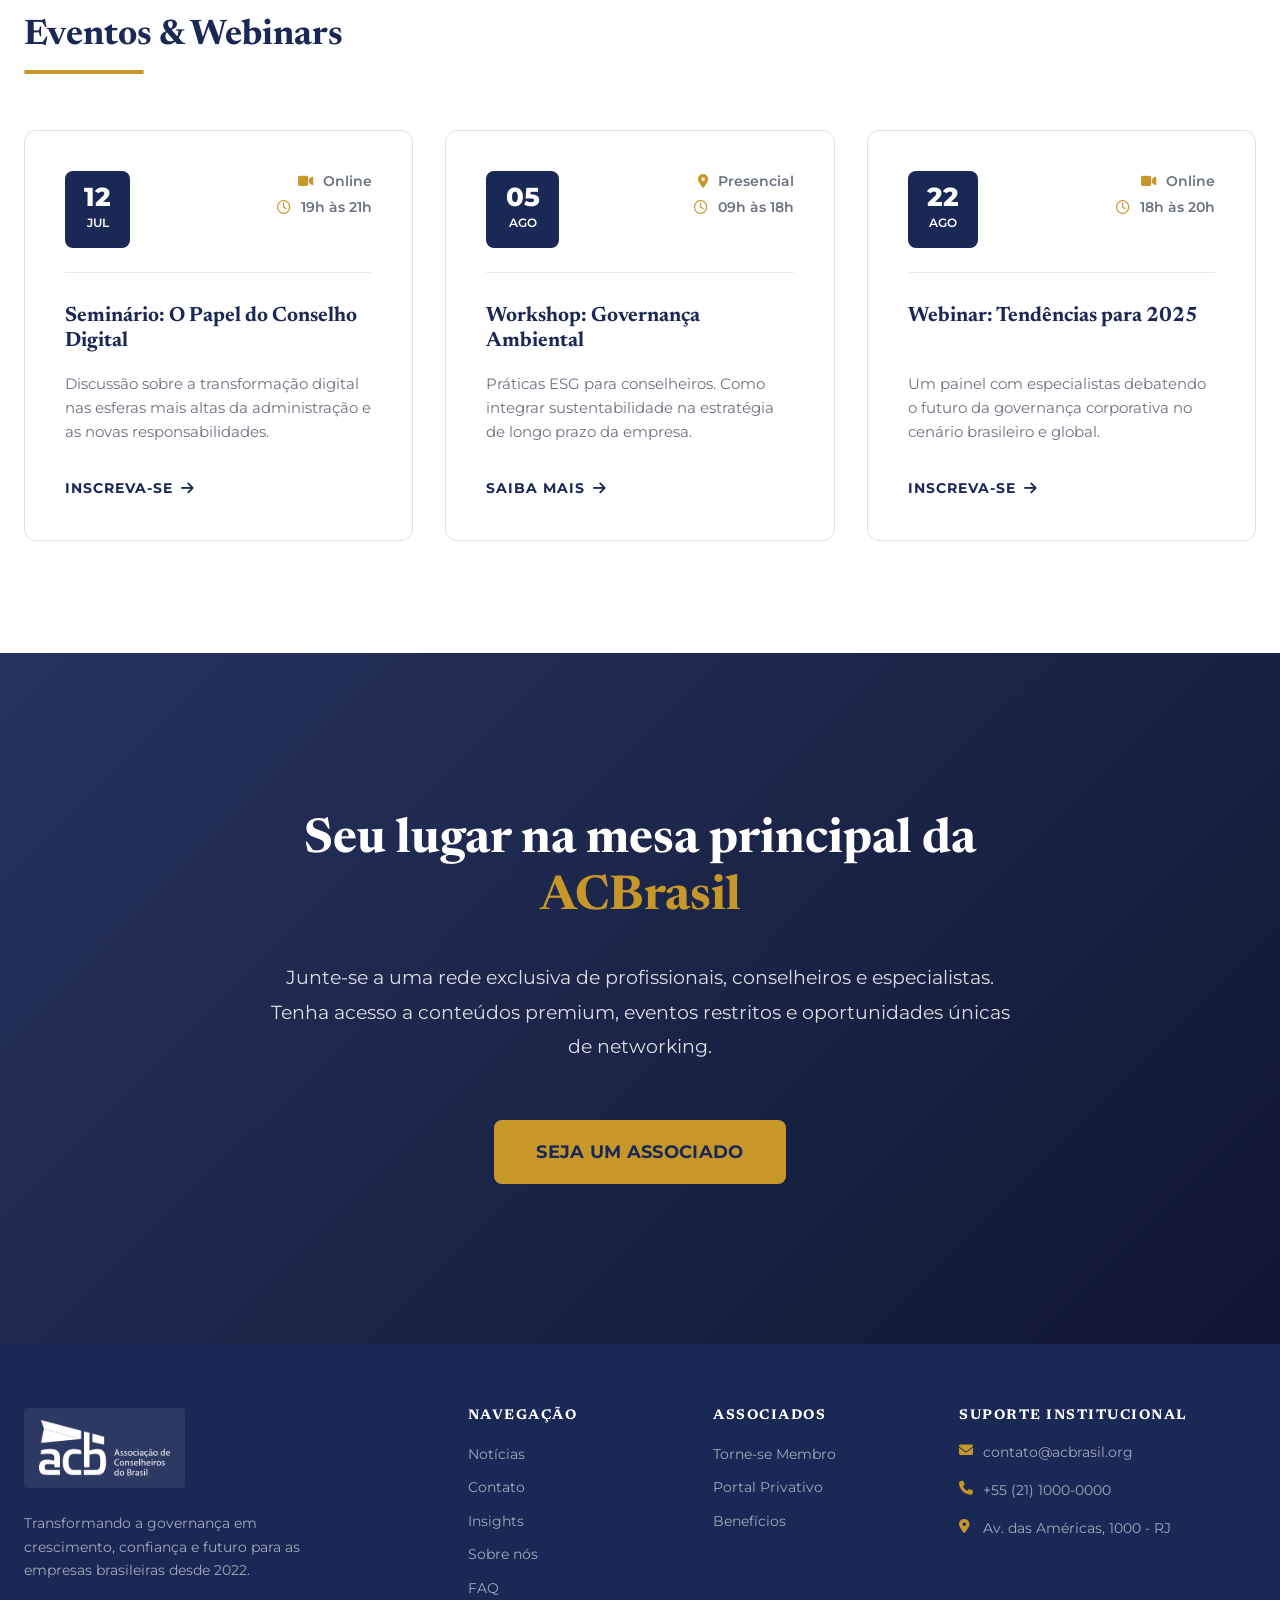
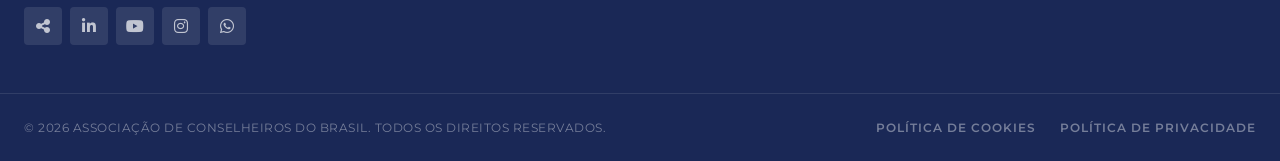
==== commit 47e0005a: "mudanças nas animações, padronização e centralização" ====
--- a/index.html
+++ b/index.html
@@ -5,15 +5,19 @@
     <meta charset="UTF-8">
     <meta name="viewport" content="width=device-width, initial-scale=1.0">
     <title>ACBrasil - Governança que transforma empresas</title>
-    
+    <link rel="icon" href="../images/favicon.ico" type="logo">
+
+
     <!-- fontes do google: inter e montserrat/newsreader (padronização) -->
-    <link rel="preconnect" href="https://fonts.googleapis.com">
-    <link rel="preconnect" href="https://fonts.gstatic.com" crossorigin>
-    <link href="https://fonts.googleapis.com/css2?family=Inter:wght@400;500;600;700;800&family=Newsreader:ital,wght@0,400;0,600;0,700;1,400;1,600&family=Montserrat:wght@300;400;500;600;700&display=swap" rel="stylesheet">
-    
+    <link rel="preconnect" href="https://fonts.googleapis.com" />
+    <link rel="preconnect" href="https://fonts.gstatic.com" crossorigin />
+    <link
+        href="https://fonts.googleapis.com/css2?family=Inter:wght@400;500;600;700;800&family=Newsreader:ital,wght@0,400;0,600;0,700;1,400;1,600&family=Montserrat:wght@300;400;500;600;700&display=swap"
+        rel="stylesheet" />
+
     <!-- ícones do font awesome -->
     <link rel="stylesheet" href="https://cdnjs.cloudflare.com/ajax/libs/font-awesome/6.5.1/css/all.min.css">
-    
+
     <!-- CSS padrão e específico -->
     <link rel="stylesheet" href="CSS/global.css">
     <link rel="stylesheet" href="CSS/style.css">
@@ -21,41 +25,34 @@
 
 <body>
 
-    <!-- ===== BARRA DE PROGRESSO DE SCROLL ===== -->
-    <div class="barra-progresso-scroll" id="barraProgressoScroll"></div>
-
-    <!-- ===== BARRA DE BUSCA GLOBAL ===== -->
-    <div class="busca-overlay" id="buscaOverlay" role="dialog" aria-label="Busca no site" aria-hidden="true">
+    <div id="buscaOverlay" class="busca-overlay" role="dialog" aria-label="Busca no site" aria-hidden="true">
         <div class="busca-container">
             <div class="busca-cabecalho">
-                <span class="busca-titulo">O que você procura?</span>
-                <button class="busca-fechar" id="buscaFechar" aria-label="Fechar busca">
+                <h2 class="busca-titulo">O que você procura?</h2>
+                <button id="buscaFechar" class="busca-fechar" aria-label="Fechar busca">
                     <i class="fa-solid fa-xmark"></i>
                 </button>
             </div>
             <div class="busca-campo-wrapper">
                 <i class="fa-solid fa-magnifying-glass busca-icone"></i>
-                <label for="buscaInput" class="sr-only">Barra de busca do site</label>
-                <input type="text" id="buscaInput" class="busca-campo" placeholder="Buscar páginas, conteúdos, associados..."
-                    autocomplete="off" />
-            </div>
-            <div class="busca-resultados" id="buscaResultados">
-                <p class="busca-dica">Digite para buscar páginas e conteúdos do site.</p>
+                <input type="text" id="buscaInput" class="busca-campo" placeholder="Digite para pesquisar...">
+            </div>
+            <div id="buscaResultados" class="busca-resultados">
+                <!-- Results via JS -->
             </div>
         </div>
     </div>
 
-    <!-- ===== NAVBAR ===== -->
-    <header class="cabecalho" id="cabecalho">
-        <nav class="navegacao" role="navigation" aria-label="Menu principal">
-
-            <!-- Logo -->
-            <a href="index.html" class="logo" aria-label="ACB - Página inicial">
-                <img src="images/logo.png" alt="ACB - Associação de Conselheiros do Brasil" class="logo-imagem">
+    <a href="#conteudo-principal" class="skip-link">Pular para o conteúdo principal</a>
+
+    <!-- ===== CABEÇALHO / NAVBAR ===== -->
+    <header id="cabecalho" class="cabecalho">
+        <nav class="navegacao">
+            <a href="index.html" class="logo" aria-label="Home ACB Brasil">
+                <img src="images/logo.png" alt="ACB Brasil" class="logo-imagem">
             </a>
 
-            <!-- Links de navegação (desktop) -->
-            <ul class="menu-lista" role="list">
+            <ul class="menu-lista">
                 <li class="menu-item"><a href="index.html" class="menu-link menu-link--ativo">Início</a></li>
                 <li class="menu-item"><a href="HTML/sobre.html" class="menu-link">Sobre nós</a></li>
                 <li class="menu-item"><a href="HTML/insights.html" class="menu-link">Insights</a></li>
@@ -63,30 +60,29 @@
                 <li class="menu-item"><a href="HTML/contato.html" class="menu-link">Contato</a></li>
             </ul>
 
-            <!-- Ações da navbar -->
             <div class="navbar-acoes">
-                <button class="btn-busca" id="btnBusca" aria-label="Abrir busca">
+                <button id="btnBusca" class="btn-busca" aria-label="Abrir busca">
                     <i class="fa-solid fa-magnifying-glass"></i>
                 </button>
                 <a href="HTML/associe-se.html" class="btn-area-associados">Área de Associados</a>
-                <button class="btn-menu-mobile" id="btnMenuMobile" aria-label="Abrir menu" aria-expanded="false">
+                <button id="btnMenuMobile" class="btn-menu-mobile" aria-label="Menu mobile" aria-expanded="false">
                     <span class="hamburguer-linha"></span>
                     <span class="hamburguer-linha"></span>
                     <span class="hamburguer-linha"></span>
                 </button>
             </div>
-
         </nav>
 
         <!-- Menu Mobile -->
-        <div class="menu-mobile" id="menuMobile" aria-hidden="true">
-            <ul class="menu-mobile-lista" role="list">
+        <div id="menuMobile" class="menu-mobile" aria-hidden="true">
+            <ul class="menu-mobile-lista">
                 <li><a href="index.html" class="menu-mobile-link">Início</a></li>
                 <li><a href="HTML/sobre.html" class="menu-mobile-link">Sobre nós</a></li>
                 <li><a href="HTML/insights.html" class="menu-mobile-link">Insights</a></li>
                 <li><a href="HTML/newsletter.html" class="menu-mobile-link">Notícias</a></li>
                 <li><a href="HTML/contato.html" class="menu-mobile-link">Contato</a></li>
-                <li><a href="HTML/associe-se.html" class="menu-mobile-link menu-mobile-link--destaque">Área de Associados</a></li>
+                <li><a href="HTML/associe-se.html" class="menu-mobile-link menu-mobile-link--destaque">Área de
+                        Associados</a></li>
             </ul>
         </div>
     </header>
@@ -94,17 +90,18 @@
     <!-- Seção Principal (Hero) -->
     <section class="hero-home">
         <div class="container hero-container">
-            <div class="hero-content">
+            <div class="hero-content animacao-entrada" data-delay="1">
                 <span class="hero-tag">Conselho de Excelência</span>
                 <h1>Governança que transforma empresas. Conselheiros que transformam o Brasil.</h1>
                 <p>O maior portal de governança corporativa do país. Conteúdo, eventos e networking para profissionais
                     que buscam impacto no conselho de administração.</p>
                 <div class="hero-buttons">
-                    <a href="HTML/newsletter.html" class="btn btn-secondary">Veja as novidades <i class="fas fa-arrow-right"></i></a>
-                    <a href="#" class="btn btn-outline">Eventos</a>
-                </div>
-            </div>
-            <div class="hero-image-wrapper">
+                    <a href="HTML/newsletter.html" class="btn btn--primary">Veja as novidades <i
+                            class="fas fa-arrow-right"></i></a>
+                    <a href="#" class="btn btn--outline">Eventos</a>
+                </div>
+            </div>
+            <div class="hero-image-wrapper animacao-entrada" data-delay="2">
                 <div class="hero-image-placeholder">
                     <img src="images/hero.png" alt="Governança Corporativa" class="placeholder-img">
                 </div>
@@ -114,12 +111,11 @@
             </div>
         </div>
         <!-- elementos de fundo decorativos -->
-        <div class="hero-bg-yellow"></div>
         <div class="hero-bg-map"></div>
     </section>
 
     <!-- Indicadores Econômicos -->
-    <section class="indicators-section">
+    <section class="indicators-section animacao-entrada" data-delay="1">
         <div class="container">
             <div class="indicators-header">
                 <h2>Indicadores Econômicos</h2>
@@ -139,53 +135,33 @@
     </section>
 
     <!-- Seção de Artigos -->
-    <section class="articles-section">
+    <section class="articles-section animacao-entrada" data-delay="1">
         <div class="container">
             <div class="section-header">
-                <h2>Artigos mais recentes</h2>
-                <a href="https://acbrasil.org.br/cms/c/noticias/" class="view-all" target="_blank">Ver todo o acervo <i
-                        class="fas fa-arrow-right"></i></a>
+                <div class="section-title-group">
+                    <h2>Artigos mais recentes</h2>
+                    <div class="section-title-bar"></div>
+                </div>
+                <a href="HTML/insights.html" class="view-all">Ver todos <i class="fas fa-chevron-right"></i></a>
             </div>
             <p class="section-subtitle">Acompanhe as últimas tendências e análises em governança.</p>
 
             <div class="articles-grid" id="articles-container">
-                <!-- Artigo destaque - skeleton -->
-                <article class="article-card featured loading-skeleton">
-                    <div class="article-image"></div>
-                    <div class="article-content">
-                        <div class="skeleton-line" style="width:60%;height:14px;margin-bottom:12px;"></div>
-                        <div class="skeleton-line" style="width:90%;height:22px;margin-bottom:12px;"></div>
-                        <div class="skeleton-line" style="width:100%;height:14px;margin-bottom:8px;"></div>
-                        <div class="skeleton-line" style="width:80%;height:14px;"></div>
-                    </div>
-                </article>
-                <!-- Artigos laterais - skeleton -->
-                <div class="articles-list">
-                    <article class="article-card small loading-skeleton">
-                        <div class="article-image"></div>
-                        <div class="article-content">
-                            <div class="skeleton-line" style="width:50%;height:12px;margin-bottom:8px;"></div>
-                            <div class="skeleton-line" style="width:90%;height:18px;margin-bottom:8px;"></div>
-                            <div class="skeleton-line" style="width:100%;height:12px;"></div>
-                        </div>
-                    </article>
-                    <article class="article-card small loading-skeleton">
-                        <div class="article-image"></div>
-                        <div class="article-content">
-                            <div class="skeleton-line" style="width:50%;height:12px;margin-bottom:8px;"></div>
-                            <div class="skeleton-line" style="width:90%;height:18px;margin-bottom:8px;"></div>
-                            <div class="skeleton-line" style="width:100%;height:12px;"></div>
-                        </div>
-                    </article>
-                </div>
+                <!-- Artigos injetados via JS -->
+                <div class="article-card loading-skeleton"></div>
+                <div class="article-card loading-skeleton"></div>
+                <div class="article-card loading-skeleton"></div>
             </div>
         </div>
     </section>
 
     <!-- parte mostrando os eventos -->
-    <section class="events-section bg-light">
+    <section class="events-section bg-light animacao-entrada" data-delay="1">
         <div class="container">
-            <h2>Eventos & Webinars</h2>
+            <div class="section-header--left">
+                <h2>Eventos & Webinars</h2>
+                <div class="section-title-bar"></div>
+            </div>
 
             <div class="events-grid">
                 <!-- primeiro evento -->
@@ -246,21 +222,20 @@
     </section>
 
     <!-- seção final chamando pra participar -->
-    <section class="cta-section">
+    <section class="cta-section animacao-entrada" data-delay="1">
         <div class="cta-overlay"></div>
         <div class="container cta-content">
             <h2>Seu lugar na mesa principal da <span class="highlight">ACBrasil</span></h2>
             <p>Junte-se a uma rede exclusiva de profissionais, conselheiros e especialistas. Tenha acesso a conteúdos
                 premium, eventos restritos e oportunidades únicas de networking.</p>
-            <a href="HTML/associe-se.html" class="btn btn-yellow">Seja um Associado</a>
-        </div>
-    </section>
-
-    <!-- rodapé da página -->
+            <a href="HTML/associe-se.html" class="btn btn--accent btn-yellow">Seja um Associado</a>
+        </div>
+    </section>
+
+
+    <!-- ===== RODAPÉ ===== -->
     <footer class="rodape">
-
         <div class="rodape-principal">
-
             <!-- Coluna de identidade -->
             <div class="rodape-identidade">
                 <a href="index.html" class="logo logo--rodape" aria-label="ACB - Página inicial">
@@ -268,22 +243,23 @@
                         class="logo-imagem logo-imagem--rodape" />
                 </a>
                 <p class="rodape-descricao">
-                    Governança que transforma empresas.<br>Conselheiros que transformam o Brasil.
+                    Transformando a governança em crescimento, confiança e futuro para as empresas brasileiras desde
+                    2022.
                 </p>
                 <div class="rodape-redes-sociais">
                     <a href="#" class="rede-social-link" aria-label="Compartilhar">
                         <i class="fa-solid fa-share-nodes"></i>
                     </a>
-                    <a href="https://www.linkedin.com/company/associacao-de-conselheiros-do-brasil/" class="rede-social-link"
-                        aria-label="LinkedIn" target="_blank" rel="noopener noreferrer">
+                    <a href="https://www.linkedin.com/company/associacao-de-conselheiros-do-brasil/"
+                        class="rede-social-link" aria-label="LinkedIn" target="_blank" rel="noopener noreferrer">
                         <i class="fa-brands fa-linkedin-in"></i>
                     </a>
-                    <a href="https://www.youtube.com/@acbrasil" class="rede-social-link" aria-label="YouTube" target="_blank"
-                        rel="noopener noreferrer">
+                    <a href="https://www.youtube.com/@acbrasil" class="rede-social-link" aria-label="YouTube"
+                        target="_blank" rel="noopener noreferrer">
                         <i class="fa-brands fa-youtube"></i>
                     </a>
-                    <a href="https://www.instagram.com/acbrasil.oficial/" class="rede-social-link" aria-label="Instagram"
-                        target="_blank" rel="noopener noreferrer">
+                    <a href="https://www.instagram.com/acbrasil.oficial/" class="rede-social-link"
+                        aria-label="Instagram" target="_blank" rel="noopener noreferrer">
                         <i class="fa-brands fa-instagram"></i>
                     </a>
                     <a href="#" class="rede-social-link" aria-label="WhatsApp">
@@ -332,7 +308,6 @@
                     </li>
                 </ul>
             </div>
-
         </div>
 
         <!-- Rodapé inferior -->
@@ -343,24 +318,8 @@
                 <a href="#" class="rodape-politica-link">Política de Privacidade</a>
             </div>
         </div>
-
     </footer>
 
-    <!-- ===== TOAST DE NOTIFICAÇÃO ===== -->
-    <div class="toast" id="toast" role="alert" aria-live="assertive" aria-hidden="true">
-        <i class="toast-icone fa-solid fa-circle-check"></i>
-        <span class="toast-mensagem"></span>
-    </div>
-
-    <!-- VLibras -->
-    <div vw class="enabled">
-        <div vw-access-button class="active"></div>
-        <div vw-plugin-wrapper>
-            <div class="vw-plugin-top-wrapper"></div>
-        </div>
-    </div>
-
-    <script src="https://vlibras.gov.br/app/vlibras-plugin.js"></script>
     <script src="JS/global.js"></script>
     <script src="JS/script.js"></script>
 </body>
--- a/CSS/global.css
+++ b/CSS/global.css
@@ -11,71 +11,77 @@
    -------------------------------------------------------------------------- */
 :root {
   /* Cores principais */
-  --cor-azul-escuro:    #1a2856;
-  --cor-azul-medio:     #1e3375;
-  --cor-dourado:        #c8972a;
-  --cor-dourado-claro:  #e6b23a;
-  --cor-dourado-hover:  #f0c84a;
-  --cor-branco:         #ffffff;
-  --cor-cinza-claro:    #f5f6fa;
-  --cor-cinza-medio:    #e8eaf0;
-  --cor-cinza-texto:    #6b7280;
-  --cor-texto-escuro:   #1a2333;
-  --cor-borda:          #dce0ec;
-  --cor-erro:           #dc2626;
-  --cor-sucesso:        #16a34a;
+  --cor-azul-escuro: #1a2856;
+  --cor-azul-medio: #1e3375;
+  --cor-dourado: #c8972a;
+  --cor-dourado-claro: #e6b23a;
+  --cor-dourado-hover: #f0c84a;
+  --cor-branco: #ffffff;
+  --cor-cinza-claro: #f5f6fa;
+  --cor-cinza-medio: #e8eaf0;
+  --cor-cinza-texto: #6b7280;
+  --cor-texto-escuro: #1a2333;
+  --cor-borda: #dce0ec;
+  --cor-erro: #dc2626;
+  --cor-sucesso: #16a34a;
 
   /* Tipografia */
-  --fonte-titulo:       'Newsreader', Georgia, serif;
-  --fonte-texto:        'Montserrat', sans-serif;
+  --fonte-titulo: 'Newsreader', Georgia, serif;
+  --fonte-texto: 'Montserrat', sans-serif;
 
   /* Tamanhos de fonte */
-  --texto-xs:    0.75rem;
-  --texto-sm:    0.875rem;
-  --texto-base:  1rem;
-  --texto-md:    1.125rem;
-  --texto-lg:    1.25rem;
-  --texto-xl:    1.5rem;
-  --texto-2xl:   2rem;
-  --texto-3xl:   2.5rem;
-  --texto-4xl:   3.25rem;
+  --texto-xs: 0.75rem;
+  --texto-sm: 0.875rem;
+  --texto-base: 1rem;
+  --texto-md: 1.125rem;
+  --texto-lg: 1.25rem;
+  --texto-xl: 1.5rem;
+  --texto-2xl: 2rem;
+  --texto-3xl: 2.5rem;
+  --texto-4xl: 3.25rem;
 
   /* Espaçamentos */
-  --espaco-xs:   0.25rem;
-  --espaco-sm:   0.5rem;
-  --espaco-md:   1rem;
-  --espaco-lg:   1.5rem;
-  --espaco-xl:   2rem;
-  --espaco-2xl:  3rem;
-  --espaco-3xl:  4rem;
-  --espaco-4xl:  6rem;
+  --espaco-xs: 0.25rem;
+  --espaco-sm: 0.5rem;
+  --espaco-md: 1rem;
+  --espaco-lg: 1.5rem;
+  --espaco-xl: 2rem;
+  --espaco-2xl: 3rem;
+  --espaco-3xl: 4rem;
+  --espaco-4xl: 6rem;
 
   /* Bordas */
-  --raio-sm:     4px;
-  --raio-md:     8px;
-  --raio-lg:     12px;
-  --raio-xl:     20px;
-  --raio-full:   9999px;
+  --raio-sm: 4px;
+  --raio-md: 8px;
+  --raio-lg: 12px;
+  --raio-xl: 20px;
+  --raio-full: 9999px;
 
   /* Sombras */
-  --sombra-sm:   0 1px 3px rgba(26,40,86,0.08), 0 1px 2px rgba(26,40,86,0.04);
-  --sombra-md:   0 4px 16px rgba(26,40,86,0.10), 0 2px 4px rgba(26,40,86,0.06);
-  --sombra-lg:   0 10px 40px rgba(26,40,86,0.14), 0 4px 12px rgba(26,40,86,0.08);
-  --sombra-xl:   0 20px 60px rgba(26,40,86,0.18), 0 8px 20px rgba(26,40,86,0.10);
+  --sombra-sm: 0 1px 3px rgba(26, 40, 86, 0.08), 0 1px 2px rgba(26, 40, 86, 0.04);
+  --sombra-md: 0 4px 16px rgba(26, 40, 86, 0.10), 0 2px 4px rgba(26, 40, 86, 0.06);
+  --sombra-lg: 0 10px 40px rgba(26, 40, 86, 0.14), 0 4px 12px rgba(26, 40, 86, 0.08);
+  --sombra-xl: 0 20px 60px rgba(26, 40, 86, 0.18), 0 8px 20px rgba(26, 40, 86, 0.10);
 
   /* Transições */
-  --transicao-rapida:  150ms ease;
-  --transicao-media:   300ms cubic-bezier(0.4, 0, 0.2, 1);
-  --transicao-lenta:   500ms cubic-bezier(0.4, 0, 0.2, 1);
+  --transicao-rapida: 150ms ease;
+  --transicao-media: 300ms cubic-bezier(0.4, 0, 0.2, 1);
+  --transicao-lenta: 500ms cubic-bezier(0.4, 0, 0.2, 1);
 
   /* Navbar */
   --altura-navbar: 80px;
+
+  /* Layout */
+  --largura-max: 1280px;
+  --section-padding: var(--espaco-4xl) 0;
 }
 
 /* --------------------------------------------------------------------------
    2. RESET & BASE
    -------------------------------------------------------------------------- */
-*, *::before, *::after {
+*,
+*::before,
+*::after {
   box-sizing: border-box;
   margin: 0;
   padding: 0;
@@ -97,6 +103,19 @@
   -webkit-font-smoothing: antialiased;
 }
 
+/* Tipografia Global para Títulos */
+h1,
+h2,
+h3,
+h4,
+h5,
+h6 {
+  font-family: var(--fonte-titulo);
+  color: var(--cor-azul-escuro);
+  line-height: 1.2;
+  font-weight: 700;
+}
+
 img {
   max-width: 100%;
   display: block;
@@ -118,7 +137,9 @@
   font-family: var(--fonte-texto);
 }
 
-input, select, textarea {
+input,
+select,
+textarea {
   font-family: var(--fonte-texto);
 }
 
@@ -150,59 +171,239 @@
 }
 
 /* --------------------------------------------------------------------------
-   4. ANIMAÇÕES UTILITÁRIAS GLOBAIS
+   4. COMPONENTES GLOBAIS (Botões, Containers, Seções)
+   -------------------------------------------------------------------------- */
+
+/* Container Centralizado */
+.container {
+  max-width: var(--largura-max);
+  margin: 0 auto;
+  padding: 0 var(--espaco-lg);
+  width: 100%;
+}
+
+/* Seção Padrão */
+.section {
+  padding: var(--section-padding);
+}
+
+/* Botão Base */
+.btn {
+  display: inline-flex;
+  align-items: center;
+  justify-content: center;
+  gap: var(--espaco-sm);
+  padding: 0.85rem 2rem;
+  border-radius: var(--raio-sm);
+  font-family: var(--fonte-texto);
+  font-size: var(--texto-sm);
+  font-weight: 600;
+  letter-spacing: 0.3px;
+  text-transform: uppercase;
+  cursor: pointer;
+  border: 2px solid transparent;
+  transition: all var(--transicao-media);
+  text-decoration: none;
+  white-space: nowrap;
+}
+
+.btn:hover {
+  transform: translateY(-2px);
+  box-shadow: var(--sombra-md);
+}
+
+.btn:active {
+  transform: translateY(0);
+}
+
+/* Variantes de Botão */
+.btn--primary {
+  background-color: var(--cor-azul-escuro);
+  color: var(--cor-branco);
+}
+
+.btn--primary:hover {
+  background-color: var(--cor-azul-medio);
+}
+
+.btn--accent {
+  background-color: var(--cor-dourado);
+  color: var(--cor-azul-escuro);
+}
+
+.btn--accent:hover {
+  background-color: var(--cor-dourado-hover);
+  box-shadow: 0 4px 20px rgba(200, 151, 42, 0.4);
+}
+
+.btn--outline {
+  background-color: transparent;
+  border-color: var(--cor-azul-escuro);
+  color: var(--cor-azul-escuro);
+}
+
+.btn--outline:hover {
+  background-color: var(--cor-azul-escuro);
+  color: var(--cor-branco);
+}
+
+.btn--ghost {
+  background-color: transparent;
+  color: var(--cor-azul-escuro);
+  padding-left: 0;
+  padding-right: 0;
+}
+
+.btn--ghost:hover {
+  color: var(--cor-dourado);
+  box-shadow: none;
+  transform: translateX(4px);
+}
+
+/* --------------------------------------------------------------------------
+   5. ANIMAÇÕES UTILITÁRIAS GLOBAIS
    -------------------------------------------------------------------------- */
 @keyframes deslizarCima {
-  from { opacity: 0; transform: translateY(40px); }
-  to   { opacity: 1; transform: translateY(0); }
+  from {
+    opacity: 0;
+    transform: translateY(40px);
+  }
+
+  to {
+    opacity: 1;
+    transform: translateY(0);
+  }
 }
 
 @keyframes deslizarEsquerda {
-  from { opacity: 0; transform: translateX(-30px); }
-  to   { opacity: 1; transform: translateX(0); }
+  from {
+    opacity: 0;
+    transform: translateX(-30px);
+  }
+
+  to {
+    opacity: 1;
+    transform: translateX(0);
+  }
 }
 
 @keyframes deslizarDireita {
-  from { opacity: 0; transform: translateX(30px); }
-  to   { opacity: 1; transform: translateX(0); }
+  from {
+    opacity: 0;
+    transform: translateX(30px);
+  }
+
+  to {
+    opacity: 1;
+    transform: translateX(0);
+  }
 }
 
 @keyframes aparecer {
-  from { opacity: 0; }
-  to   { opacity: 1; }
+  from {
+    opacity: 0;
+  }
+
+  to {
+    opacity: 1;
+  }
 }
 
 @keyframes pulsarDourado {
-  0%, 100% { box-shadow: 0 0 0 0 rgba(200, 151, 42, 0.4); }
-  50%       { box-shadow: 0 0 0 8px rgba(200, 151, 42, 0); }
+
+  0%,
+  100% {
+    box-shadow: 0 0 0 0 rgba(200, 151, 42, 0.4);
+  }
+
+  50% {
+    box-shadow: 0 0 0 8px rgba(200, 151, 42, 0);
+  }
 }
 
 @keyframes girarEntrada {
-  from { opacity: 0; transform: rotate(-5deg) scale(0.95); }
-  to   { opacity: 1; transform: rotate(0deg) scale(1); }
+  from {
+    opacity: 0;
+    transform: rotate(-5deg) scale(0.95);
+  }
+
+  to {
+    opacity: 1;
+    transform: rotate(0deg) scale(1);
+  }
 }
 
 /* Animações exclusivas da navbar */
 @keyframes navbarDescer {
-  from { opacity: 0; transform: translateY(-100%); }
-  to   { opacity: 1; transform: translateY(0); }
+  from {
+    opacity: 0;
+    transform: translateY(-100%);
+  }
+
+  to {
+    opacity: 1;
+    transform: translateY(0);
+  }
 }
 
 @keyframes navItemAparecer {
-  from { opacity: 0; transform: translateY(-12px); }
-  to   { opacity: 1; transform: translateY(0); }
+  from {
+    opacity: 0;
+    transform: translateY(-12px);
+  }
+
+  to {
+    opacity: 1;
+    transform: translateY(0);
+  }
 }
 
 @keyframes logoPulsar {
-  0%   { opacity: 0; transform: scale(0.8) rotate(-4deg); }
-  60%  { opacity: 1; transform: scale(1.06) rotate(1deg); }
-  100% { opacity: 1; transform: scale(1) rotate(0deg); }
+  0% {
+    opacity: 0;
+    transform: scale(0.8) rotate(-4deg);
+  }
+
+  60% {
+    opacity: 1;
+    transform: scale(1.06) rotate(1deg);
+  }
+
+  100% {
+    opacity: 1;
+    transform: scale(1) rotate(0deg);
+  }
 }
 
 /* Barra de progresso de scroll */
 @keyframes barraEntrada {
-  from { opacity: 0; }
-  to   { opacity: 1; }
+  from {
+    opacity: 0;
+  }
+
+  to {
+    opacity: 1;
+  }
+}
+
+/* 5.1 SKELETON LOADING (Centralizado) */
+.loading-skeleton,
+.skeleton {
+  background: linear-gradient(90deg, #f0f2f5 25%, #e8eaf0 50%, #f0f2f5 75%);
+  background-size: 200% 100%;
+  animation: skeleton-loading 1.5s infinite linear;
+  border-radius: var(--raio-md);
+  min-height: 1.2em;
+}
+
+@keyframes skeleton-loading {
+  0% {
+    background-position: 200% 0;
+  }
+
+  100% {
+    background-position: -200% 0;
+  }
 }
 
 /* Classe utilitária: revela elementos ao entrar na viewport (controlada via JS) */
@@ -212,10 +413,21 @@
   transition: opacity 0.7s ease, transform 0.7s ease;
 }
 
-.animacao-entrada[data-delay="1"] { transition-delay: 0.1s; }
-.animacao-entrada[data-delay="2"] { transition-delay: 0.2s; }
-.animacao-entrada[data-delay="3"] { transition-delay: 0.35s; }
-.animacao-entrada[data-delay="4"] { transition-delay: 0.5s; }
+.animacao-entrada[data-delay="1"] {
+  transition-delay: 0.1s;
+}
+
+.animacao-entrada[data-delay="2"] {
+  transition-delay: 0.2s;
+}
+
+.animacao-entrada[data-delay="3"] {
+  transition-delay: 0.35s;
+}
+
+.animacao-entrada[data-delay="4"] {
+  transition-delay: 0.5s;
+}
 
 .animacao-entrada.visivel {
   opacity: 1;
@@ -254,8 +466,8 @@
   -webkit-backdrop-filter: blur(12px);
   border-bottom: 1px solid transparent;
   transition: border-color var(--transicao-media),
-              box-shadow var(--transicao-media),
-              background var(--transicao-media);
+    box-shadow var(--transicao-media),
+    background var(--transicao-media);
   animation: navbarDescer 0.5s cubic-bezier(0.22, 1, 0.36, 1) both;
 }
 
@@ -272,23 +484,34 @@
   height: 100%;
   max-width: 1280px;
   margin: 0 auto;
-  
+
   gap: var(--espaco-xl);
 }
 
 /* --- Logo --- */
 .logo-imagem {
+  height: var(--altura-navbar);
+  width: auto;
+  display: block;
+  object-fit: contain;
+  background: var(--cor-azul-escuro);
+  padding: 9px 17px;
+}
+
+.logo-imagem--rodape {
   height: 80px;
   width: auto;
   display: block;
-  background: var(--cor-azul-escuro);
-  padding: 6px 10px;
-
-}
-
-.logo-imagem--rodape {
-  height: 40px;
-  filter: brightness(0) invert(1); /* deixa branco no rodapé escuro */
+  filter: brightness(0) invert(1);
+  /* deixa branco no rodapé escuro */
+  background: rgba(255, 255, 255, 0.08);
+  padding: 12px 15px;
+  border-radius: var(--raio-sm);
+  transition: background var(--transicao-rapida);
+}
+
+.logo-imagem--rodape:hover {
+  background: rgba(255, 255, 255, 0.12);
 }
 
 
@@ -300,11 +523,25 @@
 }
 
 /* Stagger de entrada dos itens do menu ao carregar a página */
-.menu-item:nth-child(1) { animation: navItemAparecer 0.5s ease 0.45s both; }
-.menu-item:nth-child(2) { animation: navItemAparecer 0.5s ease 0.55s both; }
-.menu-item:nth-child(3) { animation: navItemAparecer 0.5s ease 0.65s both; }
-.menu-item:nth-child(4) { animation: navItemAparecer 0.5s ease 0.75s both; }
-.menu-item:nth-child(5) { animation: navItemAparecer 0.5s ease 0.85s both; }
+.menu-item:nth-child(1) {
+  animation: navItemAparecer 0.5s ease 0.45s both;
+}
+
+.menu-item:nth-child(2) {
+  animation: navItemAparecer 0.5s ease 0.55s both;
+}
+
+.menu-item:nth-child(3) {
+  animation: navItemAparecer 0.5s ease 0.65s both;
+}
+
+.menu-item:nth-child(4) {
+  animation: navItemAparecer 0.5s ease 0.75s both;
+}
+
+.menu-item:nth-child(5) {
+  animation: navItemAparecer 0.5s ease 0.85s both;
+}
 
 .menu-link {
   font-size: var(--texto-sm);
@@ -365,8 +602,8 @@
   color: var(--cor-azul-escuro);
   font-size: var(--texto-base);
   transition: background var(--transicao-rapida),
-              color var(--transicao-rapida),
-              transform var(--transicao-media);
+    color var(--transicao-rapida),
+    transform var(--transicao-media);
   animation: navItemAparecer 0.5s ease 0.95s both;
 }
 
@@ -387,8 +624,8 @@
   border-radius: var(--raio-sm);
   letter-spacing: 0.3px;
   transition: background var(--transicao-media),
-              transform var(--transicao-rapida),
-              box-shadow var(--transicao-media);
+    transform var(--transicao-rapida),
+    box-shadow var(--transicao-media);
   animation: navItemAparecer 0.5s ease 1.05s both;
 }
 
@@ -422,8 +659,8 @@
   background: var(--cor-azul-escuro);
   border-radius: var(--raio-full);
   transition: transform var(--transicao-media),
-              opacity var(--transicao-rapida),
-              width var(--transicao-media);
+    opacity var(--transicao-rapida),
+    width var(--transicao-media);
   transform-origin: center;
 }
 
@@ -472,8 +709,8 @@
   color: var(--cor-azul-escuro);
   border-radius: var(--raio-md);
   transition: background var(--transicao-rapida),
-              color var(--transicao-rapida),
-              transform var(--transicao-rapida);
+    color var(--transicao-rapida),
+    transform var(--transicao-rapida);
 }
 
 .menu-mobile-link:hover {
@@ -561,8 +798,8 @@
   align-items: center;
   justify-content: center;
   transition: background var(--transicao-rapida),
-              color var(--transicao-rapida),
-              transform var(--transicao-media);
+    color var(--transicao-rapida),
+    transform var(--transicao-media);
 }
 
 .busca-fechar:hover {
@@ -698,7 +935,7 @@
 .rodape {
   background: var(--cor-azul-escuro);
   color: var(--cor-branco);
-  
+
 }
 
 .rodape-principal {
@@ -716,18 +953,11 @@
   gap: var(--espaco-lg);
 }
 
-.logo-imagem--rodape {
-  height: 50px;
-  width: auto;
-  display: block;
-  background: rgba(255, 255, 255, 0.08);
-  padding: 6px 10px;
-  border-radius: var(--raio-sm);
-}
+
 
 .rodape-descricao {
   font-size: var(--texto-sm);
-  color: rgba(255,255,255,0.6);
+  color: rgba(255, 255, 255, 0.6);
   line-height: 1.7;
   max-width: 280px;
 }
@@ -742,15 +972,15 @@
   width: 38px;
   height: 38px;
   border-radius: var(--raio-sm);
-  background: rgba(255,255,255,0.1);
+  background: rgba(255, 255, 255, 0.1);
   display: flex;
   align-items: center;
   justify-content: center;
   font-size: var(--texto-base);
-  color: rgba(255,255,255,0.7);
+  color: rgba(255, 255, 255, 0.7);
   transition: background var(--transicao-media),
-              color var(--transicao-rapida),
-              transform var(--transicao-media);
+    color var(--transicao-rapida),
+    transform var(--transicao-media);
 }
 
 .rede-social-link:hover {
@@ -776,7 +1006,7 @@
 
 .rodape-link {
   font-size: var(--texto-sm);
-  color: rgba(255,255,255,0.6);
+  color: rgba(255, 255, 255, 0.6);
   transition: color var(--transicao-rapida), padding-left var(--transicao-media);
 }
 
@@ -805,11 +1035,11 @@
 
 .rodape-texto {
   font-size: var(--texto-sm);
-  color: rgba(255,255,255,0.6);
+  color: rgba(255, 255, 255, 0.6);
 }
 
 .rodape-inferior {
-  border-top: 1px solid rgba(255,255,255,0.1);
+  border-top: 1px solid rgba(255, 255, 255, 0.1);
   max-width: 1280px;
   margin: 0 auto;
   padding: var(--espaco-lg) var(--espaco-lg);
@@ -822,7 +1052,7 @@
 
 .rodape-direitos {
   font-size: var(--texto-xs);
-  color: rgba(255,255,255,0.4);
+  color: rgba(255, 255, 255, 0.4);
   letter-spacing: 0.5px;
   text-transform: uppercase;
 }
@@ -839,7 +1069,7 @@
   font-weight: 600;
   letter-spacing: 1px;
   text-transform: uppercase;
-  color: rgba(255,255,255,0.4);
+  color: rgba(255, 255, 255, 0.4);
   transition: color var(--transicao-rapida);
 }
 
@@ -878,8 +1108,13 @@
   pointer-events: all;
 }
 
-.toast.toast--sucesso { background: var(--cor-sucesso); }
-.toast.toast--erro    { background: var(--cor-erro); }
+.toast.toast--sucesso {
+  background: var(--cor-sucesso);
+}
+
+.toast.toast--erro {
+  background: var(--cor-erro);
+}
 
 .toast-icone {
   font-size: var(--texto-md);
@@ -904,9 +1139,17 @@
    11. RESPONSIVIDADE GLOBAL — DESKTOP MÉDIO (≥ 768px)
    -------------------------------------------------------------------------- */
 @media (min-width: 768px) {
-  .menu-lista         { display: flex; }
-  .btn-area-associados { display: inline-flex; }
-  .btn-menu-mobile    { display: none; }
+  .menu-lista {
+    display: flex;
+  }
+
+  .btn-area-associados {
+    display: inline-flex;
+  }
+
+  .btn-menu-mobile {
+    display: none;
+  }
 }
 
 /* --------------------------------------------------------------------------
@@ -931,7 +1174,10 @@
    14. PREFERÊNCIA DE MOVIMENTO REDUZIDO
    -------------------------------------------------------------------------- */
 @media (prefers-reduced-motion: reduce) {
-  *, *::before, *::after {
+
+  *,
+  *::before,
+  *::after {
     animation-duration: 0.01ms !important;
     transition-duration: 0.01ms !important;
   }
--- a/CSS/style.css
+++ b/CSS/style.css
@@ -3,18 +3,13 @@
    Usa os tokens definidos em global.css
    ========================================================================== */
 
-/* Tipografia Base para a Home */
-h1,
-h2,
-h3,
-h4 {
-    font-family: var(--fonte-titulo);
-    color: var(--cor-azul-escuro);
-    line-height: 1.1;
-    font-weight: 700;
-}
-
-/* Placeholder Images Styling */
+/* Tipografia Base para a Home - Especializações se necessário */
+h1 {
+    font-size: clamp(2.5rem, 5vw, 3.5rem);
+    letter-spacing: -0.03em;
+}
+
+/* Estilização de Imagens de Marcador (Placeholder) */
 .placeholder-img {
     background-color: var(--cor-cinza-medio);
     display: flex;
@@ -30,75 +25,27 @@
 }
 
 /* ==========================================================================
-   Botões (Home)
-   ========================================================================== */
-.btn {
-    display: inline-flex;
-    align-items: center;
-    justify-content: center;
-    padding: 0.85rem 2rem;
-    border-radius: var(--raio-sm);
-    font-weight: 600;
-    cursor: pointer;
-    transition: all var(--transicao-media);
-    border: none;
-    gap: 0.6rem;
-    font-size: 0.95rem;
-    font-family: var(--fonte-texto);
-    letter-spacing: 0.3px;
-}
-
-.btn-secondary {
-    background-color: var(--cor-azul-escuro);
-    color: var(--cor-branco);
-}
-
-.btn-secondary:hover {
-    background-color: var(--cor-azul-medio);
-    transform: translateY(-2px);
-    box-shadow: var(--sombra-md);
-}
-
-.btn-outline {
-    background-color: transparent;
-    color: var(--cor-azul-escuro);
-    border: 2px solid var(--cor-azul-escuro);
-}
-
-.btn-outline:hover {
-    background-color: var(--cor-azul-escuro);
-    color: var(--cor-branco);
-}
-
+   Botões (Home) - Especializações se necessário
+   ========================================================================== */
 .btn-yellow {
-    background-color: var(--cor-dourado);
-    color: var(--cor-azul-escuro);
+    /* Especialização para o botão grande da home */
     padding: 1rem 2.5rem;
     font-size: 1.1rem;
     border-radius: var(--raio-md);
     font-weight: 700;
 }
 
-.btn-yellow:hover {
-    background-color: var(--cor-dourado-hover);
-    transform: translateY(-2px);
-    box-shadow: 0 4px 20px rgba(200, 151, 42, 0.4);
-}
-
-/* ==========================================================================
-   Hero Section (Home)
+/* ==========================================================================
+   Seção Destaque (Hero) - Home
    ========================================================================== */
 .hero-home {
     background-color: var(--cor-branco);
-    padding: 10rem 0 8rem;
+    padding: calc(var(--altura-navbar) + 6rem) 0 8rem;
     position: relative;
     overflow: hidden;
-    margin-top: var(--altura-navbar);
 }
 
 .hero-home .container {
-    max-width: 1280px;
-    margin: 0 auto;
     padding: 0 var(--espaco-lg);
 }
 
@@ -198,18 +145,6 @@
     line-height: 1.5;
     margin: 0;
     font-family: var(--fonte-titulo);
-}
-
-.hero-bg-yellow {
-    position: absolute;
-    top: -150px;
-    right: -150px;
-    width: 600px;
-    height: 600px;
-    background-color: rgba(200, 151, 42, 0.08);
-    border-radius: 50%;
-    z-index: 0;
-    pointer-events: none;
 }
 
 .hero-bg-map {
@@ -236,8 +171,6 @@
 }
 
 .indicators-section .container {
-    max-width: 1280px;
-    margin: 0 auto;
     padding: 0 var(--espaco-lg);
 }
 
@@ -332,20 +265,31 @@
 }
 
 .articles-section .container {
-    max-width: 1280px;
-    margin: 0 auto;
     padding: 0 var(--espaco-lg);
 }
 
 .section-header {
     display: flex;
     justify-content: space-between;
-    align-items: flex-end;
+    align-items: flex-start;
 }
 
 .section-header h2 {
     font-size: 2.2rem;
-    margin-bottom: 0.5rem;
+    margin-bottom: 0;
+}
+
+.section-title-group {
+    display: flex;
+    flex-direction: column;
+    gap: 0.8rem;
+}
+
+.section-title-bar {
+    width: 120px;
+    height: 4px;
+    background: var(--cor-dourado);
+    border-radius: var(--raio-full);
 }
 
 .section-subtitle {
@@ -364,6 +308,7 @@
     align-items: center;
     gap: 8px;
     transition: color var(--transicao-rapida);
+    margin-top: 0.5rem;
 }
 
 .view-all:hover {
@@ -372,7 +317,7 @@
 
 .articles-grid {
     display: grid;
-    grid-template-columns: 1.4fr 0.6fr;
+    grid-template-columns: repeat(3, 1fr);
     gap: 2.5rem;
 }
 
@@ -381,17 +326,22 @@
     border-radius: var(--raio-lg);
     overflow: hidden;
     box-shadow: var(--sombra-sm);
+    border: 1px solid var(--cor-borda);
     transition: all var(--transicao-media);
+    display: flex;
+    flex-direction: column;
 }
 
 .article-card:hover {
     transform: translateY(-8px);
     box-shadow: var(--sombra-lg);
+    border-color: var(--cor-dourado);
 }
 
 .article-image {
     display: block;
     width: 100%;
+    aspect-ratio: 16 / 9;
     overflow: hidden;
 }
 
@@ -407,12 +357,11 @@
     transform: scale(1.08);
 }
 
-.article-card.featured .article-image {
-    aspect-ratio: 16 / 10;
-}
-
 .article-content {
     padding: 2.5rem;
+    flex: 1;
+    display: flex;
+    flex-direction: column;
 }
 
 .category {
@@ -428,10 +377,6 @@
     letter-spacing: 1px;
 }
 
-.featured .article-content h3 {
-    font-size: 2rem;
-    margin-bottom: 1.2rem;
-}
 
 .article-content h3 {
     color: var(--cor-azul-escuro);
@@ -444,92 +389,30 @@
     margin-bottom: 1.2rem;
 }
 
-.article-card .date {
-    color: var(--cor-cinza-texto);
-    font-size: 0.8rem;
-    font-weight: 600;
-    text-transform: uppercase;
-    letter-spacing: 0.5px;
-    display: block;
-    margin-bottom: 0.5rem;
-}
-
-.article-card .author {
-    display: flex;
-    align-items: center;
-    gap: 0.75rem;
-    margin-top: 1rem;
-}
-
-.article-card .author-avatar {
-    width: 40px;
-    height: 40px;
-    border-radius: 50%;
-    object-fit: cover;
-    flex-shrink: 0;
-}
-
-.article-card .author span {
-    font-size: 0.9rem;
-    font-weight: 600;
-    color: var(--cor-azul-escuro);
-}
-
-.articles-list {
-    display: flex;
-    flex-direction: column;
-    gap: 2rem;
-}
-
-.article-card.small {
-    display: flex;
-    flex-direction: row;
-    align-items: stretch;
-    min-height: 160px;
-}
-
-.article-card.small .article-image {
-    width: 38%;
-    flex-shrink: 0;
-    align-self: stretch;
-}
-
-.article-card.small .article-image img {
-    height: 100%;
-}
-
-.article-card.small .article-content {
-    padding: 1.5rem;
-    display: flex;
-    flex-direction: column;
-    justify-content: center;
-    flex: 1;
-    min-width: 0;
-}
-
-.article-card.small h3 {
-    font-size: 1.1rem;
-    line-height: 1.3;
-}
-
 /* ==========================================================================
    Seção de Eventos
    ========================================================================== */
+   
 .events-section {
     padding: 7rem 0;
     background-color: var(--cor-branco);
 }
 
 .events-section .container {
-    max-width: 1280px;
-    margin: 0 auto;
     padding: 0 var(--espaco-lg);
 }
 
 .events-section h2 {
     font-size: 2.2rem;
+    margin-bottom: 0;
+}
+
+.section-header--left {
+    display: flex;
+    flex-direction: column;
+    gap: 0.8rem;
     margin-bottom: 3.5rem;
-    text-align: center;
+    text-align: left;
 }
 
 .events-grid {
@@ -540,7 +423,7 @@
 
 .event-card {
     background-color: var(--cor-branco);
-    border: 1px solid var(--cor-cinza-medio);
+    border: 1px solid var(--cor-borda);
     border-radius: var(--raio-lg);
     padding: 2.5rem;
     transition: all var(--transicao-media);
@@ -705,6 +588,7 @@
 
     .articles-grid {
         grid-template-columns: 1fr;
+        gap: 2rem;
     }
 
     .hero-home {
@@ -721,15 +605,6 @@
         gap: 12px;
     }
 
-    .article-card.small {
-        flex-direction: column;
-    }
-
-    .article-card.small .article-image {
-        width: 100%;
-        height: 200px;
-    }
-
     .event-card {
         padding: 2rem;
     }
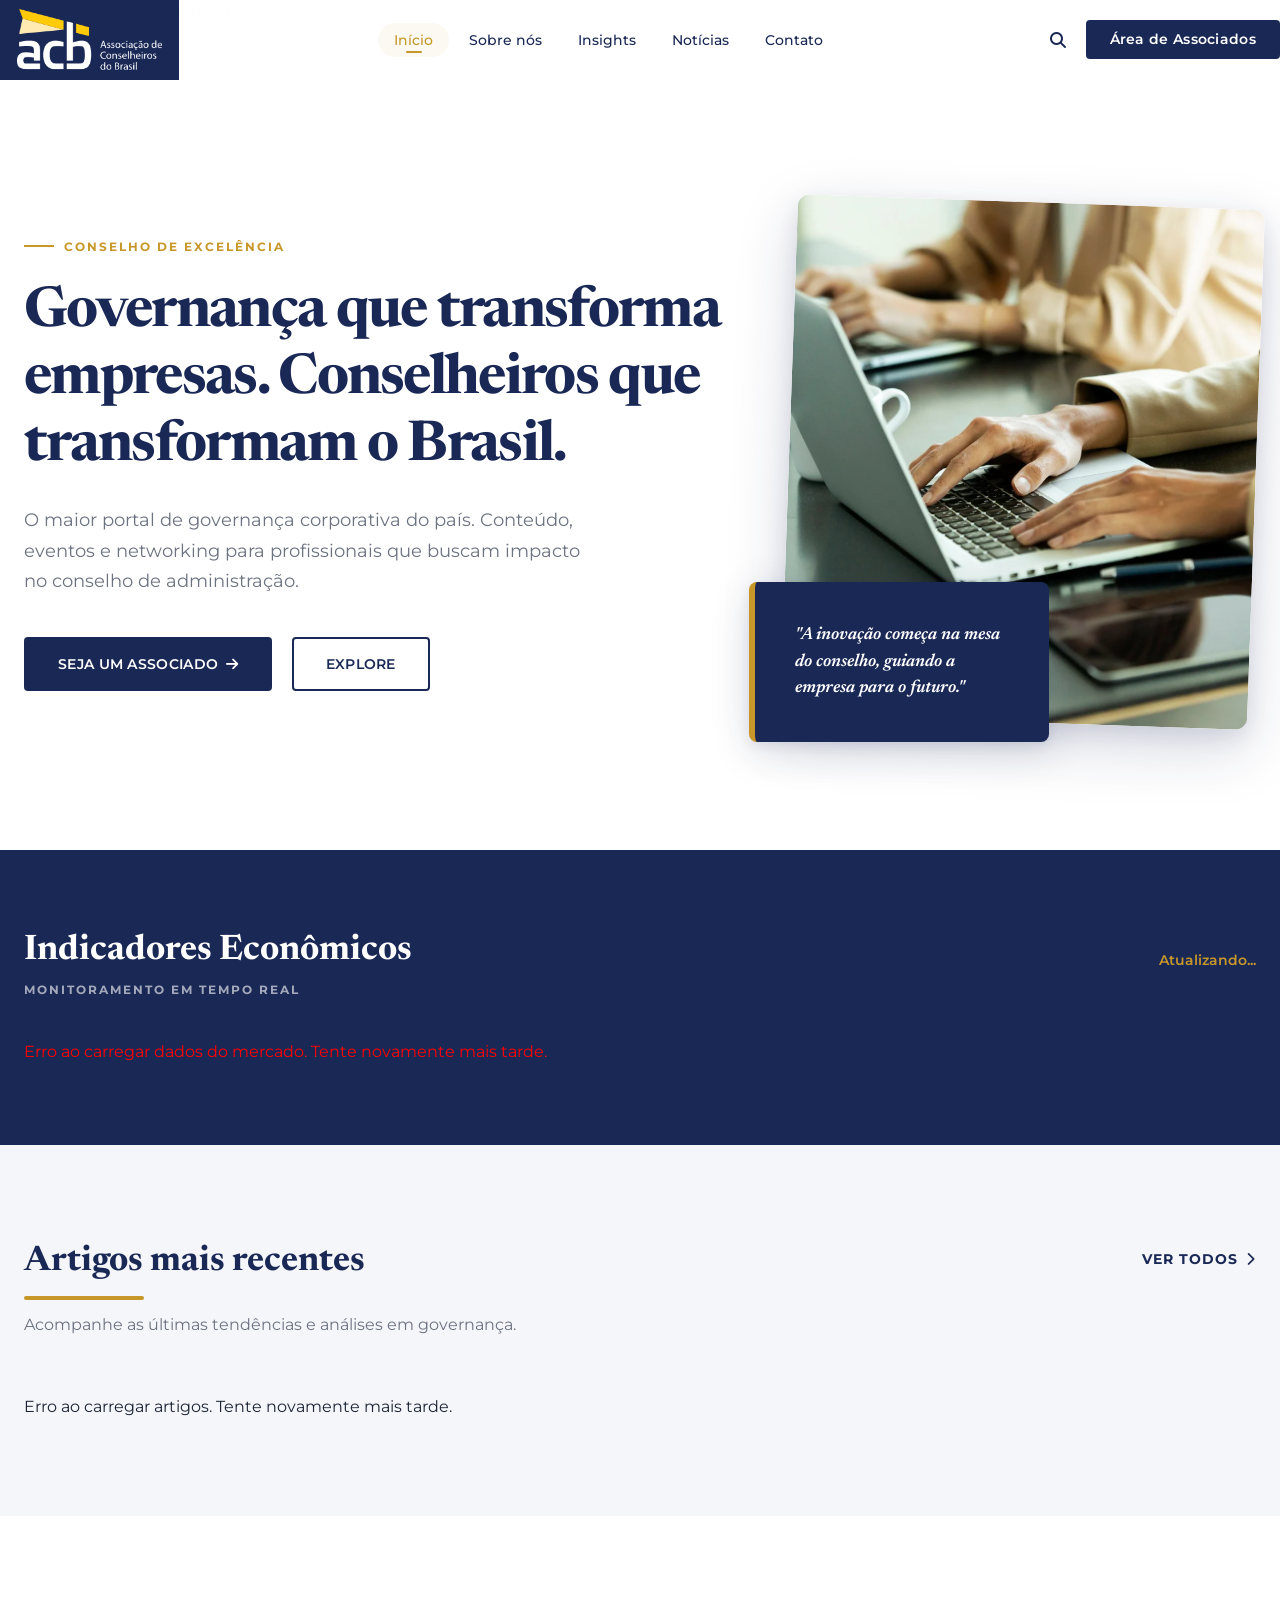
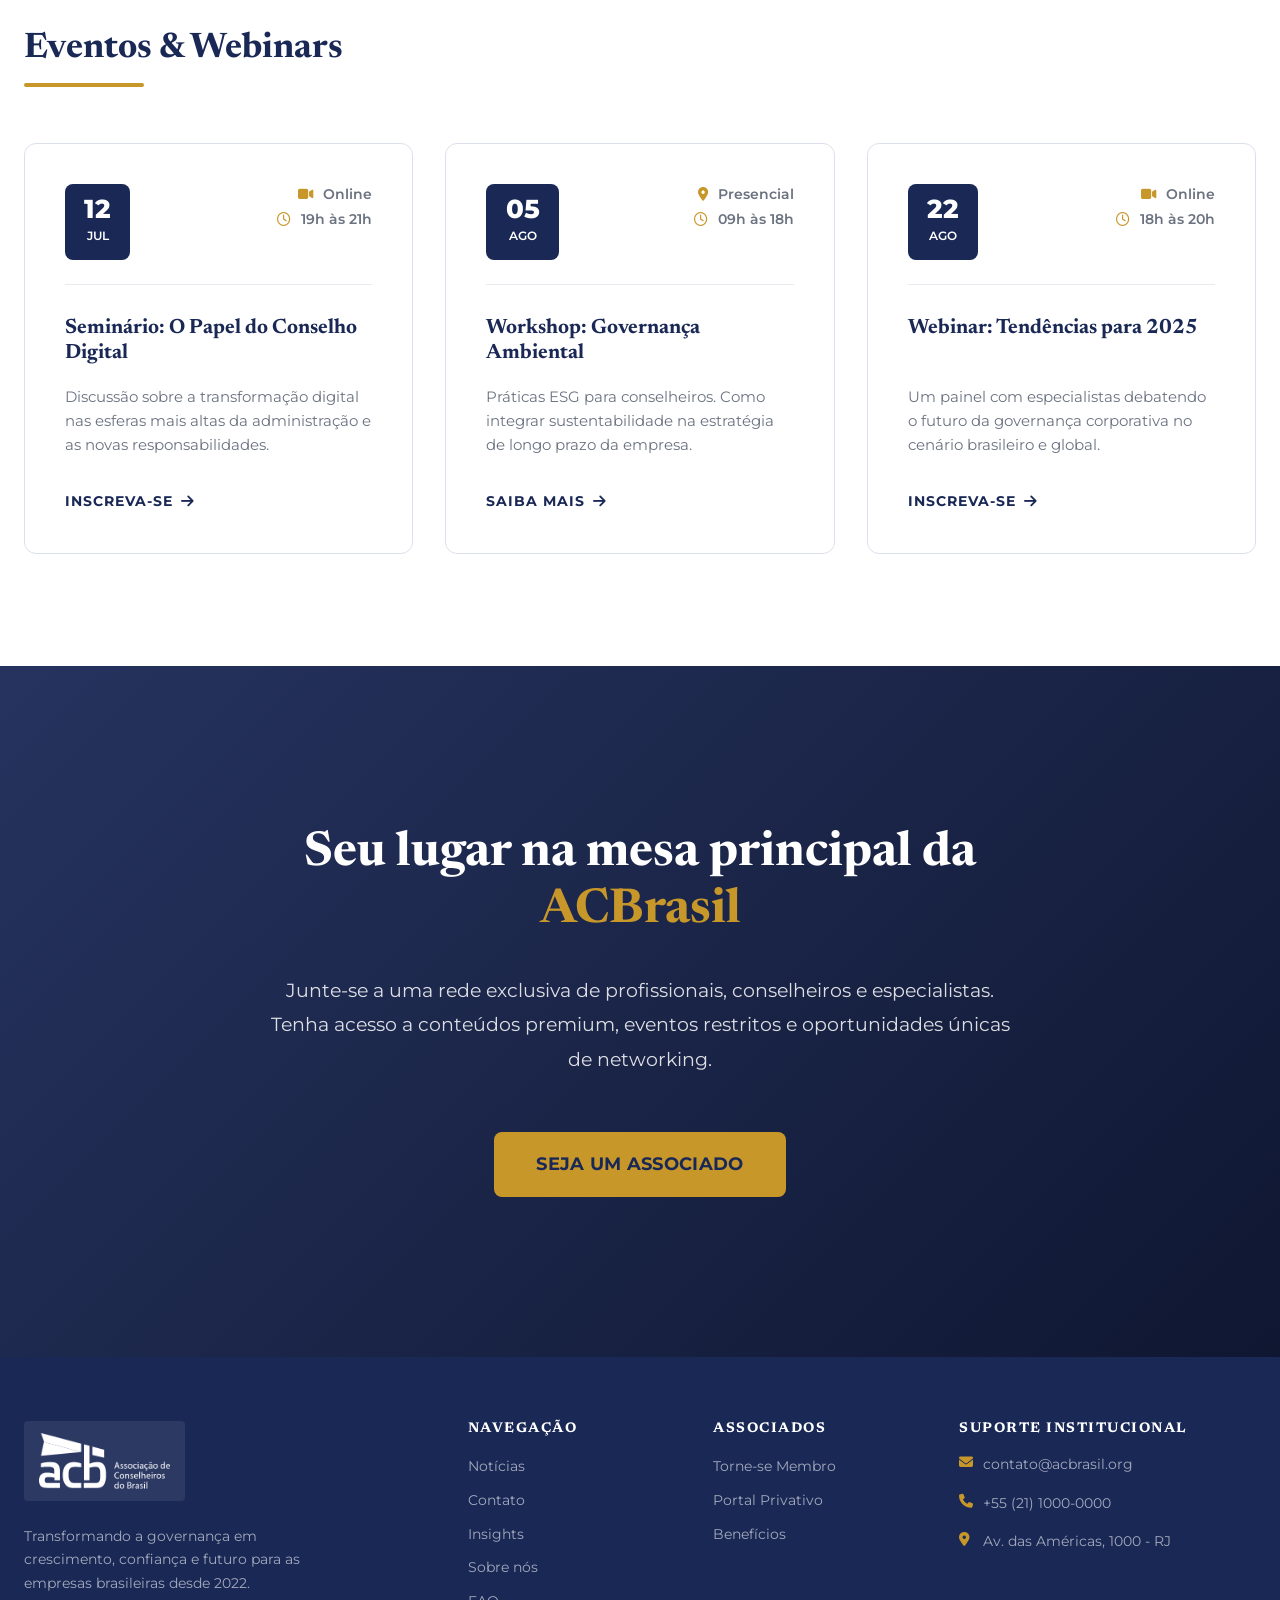
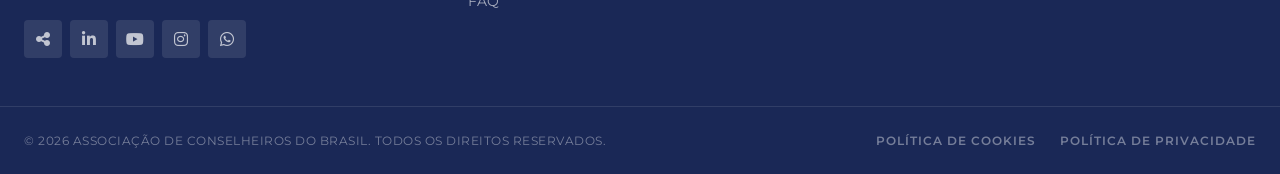
==== commit bdc517cc: "adicionados alguns links na págia inicial" ====
--- a/index.html
+++ b/index.html
@@ -35,7 +35,9 @@
             </div>
             <div class="busca-campo-wrapper">
                 <i class="fa-solid fa-magnifying-glass busca-icone"></i>
-                <input type="text" id="buscaInput" class="busca-campo" placeholder="Digite para pesquisar...">
+                <label for="buscaInput" class="sr-only">Barra de busca do site</label>
+                <input type="text" id="buscaInput" class="busca-campo" placeholder="Buscar páginas, conteúdos, associados..."
+                    autocomplete="off" />
             </div>
             <div id="buscaResultados" class="busca-resultados">
                 <!-- Results via JS -->
@@ -96,9 +98,9 @@
                 <p>O maior portal de governança corporativa do país. Conteúdo, eventos e networking para profissionais
                     que buscam impacto no conselho de administração.</p>
                 <div class="hero-buttons">
-                    <a href="HTML/newsletter.html" class="btn btn--primary">Veja as novidades <i
+                    <a href="HTML/associe-se.html" class="btn btn--primary">Seja um Associado<i
                             class="fas fa-arrow-right"></i></a>
-                    <a href="#" class="btn btn--outline">Eventos</a>
+                    <a href="HTML/newsletter.html" class="btn btn--outline">Explore</a>
                 </div>
             </div>
             <div class="hero-image-wrapper animacao-entrada" data-delay="2">
--- a/CSS/style.css
+++ b/CSS/style.css
@@ -294,6 +294,7 @@
 
 .section-subtitle {
     color: var(--cor-cinza-texto);
+    margin-top: 0.8rem;
     margin-bottom: 3.5rem;
     font-size: var(--texto-base);
 }
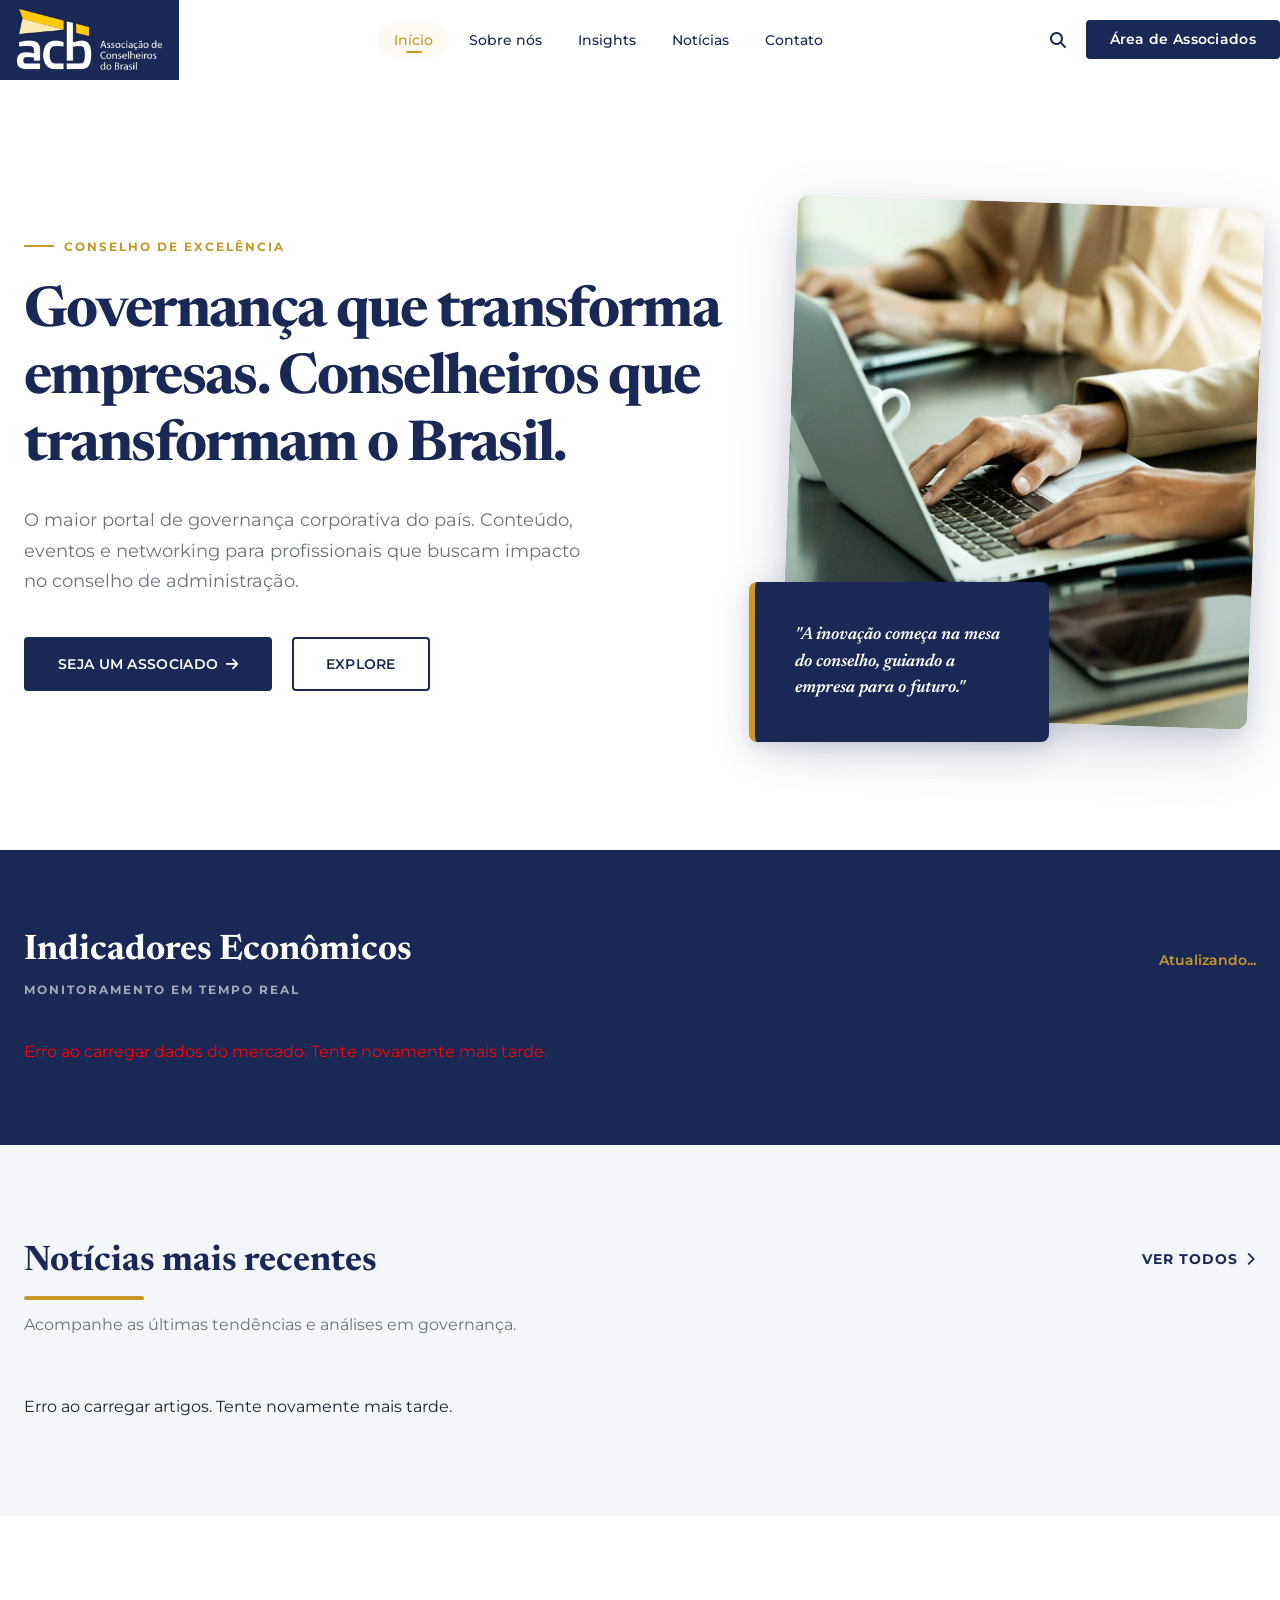
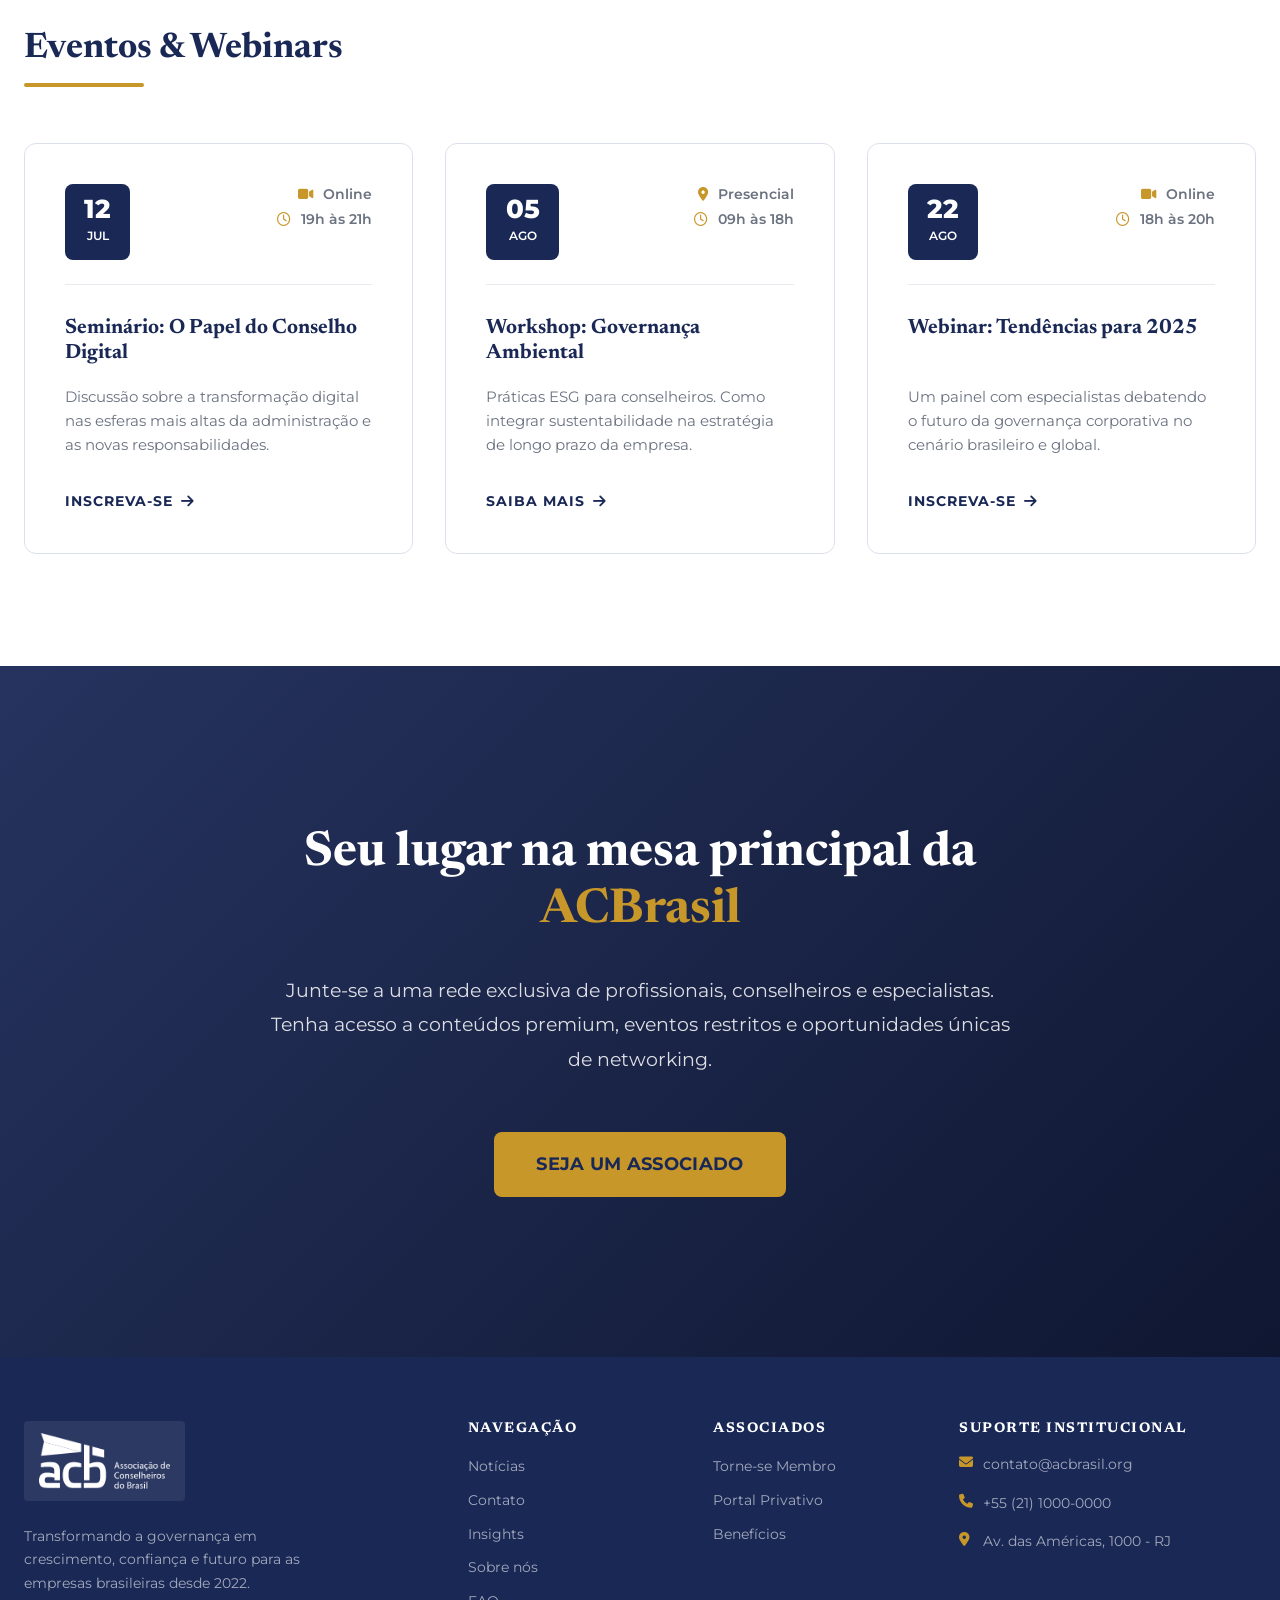
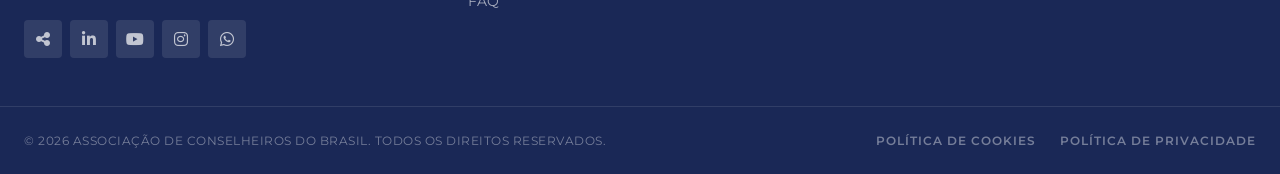
==== commit f5c41b9c: "Ajuste da sessão de Notícias" ====
--- a/index.html
+++ b/index.html
@@ -136,12 +136,12 @@
         </div>
     </section>
 
-    <!-- Seção de Artigos -->
+    <!-- Seção de notícias -->
     <section class="articles-section animacao-entrada" data-delay="1">
         <div class="container">
             <div class="section-header">
                 <div class="section-title-group">
-                    <h2>Artigos mais recentes</h2>
+                    <h2>Notícias mais recentes</h2>
                     <div class="section-title-bar"></div>
                 </div>
                 <a href="HTML/insights.html" class="view-all">Ver todos <i class="fas fa-chevron-right"></i></a>
--- a/CSS/global.css
+++ b/CSS/global.css
@@ -1078,6 +1078,34 @@
 }
 
 /* --------------------------------------------------------------------------
+   8.1. BOTÃO VOLTAR AO TOPO
+   -------------------------------------------------------------------------- */
+.back-to-top {
+  position: fixed;
+  right: 0;
+  bottom: 150px;
+  background-color: var(--cor-dourado);
+  color: var(--cor-branco);
+  width: 44px;
+  height: 44px;
+  display: flex;
+  align-items: center;
+  justify-content: center;
+  border-radius: var(--raio-sm) 0 0 var(--raio-sm);
+  box-shadow: var(--sombra-md);
+  z-index: 500;
+  cursor: pointer;
+  transition: all var(--transicao-media);
+  opacity: 0;
+  visibility: hidden;
+}
+
+.back-to-top:hover {
+  background-color: #a67c22;
+  padding-right: 10px;
+}
+
+/* --------------------------------------------------------------------------
    9. TOAST DE NOTIFICAÇÃO
    -------------------------------------------------------------------------- */
 .toast {
